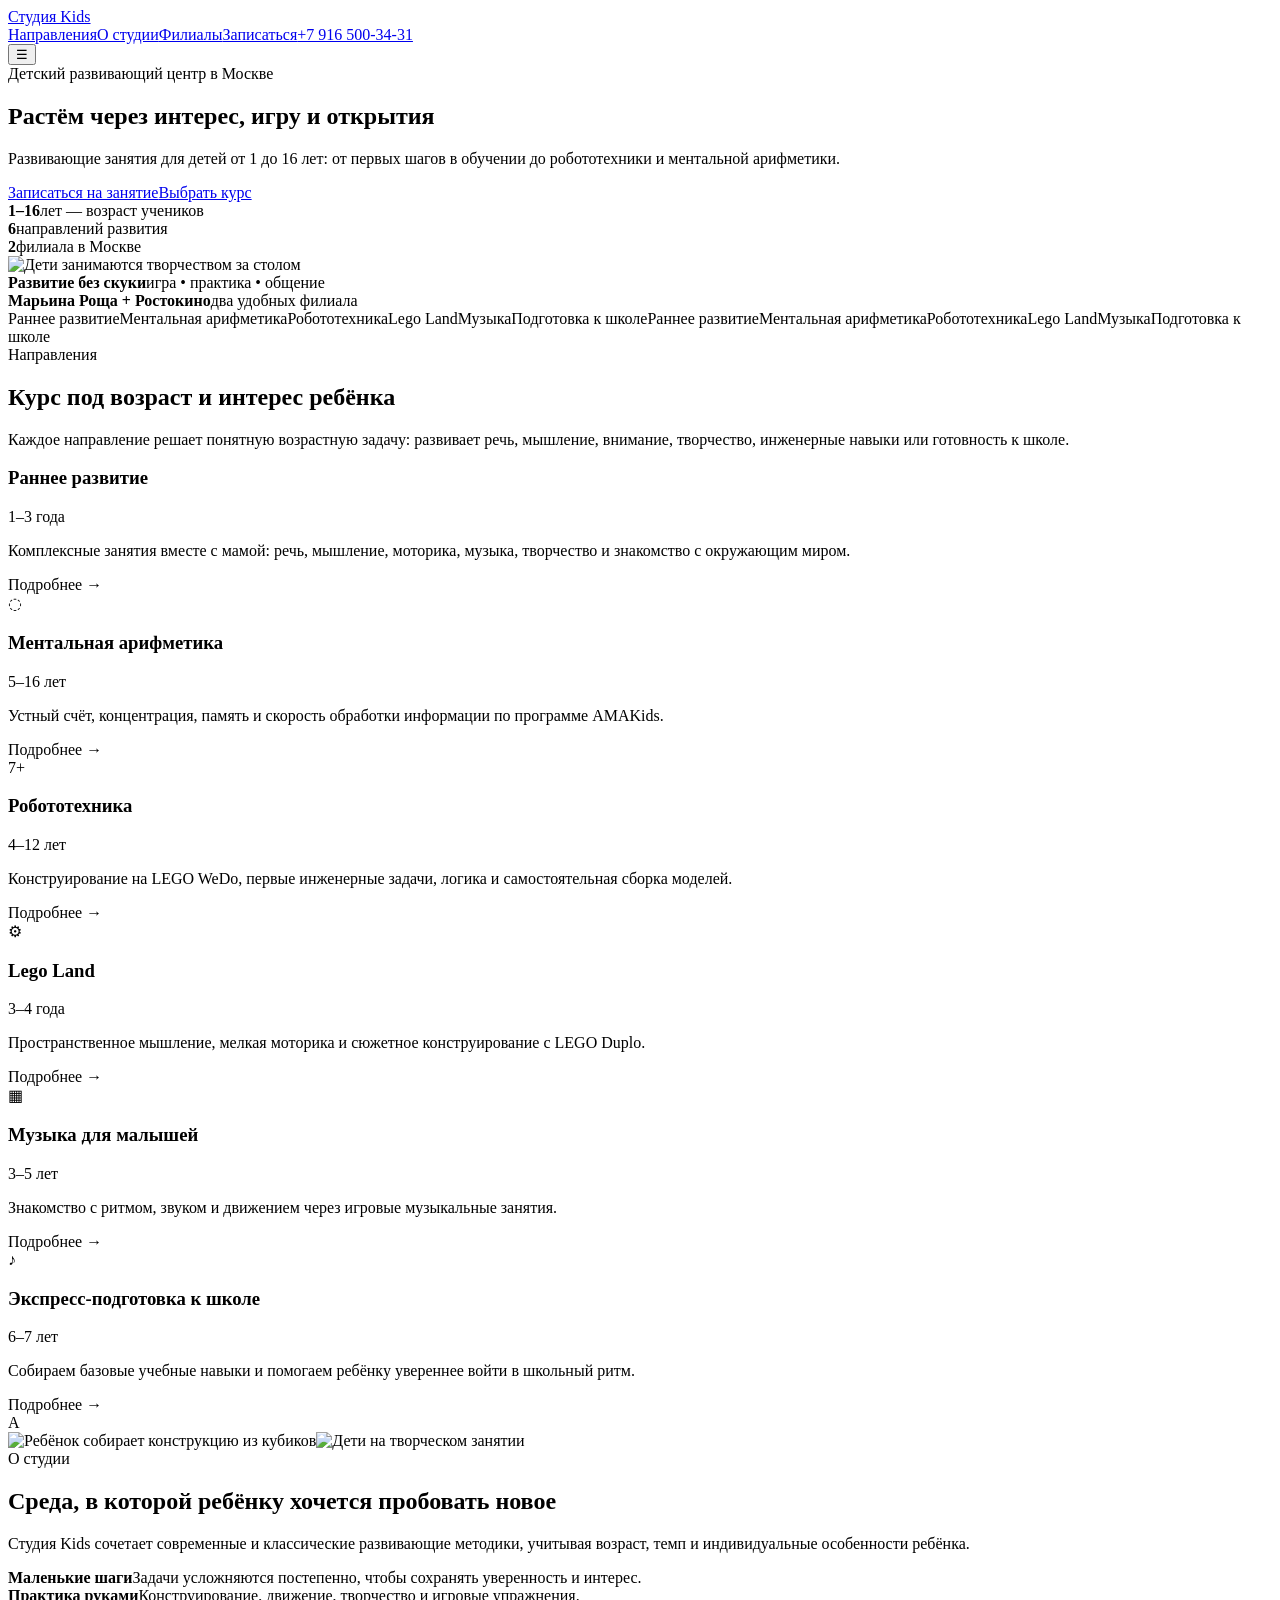
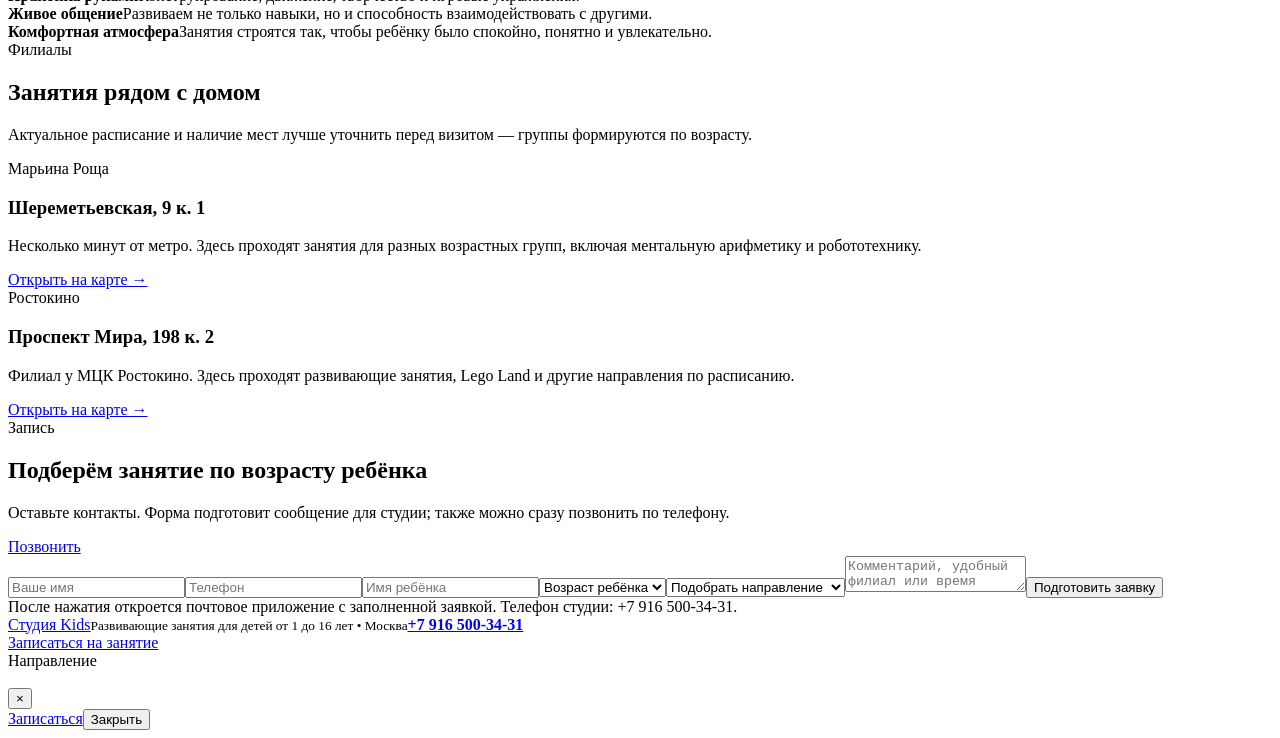
==== index.html @ 0ea47e62 "Add Studiya Kids landing page" ====
<!doctype html>
<html lang="ru">
<head>
<meta charset="utf-8">
<meta name="viewport" content="width=device-width,initial-scale=1">
<meta name="theme-color" content="#fffaf4">
<meta name="description" content="Студия Kids — развивающие занятия для детей от 1 до 16 лет в Москве: раннее развитие, ментальная арифметика, робототехника, Lego Land, музыка и подготовка к школе.">
<title>Студия Kids — развивающие занятия для детей 1–16 лет</title>
<link rel="preconnect" href="https://fonts.googleapis.com"><link rel="preconnect" href="https://fonts.gstatic.com" crossorigin>
<link href="https://fonts.googleapis.com/css2?family=Manrope:wght@400;500;600;700;800&family=Onest:wght@500;600;700&display=swap" rel="stylesheet">
<link rel="stylesheet" href="./styles.css">
</head>
<body>
<header class="header" id="header"><div class="container nav"><a class="brand" href="#top"><span class="brand-mark"></span><span>Студия Kids</span></a><nav class="nav-links" id="navLinks"><a href="#courses">Направления</a><a href="#about">О студии</a><a href="#locations">Филиалы</a><a href="#signup">Записаться</a><a class="btn btn-primary" href="tel:+79165003431">+7 916 500-34-31</a></nav><button class="mobile-toggle" id="mobileToggle" aria-label="Открыть меню">☰</button></div></header>
<main id="top">
<section class="hero"><div class="container hero-grid"><div class="hero-copy fade"><span class="eyebrow">Детский развивающий центр в Москве</span><h1>Растём через <span>интерес</span>, игру и открытия</h1><p class="lead">Развивающие занятия для детей от 1 до 16 лет: от первых шагов в обучении до робототехники и ментальной арифметики.</p><div class="hero-actions"><a class="btn btn-primary" href="#signup">Записаться на занятие</a><a class="btn btn-soft" href="#courses">Выбрать курс</a></div><div class="hero-meta"><div class="hero-stat"><strong>1–16</strong><span>лет — возраст учеников</span></div><div class="hero-stat"><strong>6</strong><span>направлений развития</span></div><div class="hero-stat"><strong>2</strong><span>филиала в Москве</span></div></div></div><div class="hero-visual fade"><span class="blob a"></span><span class="blob b"></span><div class="photo-main"><img src="https://images.unsplash.com/photo-1770096679844-57ca92c2b64b?auto=format&fit=crop&w=1500&q=84" alt="Дети занимаются творчеством за столом"></div><div class="floating-card one"><b>Развитие без скуки</b><span>игра • практика • общение</span></div><div class="floating-card two"><b>Марьина Роща + Ростокино</b><span>два удобных филиала</span></div></div></div></section>
<div class="ticker" aria-hidden="true"><div class="ticker-track"><span>Раннее развитие</span><span>Ментальная арифметика</span><span>Робототехника</span><span>Lego Land</span><span>Музыка</span><span>Подготовка к школе</span><span>Раннее развитие</span><span>Ментальная арифметика</span><span>Робототехника</span><span>Lego Land</span><span>Музыка</span><span>Подготовка к школе</span></div></div>
<section class="section" id="courses"><div class="container"><div class="section-head fade"><div><span class="eyebrow">Направления</span><h2>Курс под возраст и интерес ребёнка</h2></div><p class="lead">Каждое направление решает понятную возрастную задачу: развивает речь, мышление, внимание, творчество, инженерные навыки или готовность к школе.</p></div><div class="course-grid">
<article class="course fade" data-course="early"><div class="course-top"><h3>Раннее развитие</h3><span class="course-age">1–3 года</span></div><p>Комплексные занятия вместе с мамой: речь, мышление, моторика, музыка, творчество и знакомство с окружающим миром.</p><span class="course-link">Подробнее →</span><div class="course-visual">◌</div></article>
<article class="course fade" data-course="math"><div class="course-top"><h3>Ментальная арифметика</h3><span class="course-age">5–16 лет</span></div><p>Устный счёт, концентрация, память и скорость обработки информации по программе AMAKids.</p><span class="course-link">Подробнее →</span><div class="course-visual">7+</div></article>
<article class="course fade" data-course="robot"><div class="course-top"><h3>Робототехника</h3><span class="course-age">4–12 лет</span></div><p>Конструирование на LEGO WeDo, первые инженерные задачи, логика и самостоятельная сборка моделей.</p><span class="course-link">Подробнее →</span><div class="course-visual">⚙</div></article>
<article class="course fade" data-course="lego"><div class="course-top"><h3>Lego Land</h3><span class="course-age">3–4 года</span></div><p>Пространственное мышление, мелкая моторика и сюжетное конструирование с LEGO Duplo.</p><span class="course-link">Подробнее →</span><div class="course-visual">▦</div></article>
<article class="course fade" data-course="music"><div class="course-top"><h3>Музыка для малышей</h3><span class="course-age">3–5 лет</span></div><p>Знакомство с ритмом, звуком и движением через игровые музыкальные занятия.</p><span class="course-link">Подробнее →</span><div class="course-visual">♪</div></article>
<article class="course fade" data-course="school"><div class="course-top"><h3>Экспресс-подготовка к школе</h3><span class="course-age">6–7 лет</span></div><p>Собираем базовые учебные навыки и помогаем ребёнку увереннее войти в школьный ритм.</p><span class="course-link">Подробнее →</span><div class="course-visual">A</div></article>
</div></div></section>
<section class="section" id="about"><div class="container about"><div class="photo-stack fade"><img class="p1" src="https://images.unsplash.com/photo-1626300881606-c2a174a2eefe?auto=format&fit=crop&w=1200&q=82" alt="Ребёнок собирает конструкцию из кубиков" loading="lazy"><img class="p2" src="https://images.unsplash.com/photo-1771765812031-22653b4c70a6?auto=format&fit=crop&w=900&q=82" alt="Дети на творческом занятии" loading="lazy"></div><div class="about-copy fade"><span class="eyebrow">О студии</span><h2>Среда, в которой ребёнку хочется пробовать новое</h2><p class="lead">Студия Kids сочетает современные и классические развивающие методики, учитывая возраст, темп и индивидуальные особенности ребёнка.</p><div class="about-points"><div class="point"><b>Маленькие шаги</b><span>Задачи усложняются постепенно, чтобы сохранять уверенность и интерес.</span></div><div class="point"><b>Практика руками</b><span>Конструирование, движение, творчество и игровые упражнения.</span></div><div class="point"><b>Живое общение</b><span>Развиваем не только навыки, но и способность взаимодействовать с другими.</span></div><div class="point"><b>Комфортная атмосфера</b><span>Занятия строятся так, чтобы ребёнку было спокойно, понятно и увлекательно.</span></div></div></div></div></section>
<section class="section locations" id="locations"><div class="container"><div class="section-head fade"><div><span class="eyebrow">Филиалы</span><h2>Занятия рядом с домом</h2></div><p class="lead">Актуальное расписание и наличие мест лучше уточнить перед визитом — группы формируются по возрасту.</p></div><div class="locations-grid"><div class="location fade"><span class="location-tag">Марьина Роща</span><h3>Шереметьевская, 9 к. 1</h3><p>Несколько минут от метро. Здесь проходят занятия для разных возрастных групп, включая ментальную арифметику и робототехнику.</p><a href="https://yandex.ru/maps/?text=%D0%A8%D0%B5%D1%80%D0%B5%D0%BC%D0%B5%D1%82%D1%8C%D0%B5%D0%B2%D1%81%D0%BA%D0%B0%D1%8F%209%20%D0%BA%201%20%D0%9C%D0%BE%D1%81%D0%BA%D0%B2%D0%B0" target="_blank" rel="noopener">Открыть на карте →</a></div><div class="location fade"><span class="location-tag">Ростокино</span><h3>Проспект Мира, 198 к. 2</h3><p>Филиал у МЦК Ростокино. Здесь проходят развивающие занятия, Lego Land и другие направления по расписанию.</p><a href="https://yandex.ru/maps/?text=%D0%9F%D1%80%D0%BE%D1%81%D0%BF%D0%B5%D0%BA%D1%82%20%D0%9C%D0%B8%D1%80%D0%B0%20198%20%D0%BA%202%20%D0%9C%D0%BE%D1%81%D0%BA%D0%B2%D0%B0" target="_blank" rel="noopener">Открыть на карте →</a></div></div></div></section>
<section class="cta" id="signup"><div class="container"><div class="cta-box fade"><div class="cta-copy"><span class="eyebrow">Запись</span><h2>Подберём занятие по возрасту ребёнка</h2><p>Оставьте контакты. Форма подготовит сообщение для студии; также можно сразу позвонить по телефону.</p><div class="hero-actions mini"><a class="btn btn-primary" href="tel:+79165003431">Позвонить</a></div></div><form class="form" id="signupForm"><input name="parent" placeholder="Ваше имя" autocomplete="name" required><input name="phone" placeholder="Телефон" autocomplete="tel" required><input name="child" placeholder="Имя ребёнка"><select name="age" required><option value="">Возраст ребёнка</option><option>1–3 года</option><option>3–4 года</option><option>4–5 лет</option><option>5–7 лет</option><option>8–12 лет</option><option>13–16 лет</option></select><select name="course"><option>Подобрать направление</option><option>Раннее развитие</option><option>Ментальная арифметика</option><option>Робототехника</option><option>Lego Land</option><option>Музыка для малышей</option><option>Подготовка к школе</option></select><textarea name="comment" placeholder="Комментарий, удобный филиал или время"></textarea><button class="btn btn-primary" type="submit">Подготовить заявку</button><div class="form-note">После нажатия откроется почтовое приложение с заполненной заявкой. Телефон студии: +7 916 500-34-31.</div></form></div></div></section>
</main>
<footer class="footer"><div class="container footer-row"><a class="brand" href="#top"><span class="brand-mark"></span><span>Студия Kids</span></a><small>Развивающие занятия для детей от 1 до 16 лет • Москва</small><a href="tel:+79165003431"><b>+7 916 500-34-31</b></a></div></footer>
<a class="mobile-cta" href="#signup">Записаться на занятие</a>
<div class="modal" id="modal" aria-hidden="true"><div class="modal-card"><div class="modal-head"><div><span class="eyebrow">Направление</span><h3 id="modalTitle"></h3></div><button class="modal-close" id="modalClose" aria-label="Закрыть">×</button></div><div class="age" id="modalAge"></div><div class="desc" id="modalDesc"></div><div class="modal-actions"><a class="btn btn-primary" href="#signup" id="modalSignup">Записаться</a><button class="btn btn-soft" id="modalClose2">Закрыть</button></div></div></div>
<script src="./app.js"></script>
</body></html>
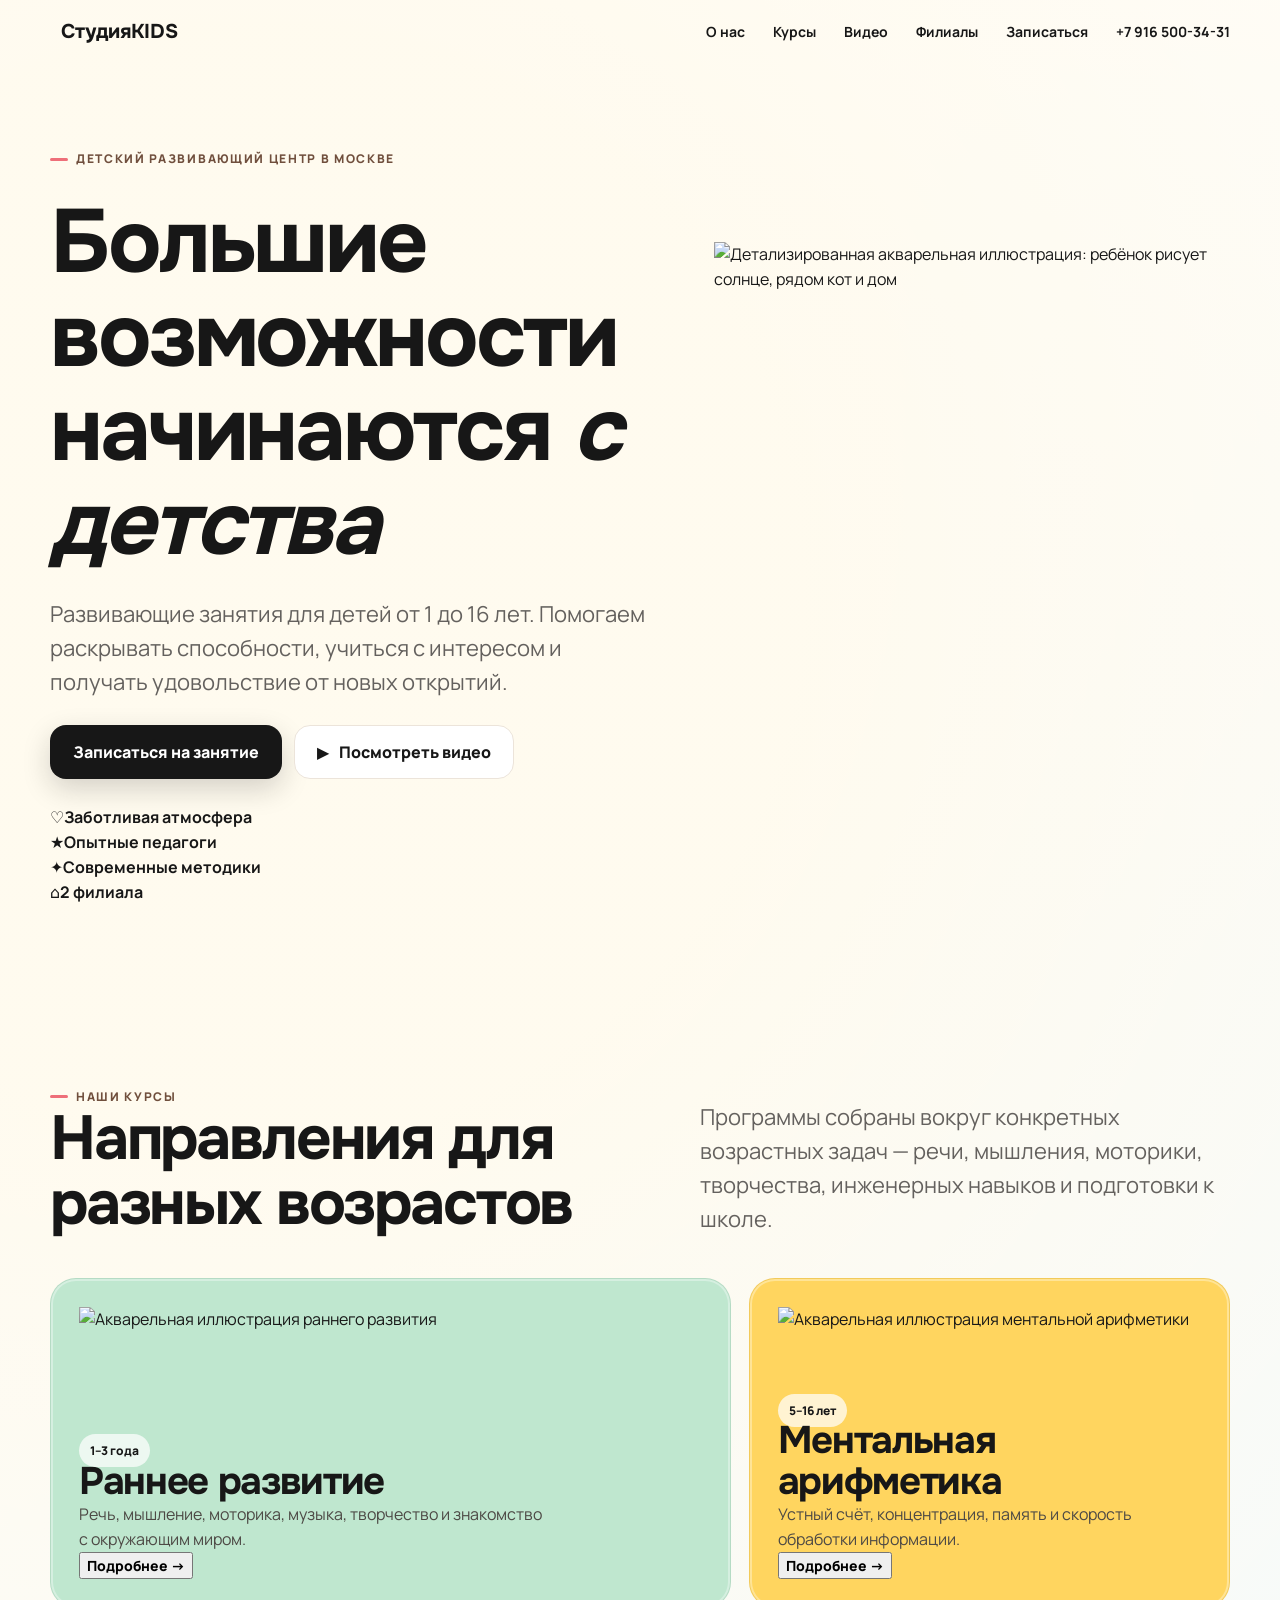
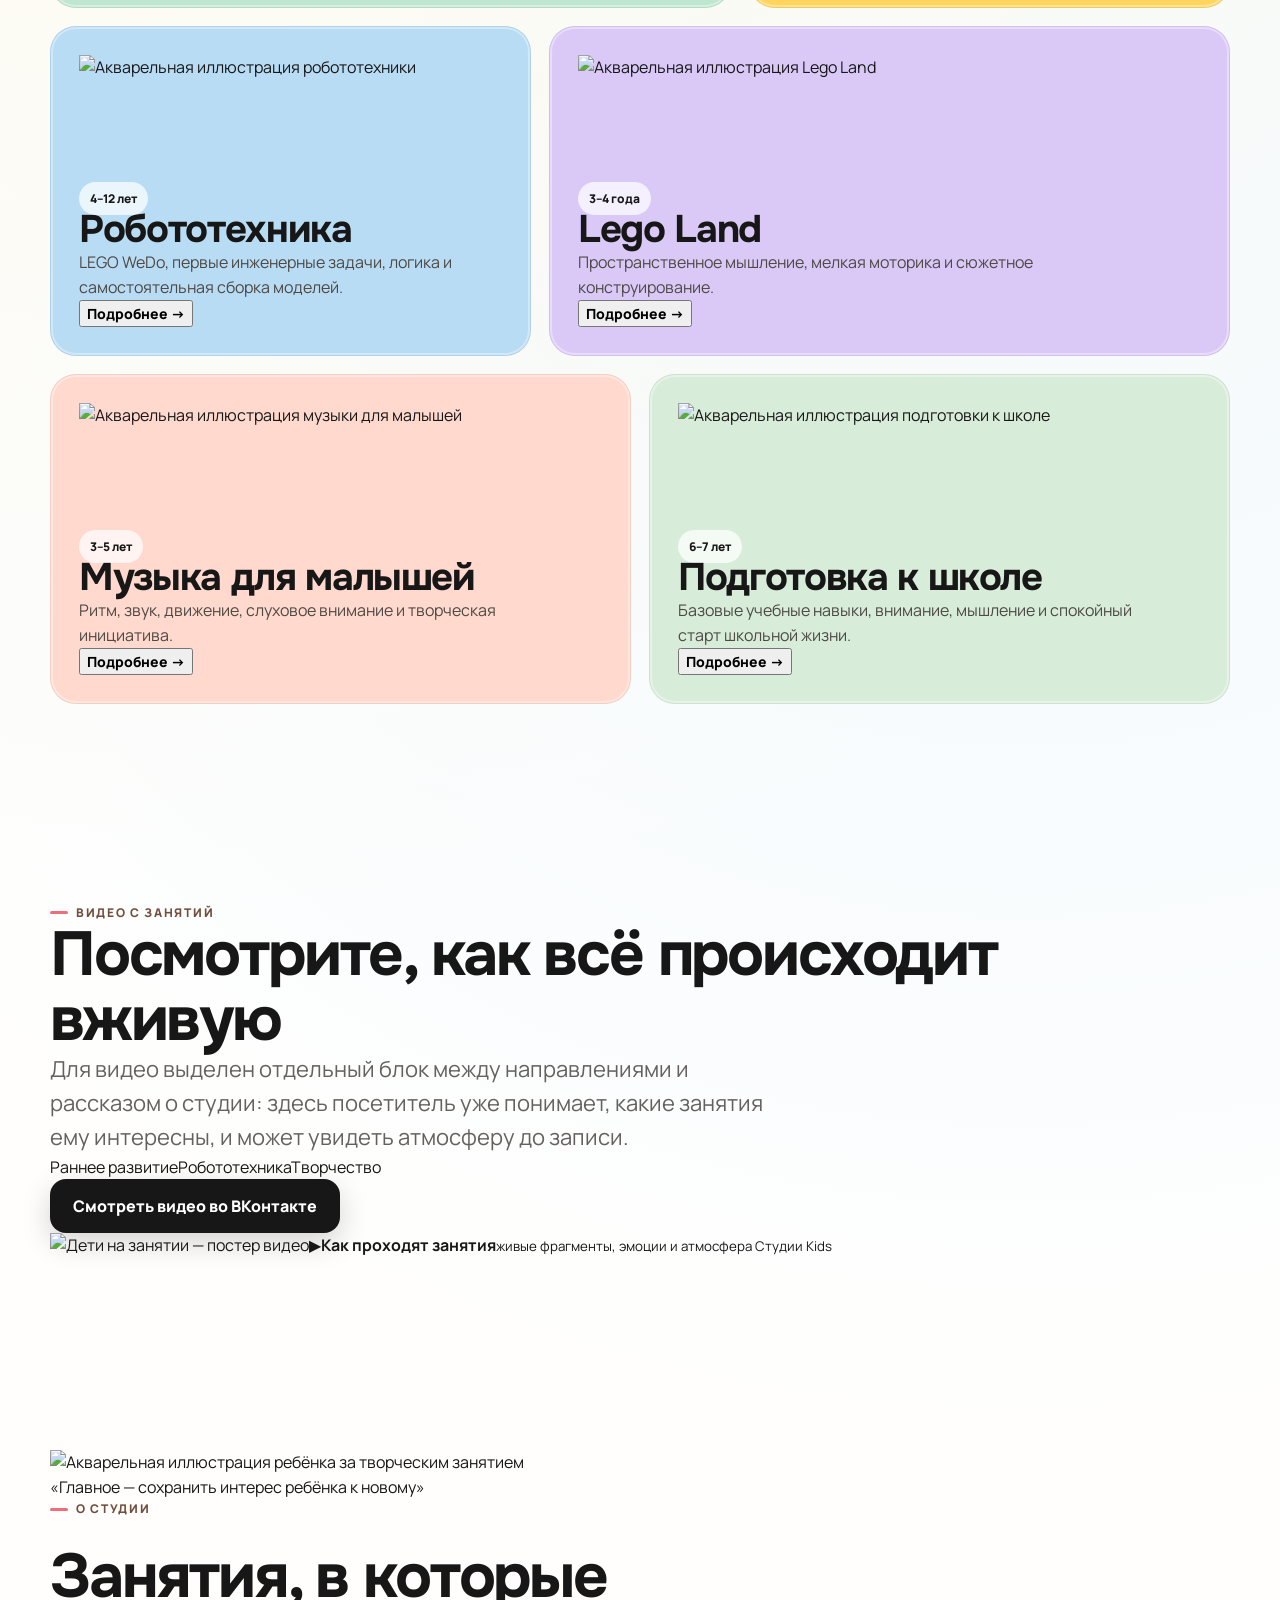
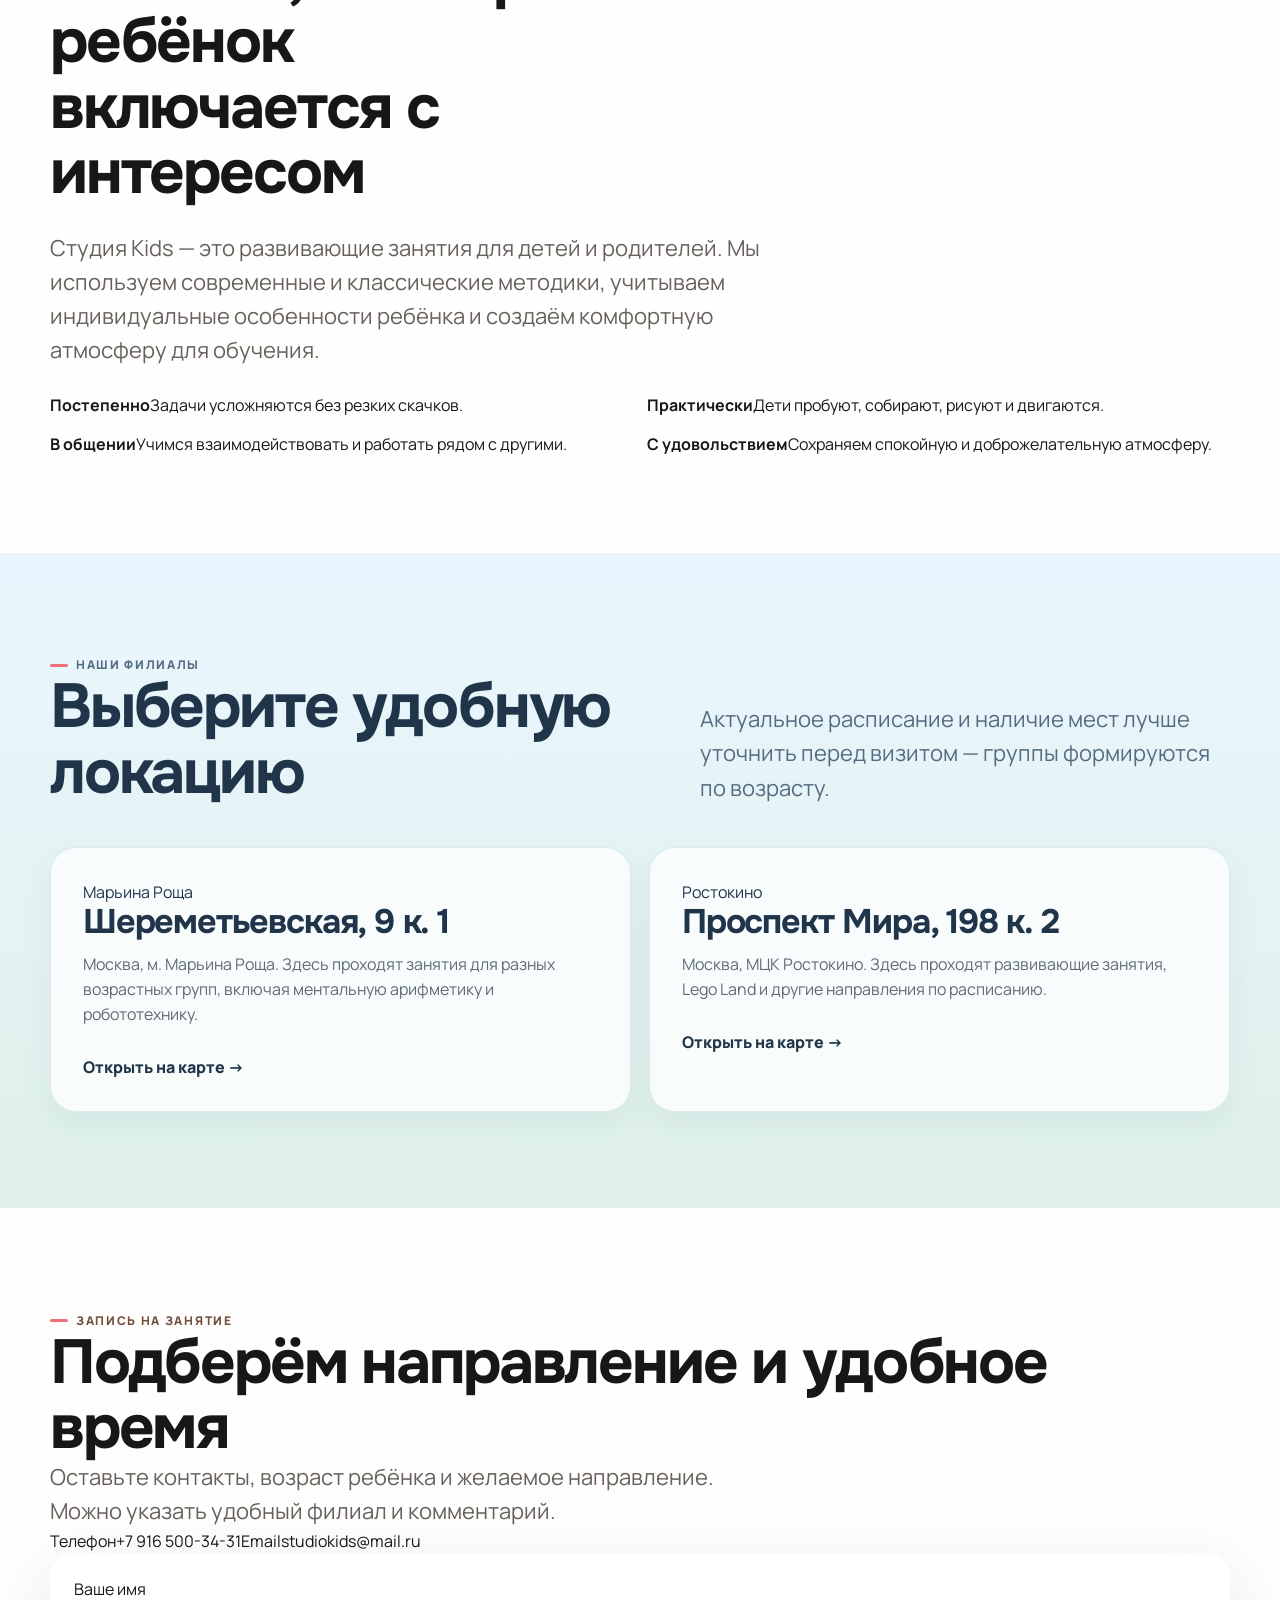
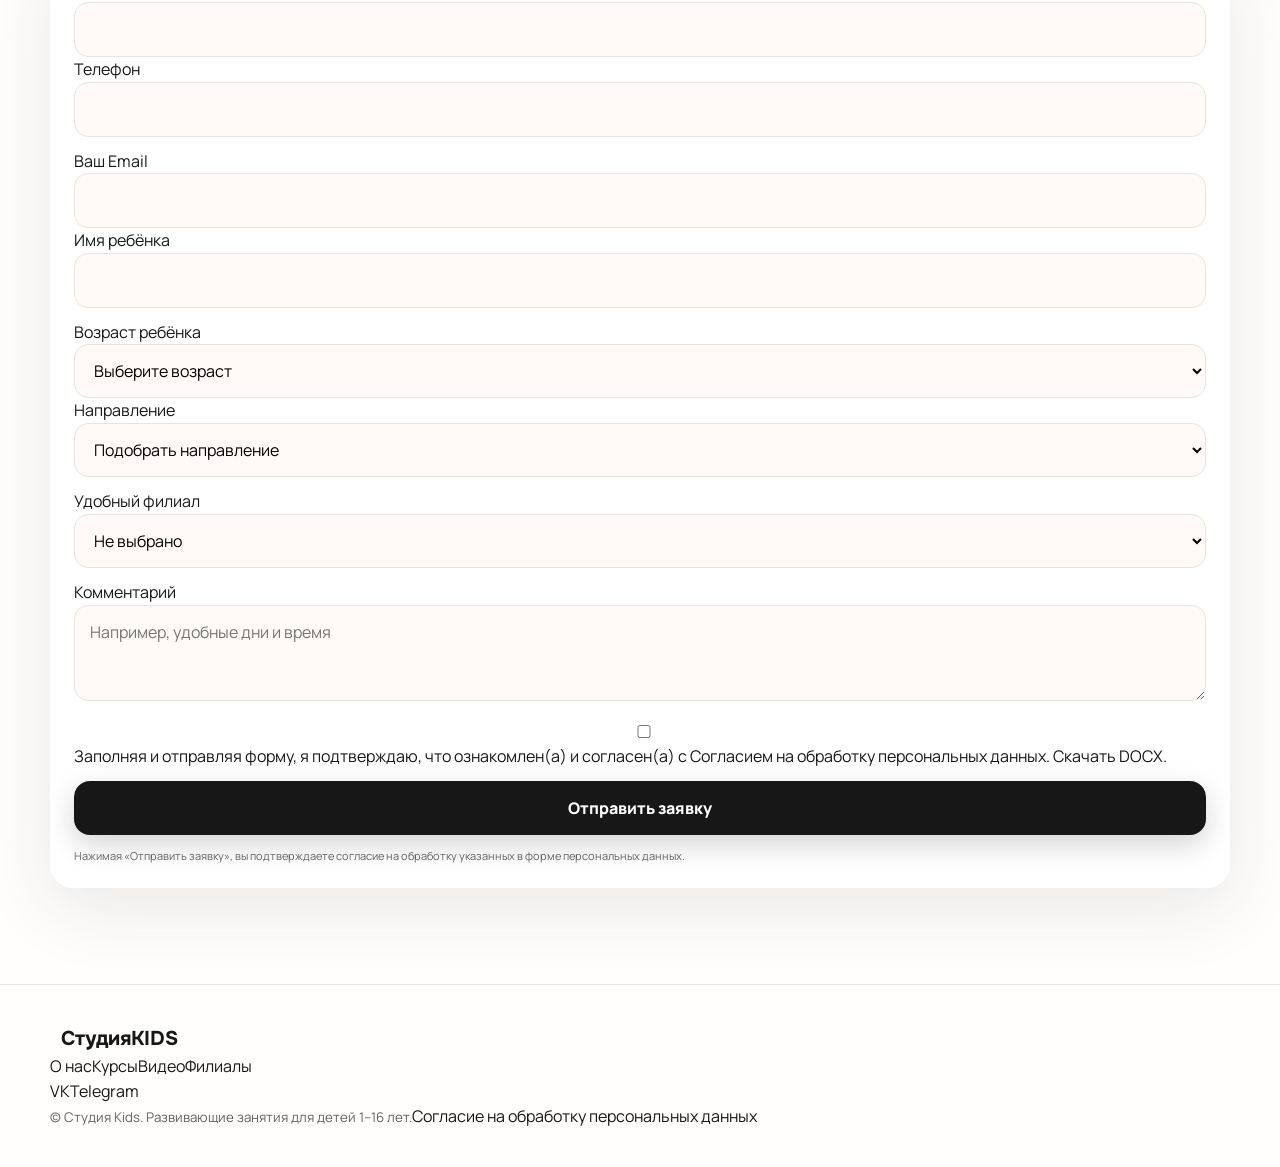
==== commit 0a5c231f: "Redesign landing page with original branding, video and consent" ====
--- a/index.html
+++ b/index.html
@@ -1,33 +1,54 @@
 <!doctype html>
 <html lang="ru">
 <head>
-<meta charset="utf-8">
-<meta name="viewport" content="width=device-width,initial-scale=1">
-<meta name="theme-color" content="#fffaf4">
-<meta name="description" content="Студия Kids — развивающие занятия для детей от 1 до 16 лет в Москве: раннее развитие, ментальная арифметика, робототехника, Lego Land, музыка и подготовка к школе.">
-<title>Студия Kids — развивающие занятия для детей 1–16 лет</title>
-<link rel="preconnect" href="https://fonts.googleapis.com"><link rel="preconnect" href="https://fonts.gstatic.com" crossorigin>
-<link href="https://fonts.googleapis.com/css2?family=Manrope:wght@400;500;600;700;800&family=Onest:wght@500;600;700&display=swap" rel="stylesheet">
-<link rel="stylesheet" href="./styles.css">
+  <meta charset="utf-8">
+  <meta name="viewport" content="width=device-width,initial-scale=1">
+  <meta name="theme-color" content="#f2389e">
+  <meta name="description" content="Студия Kids — развивающие занятия для детей от 1 до 16 лет в Москве: раннее развитие, ментальная арифметика, робототехника, Lego Land, музыка и подготовка к школе.">
+  <title>Студия Kids — развивающие занятия для детей 1–16 лет</title>
+  <link rel="preconnect" href="https://fonts.googleapis.com">
+  <link rel="preconnect" href="https://fonts.gstatic.com" crossorigin>
+  <link href="https://fonts.googleapis.com/css2?family=Manrope:wght@400;500;600;700;800&family=Onest:wght@500;600;700;800&display=swap" rel="stylesheet">
+  <link rel="stylesheet" href="./styles.css">
 </head>
 <body>
-<header class="header" id="header"><div class="container nav"><a class="brand" href="#top"><span class="brand-mark"></span><span>Студия Kids</span></a><nav class="nav-links" id="navLinks"><a href="#courses">Направления</a><a href="#about">О студии</a><a href="#locations">Филиалы</a><a href="#signup">Записаться</a><a class="btn btn-primary" href="tel:+79165003431">+7 916 500-34-31</a></nav><button class="mobile-toggle" id="mobileToggle" aria-label="Открыть меню">☰</button></div></header>
+<header class="header" id="header">
+  <div class="container nav">
+    <a class="brand brand-original" href="#top" aria-label="Студия Kids — на главную">
+      <span class="brand-sun" aria-hidden="true"><i></i></span>
+      <span class="brand-copy"><strong>Студия</strong><span class="brand-kids"><b>K</b><b>I</b><b>D</b><b>S</b></span></span>
+    </a>
+    <nav class="nav-links" id="navLinks">
+      <a href="#about">О нас</a><a href="#courses">Курсы</a><a href="#video">Видео</a><a href="#locations">Филиалы</a><a href="#signup">Записаться</a>
+      <a class="nav-phone" href="tel:+79165003431">+7 916 500-34-31</a>
+    </nav>
+    <button class="mobile-toggle" id="mobileToggle" aria-label="Открыть меню"><span></span><span></span><span></span></button>
+  </div>
+</header>
 <main id="top">
-<section class="hero"><div class="container hero-grid"><div class="hero-copy fade"><span class="eyebrow">Детский развивающий центр в Москве</span><h1>Растём через <span>интерес</span>, игру и открытия</h1><p class="lead">Развивающие занятия для детей от 1 до 16 лет: от первых шагов в обучении до робототехники и ментальной арифметики.</p><div class="hero-actions"><a class="btn btn-primary" href="#signup">Записаться на занятие</a><a class="btn btn-soft" href="#courses">Выбрать курс</a></div><div class="hero-meta"><div class="hero-stat"><strong>1–16</strong><span>лет — возраст учеников</span></div><div class="hero-stat"><strong>6</strong><span>направлений развития</span></div><div class="hero-stat"><strong>2</strong><span>филиала в Москве</span></div></div></div><div class="hero-visual fade"><span class="blob a"></span><span class="blob b"></span><div class="photo-main"><img src="https://images.unsplash.com/photo-1770096679844-57ca92c2b64b?auto=format&fit=crop&w=1500&q=84" alt="Дети занимаются творчеством за столом"></div><div class="floating-card one"><b>Развитие без скуки</b><span>игра • практика • общение</span></div><div class="floating-card two"><b>Марьина Роща + Ростокино</b><span>два удобных филиала</span></div></div></div></section>
-<div class="ticker" aria-hidden="true"><div class="ticker-track"><span>Раннее развитие</span><span>Ментальная арифметика</span><span>Робототехника</span><span>Lego Land</span><span>Музыка</span><span>Подготовка к школе</span><span>Раннее развитие</span><span>Ментальная арифметика</span><span>Робототехника</span><span>Lego Land</span><span>Музыка</span><span>Подготовка к школе</span></div></div>
-<section class="section" id="courses"><div class="container"><div class="section-head fade"><div><span class="eyebrow">Направления</span><h2>Курс под возраст и интерес ребёнка</h2></div><p class="lead">Каждое направление решает понятную возрастную задачу: развивает речь, мышление, внимание, творчество, инженерные навыки или готовность к школе.</p></div><div class="course-grid">
-<article class="course fade" data-course="early"><div class="course-top"><h3>Раннее развитие</h3><span class="course-age">1–3 года</span></div><p>Комплексные занятия вместе с мамой: речь, мышление, моторика, музыка, творчество и знакомство с окружающим миром.</p><span class="course-link">Подробнее →</span><div class="course-visual">◌</div></article>
-<article class="course fade" data-course="math"><div class="course-top"><h3>Ментальная арифметика</h3><span class="course-age">5–16 лет</span></div><p>Устный счёт, концентрация, память и скорость обработки информации по программе AMAKids.</p><span class="course-link">Подробнее →</span><div class="course-visual">7+</div></article>
-<article class="course fade" data-course="robot"><div class="course-top"><h3>Робототехника</h3><span class="course-age">4–12 лет</span></div><p>Конструирование на LEGO WeDo, первые инженерные задачи, логика и самостоятельная сборка моделей.</p><span class="course-link">Подробнее →</span><div class="course-visual">⚙</div></article>
-<article class="course fade" data-course="lego"><div class="course-top"><h3>Lego Land</h3><span class="course-age">3–4 года</span></div><p>Пространственное мышление, мелкая моторика и сюжетное конструирование с LEGO Duplo.</p><span class="course-link">Подробнее →</span><div class="course-visual">▦</div></article>
-<article class="course fade" data-course="music"><div class="course-top"><h3>Музыка для малышей</h3><span class="course-age">3–5 лет</span></div><p>Знакомство с ритмом, звуком и движением через игровые музыкальные занятия.</p><span class="course-link">Подробнее →</span><div class="course-visual">♪</div></article>
-<article class="course fade" data-course="school"><div class="course-top"><h3>Экспресс-подготовка к школе</h3><span class="course-age">6–7 лет</span></div><p>Собираем базовые учебные навыки и помогаем ребёнку увереннее войти в школьный ритм.</p><span class="course-link">Подробнее →</span><div class="course-visual">A</div></article>
-</div></div></section>
-<section class="section" id="about"><div class="container about"><div class="photo-stack fade"><img class="p1" src="https://images.unsplash.com/photo-1626300881606-c2a174a2eefe?auto=format&fit=crop&w=1200&q=82" alt="Ребёнок собирает конструкцию из кубиков" loading="lazy"><img class="p2" src="https://images.unsplash.com/photo-1771765812031-22653b4c70a6?auto=format&fit=crop&w=900&q=82" alt="Дети на творческом занятии" loading="lazy"></div><div class="about-copy fade"><span class="eyebrow">О студии</span><h2>Среда, в которой ребёнку хочется пробовать новое</h2><p class="lead">Студия Kids сочетает современные и классические развивающие методики, учитывая возраст, темп и индивидуальные особенности ребёнка.</p><div class="about-points"><div class="point"><b>Маленькие шаги</b><span>Задачи усложняются постепенно, чтобы сохранять уверенность и интерес.</span></div><div class="point"><b>Практика руками</b><span>Конструирование, движение, творчество и игровые упражнения.</span></div><div class="point"><b>Живое общение</b><span>Развиваем не только навыки, но и способность взаимодействовать с другими.</span></div><div class="point"><b>Комфортная атмосфера</b><span>Занятия строятся так, чтобы ребёнку было спокойно, понятно и увлекательно.</span></div></div></div></div></section>
-<section class="section locations" id="locations"><div class="container"><div class="section-head fade"><div><span class="eyebrow">Филиалы</span><h2>Занятия рядом с домом</h2></div><p class="lead">Актуальное расписание и наличие мест лучше уточнить перед визитом — группы формируются по возрасту.</p></div><div class="locations-grid"><div class="location fade"><span class="location-tag">Марьина Роща</span><h3>Шереметьевская, 9 к. 1</h3><p>Несколько минут от метро. Здесь проходят занятия для разных возрастных групп, включая ментальную арифметику и робототехнику.</p><a href="https://yandex.ru/maps/?text=%D0%A8%D0%B5%D1%80%D0%B5%D0%BC%D0%B5%D1%82%D1%8C%D0%B5%D0%B2%D1%81%D0%BA%D0%B0%D1%8F%209%20%D0%BA%201%20%D0%9C%D0%BE%D1%81%D0%BA%D0%B2%D0%B0" target="_blank" rel="noopener">Открыть на карте →</a></div><div class="location fade"><span class="location-tag">Ростокино</span><h3>Проспект Мира, 198 к. 2</h3><p>Филиал у МЦК Ростокино. Здесь проходят развивающие занятия, Lego Land и другие направления по расписанию.</p><a href="https://yandex.ru/maps/?text=%D0%9F%D1%80%D0%BE%D1%81%D0%BF%D0%B5%D0%BA%D1%82%20%D0%9C%D0%B8%D1%80%D0%B0%20198%20%D0%BA%202%20%D0%9C%D0%BE%D1%81%D0%BA%D0%B2%D0%B0" target="_blank" rel="noopener">Открыть на карте →</a></div></div></div></section>
-<section class="cta" id="signup"><div class="container"><div class="cta-box fade"><div class="cta-copy"><span class="eyebrow">Запись</span><h2>Подберём занятие по возрасту ребёнка</h2><p>Оставьте контакты. Форма подготовит сообщение для студии; также можно сразу позвонить по телефону.</p><div class="hero-actions mini"><a class="btn btn-primary" href="tel:+79165003431">Позвонить</a></div></div><form class="form" id="signupForm"><input name="parent" placeholder="Ваше имя" autocomplete="name" required><input name="phone" placeholder="Телефон" autocomplete="tel" required><input name="child" placeholder="Имя ребёнка"><select name="age" required><option value="">Возраст ребёнка</option><option>1–3 года</option><option>3–4 года</option><option>4–5 лет</option><option>5–7 лет</option><option>8–12 лет</option><option>13–16 лет</option></select><select name="course"><option>Подобрать направление</option><option>Раннее развитие</option><option>Ментальная арифметика</option><option>Робототехника</option><option>Lego Land</option><option>Музыка для малышей</option><option>Подготовка к школе</option></select><textarea name="comment" placeholder="Комментарий, удобный филиал или время"></textarea><button class="btn btn-primary" type="submit">Подготовить заявку</button><div class="form-note">После нажатия откроется почтовое приложение с заполненной заявкой. Телефон студии: +7 916 500-34-31.</div></form></div></div></section>
+  <section class="hero"><div class="container hero-grid">
+    <div class="hero-copy fade"><span class="eyebrow">Детский развивающий центр в Москве</span><h1>Большие возможности начинаются <em>с детства</em></h1><p class="lead">Развивающие занятия для детей от 1 до 16 лет. Помогаем раскрывать способности, учиться с интересом и получать удовольствие от новых открытий.</p><div class="hero-actions"><a class="btn btn-primary" href="#signup">Записаться на занятие</a><a class="btn btn-soft" href="#video"><span class="play-mini">▶</span> Посмотреть видео</a></div><div class="hero-benefits"><div><span>♡</span><b>Заботливая атмосфера</b></div><div><span>★</span><b>Опытные педагоги</b></div><div><span>✦</span><b>Современные методики</b></div><div><span>⌂</span><b>2 филиала</b></div></div></div>
+    <div class="hero-visual fade"><div class="watercolor-frame"><img src="assets/hero-watercolor.webp" alt="Детализированная акварельная иллюстрация: ребёнок рисует солнце, рядом кот и дом" fetchpriority="high"></div><span class="paint-dot paint-dot-a"></span><span class="paint-dot paint-dot-b"></span></div>
+  </div></section>
+
+  <section class="courses section" id="courses"><div class="container"><div class="section-head fade"><div><span class="eyebrow">Наши курсы</span><h2>Направления для разных возрастов</h2></div><p class="lead">Программы собраны вокруг конкретных возрастных задач — речи, мышления, моторики, творчества, инженерных навыков и подготовки к школе.</p></div><div class="course-grid">
+    <article class="course fade" data-course="early"><img src="assets/course-early.webp" alt="Акварельная иллюстрация раннего развития" loading="lazy"><div class="course-body"><span class="course-age">1–3 года</span><h3>Раннее развитие</h3><p>Речь, мышление, моторика, музыка, творчество и знакомство с окружающим миром.</p><button class="course-link">Подробнее <span>→</span></button></div></article>
+    <article class="course fade" data-course="math"><img src="assets/course-math.webp" alt="Акварельная иллюстрация ментальной арифметики" loading="lazy"><div class="course-body"><span class="course-age">5–16 лет</span><h3>Ментальная арифметика</h3><p>Устный счёт, концентрация, память и скорость обработки информации.</p><button class="course-link">Подробнее <span>→</span></button></div></article>
+    <article class="course fade" data-course="robot"><img src="assets/course-robot.webp" alt="Акварельная иллюстрация робототехники" loading="lazy"><div class="course-body"><span class="course-age">4–12 лет</span><h3>Робототехника</h3><p>LEGO WeDo, первые инженерные задачи, логика и самостоятельная сборка моделей.</p><button class="course-link">Подробнее <span>→</span></button></div></article>
+    <article class="course fade" data-course="lego"><img src="assets/course-lego.webp" alt="Акварельная иллюстрация Lego Land" loading="lazy"><div class="course-body"><span class="course-age">3–4 года</span><h3>Lego Land</h3><p>Пространственное мышление, мелкая моторика и сюжетное конструирование.</p><button class="course-link">Подробнее <span>→</span></button></div></article>
+    <article class="course fade" data-course="music"><img src="assets/course-music.webp" alt="Акварельная иллюстрация музыки для малышей" loading="lazy"><div class="course-body"><span class="course-age">3–5 лет</span><h3>Музыка для малышей</h3><p>Ритм, звук, движение, слуховое внимание и творческая инициатива.</p><button class="course-link">Подробнее <span>→</span></button></div></article>
+    <article class="course fade" data-course="school"><img src="assets/course-school.webp" alt="Акварельная иллюстрация подготовки к школе" loading="lazy"><div class="course-body"><span class="course-age">6–7 лет</span><h3>Подготовка к школе</h3><p>Базовые учебные навыки, внимание, мышление и спокойный старт школьной жизни.</p><button class="course-link">Подробнее <span>→</span></button></div></article>
+  </div></div></section>
+
+  <section class="video-section section" id="video"><div class="container video-grid"><div class="video-copy fade"><span class="eyebrow">Видео с занятий</span><h2>Посмотрите, как всё происходит вживую</h2><p class="lead">Для видео выделен отдельный блок между направлениями и рассказом о студии: здесь посетитель уже понимает, какие занятия ему интересны, и может увидеть атмосферу до записи.</p><div class="video-tags"><span>Раннее развитие</span><span>Робототехника</span><span>Творчество</span></div><a class="btn btn-primary" href="https://vk.com/studiyakids" target="_blank" rel="noopener">Смотреть видео во ВКонтакте</a></div><a class="video-stage fade" href="https://vk.com/studiyakids" target="_blank" rel="noopener" aria-label="Смотреть видео Студии Kids во ВКонтакте"><img src="assets/video-poster.webp" alt="Дети на занятии — постер видео" loading="lazy"><span class="video-play">▶</span><span class="video-caption"><b>Как проходят занятия</b><small>живые фрагменты, эмоции и атмосфера Студии Kids</small></span></a></div></section>
+
+  <section class="about-section section" id="about"><div class="container about-grid"><div class="about-art fade"><div class="about-paint"><img src="assets/about-watercolor.webp" alt="Акварельная иллюстрация ребёнка за творческим занятием" loading="lazy"></div><div class="quote-card">«Главное — сохранить интерес ребёнка к новому»</div></div><div class="about-copy fade"><span class="eyebrow">О студии</span><h2>Занятия, в которые ребёнок включается с интересом</h2><p class="lead">Студия Kids — это развивающие занятия для детей и родителей. Мы используем современные и классические методики, учитываем индивидуальные особенности ребёнка и создаём комфортную атмосферу для обучения.</p><div class="about-points"><div><b>Постепенно</b><span>Задачи усложняются без резких скачков.</span></div><div><b>Практически</b><span>Дети пробуют, собирают, рисуют и двигаются.</span></div><div><b>В общении</b><span>Учимся взаимодействовать и работать рядом с другими.</span></div><div><b>С удовольствием</b><span>Сохраняем спокойную и доброжелательную атмосферу.</span></div></div></div></div></section>
+
+  <section class="locations section" id="locations"><div class="container"><div class="section-head fade"><div><span class="eyebrow">Наши филиалы</span><h2>Выберите удобную локацию</h2></div><p class="lead">Актуальное расписание и наличие мест лучше уточнить перед визитом — группы формируются по возрасту.</p></div><div class="locations-grid"><article class="location fade"><span class="pin pin-pink"></span><div><span class="location-label">Марьина Роща</span><h3>Шереметьевская, 9 к. 1</h3><p>Москва, м. Марьина Роща. Здесь проходят занятия для разных возрастных групп, включая ментальную арифметику и робототехнику.</p><a href="https://yandex.ru/maps/?text=%D0%A8%D0%B5%D1%80%D0%B5%D0%BC%D0%B5%D1%82%D1%8C%D0%B5%D0%B2%D1%81%D0%BA%D0%B0%D1%8F%209%20%D0%BA%201%20%D0%9C%D0%BE%D1%81%D0%BA%D0%B2%D0%B0" target="_blank" rel="noopener">Открыть на карте →</a></div></article><article class="location fade"><span class="pin pin-blue"></span><div><span class="location-label">Ростокино</span><h3>Проспект Мира, 198 к. 2</h3><p>Москва, МЦК Ростокино. Здесь проходят развивающие занятия, Lego Land и другие направления по расписанию.</p><a href="https://yandex.ru/maps/?text=%D0%9F%D1%80%D0%BE%D1%81%D0%BF%D0%B5%D0%BA%D1%82%20%D0%9C%D0%B8%D1%80%D0%B0%20198%20%D0%BA%202%20%D0%9C%D0%BE%D1%81%D0%BA%D0%B2%D0%B0" target="_blank" rel="noopener">Открыть на карте →</a></div></article></div></div></section>
+
+  <section class="signup section" id="signup"><div class="container signup-shell"><div class="signup-copy fade"><span class="eyebrow">Запись на занятие</span><h2>Подберём направление и удобное время</h2><p class="lead">Оставьте контакты, возраст ребёнка и желаемое направление. Можно указать удобный филиал и комментарий.</p><div class="contact-box"><span>Телефон</span><a href="tel:+79165003431">+7 916 500-34-31</a><span>Email</span><a href="mailto:studiokids@mail.ru">studiokids@mail.ru</a></div></div><form class="form fade" id="signupForm"><div class="form-row"><label>Ваше имя<input name="parent" autocomplete="name" required></label><label>Телефон<input name="phone" type="tel" autocomplete="tel" required></label></div><div class="form-row"><label>Ваш Email<input name="email" type="email" autocomplete="email"></label><label>Имя ребёнка<input name="child"></label></div><div class="form-row"><label>Возраст ребёнка<select name="age" required><option value="">Выберите возраст</option><option>1–3 года</option><option>3–4 года</option><option>4–5 лет</option><option>5–7 лет</option><option>8–12 лет</option><option>13–16 лет</option></select></label><label>Направление<select name="course"><option>Подобрать направление</option><option>Раннее развитие</option><option>Ментальная арифметика</option><option>Робототехника</option><option>Lego Land</option><option>Музыка для малышей</option><option>Подготовка к школе</option></select></label></div><label>Удобный филиал<select name="branch"><option>Не выбрано</option><option>Марьина Роща</option><option>Ростокино</option></select></label><label>Комментарий<textarea name="comment" placeholder="Например, удобные дни и время"></textarea></label><label class="consent"><input type="checkbox" name="consent" required><span>Заполняя и отправляя форму, я подтверждаю, что ознакомлен(а) и согласен(а) с <a href="consent.html" target="_blank">Согласием на обработку персональных данных</a>. <a href="docs/Soglasie-na-obrabotku-personalnyh-dannyh.docx" download>Скачать DOCX</a>.</span></label><button class="btn btn-primary submit-btn" type="submit">Отправить заявку</button><p class="form-note">Нажимая «Отправить заявку», вы подтверждаете согласие на обработку указанных в форме персональных данных.</p></form></div></section>
 </main>
-<footer class="footer"><div class="container footer-row"><a class="brand" href="#top"><span class="brand-mark"></span><span>Студия Kids</span></a><small>Развивающие занятия для детей от 1 до 16 лет • Москва</small><a href="tel:+79165003431"><b>+7 916 500-34-31</b></a></div></footer>
+<footer class="footer"><div class="container footer-main"><a class="brand brand-original" href="#top"><span class="brand-sun" aria-hidden="true"><i></i></span><span class="brand-copy"><strong>Студия</strong><span class="brand-kids"><b>K</b><b>I</b><b>D</b><b>S</b></span></span></a><div class="footer-links"><a href="#about">О нас</a><a href="#courses">Курсы</a><a href="#video">Видео</a><a href="#locations">Филиалы</a></div><div class="footer-social"><a href="https://vk.com/studiyakids" target="_blank" rel="noopener">VK</a><a href="https://t.me/studiyakids" target="_blank" rel="noopener">Telegram</a></div></div><div class="container footer-bottom"><small>© Студия Kids. Развивающие занятия для детей 1–16 лет.</small><a href="consent.html">Согласие на обработку персональных данных</a></div></footer>
 <a class="mobile-cta" href="#signup">Записаться на занятие</a>
 <div class="modal" id="modal" aria-hidden="true"><div class="modal-card"><div class="modal-head"><div><span class="eyebrow">Направление</span><h3 id="modalTitle"></h3></div><button class="modal-close" id="modalClose" aria-label="Закрыть">×</button></div><div class="age" id="modalAge"></div><div class="desc" id="modalDesc"></div><div class="modal-actions"><a class="btn btn-primary" href="#signup" id="modalSignup">Записаться</a><button class="btn btn-soft" id="modalClose2">Закрыть</button></div></div></div>
 <script src="./app.js"></script>
--- a/styles.css
+++ b/styles.css
@@ -0,0 +1 @@
+:root{--bg:#fffaf4;--paper:#fff;--ink:#171717;--muted:#64615e;--line:#ece4da;--orange:#ff7a4d;--yellow:#ffd55f;--mint:#bde8d0;--blue:#b8d9ff;--lav:#d8c8ff;--radius:26px;--shadow:0 20px 70px rgba(58,39,24,.10)}*{box-sizing:border-box}html{scroll-behavior:smooth}body{margin:0;background:var(--bg);color:var(--ink);font-family:Manrope,system-ui,-apple-system,BlinkMacSystemFont,"Segoe UI",sans-serif;line-height:1.55}body.lock{overflow:hidden}a{color:inherit;text-decoration:none}button,input,textarea,select{font:inherit}.container{width:min(1180px,calc(100% - 36px));margin:auto}.section{padding:96px 0}.eyebrow{display:inline-flex;align-items:center;gap:8px;font-weight:800;font-size:12px;letter-spacing:.14em;text-transform:uppercase;color:#704f3d}.eyebrow:before{content:"";width:18px;height:3px;border-radius:9px;background:var(--orange)}h1,h2,h3{font-family:Onest,Manrope,sans-serif;line-height:1.05;letter-spacing:-.035em;margin:0}h1{font-size:clamp(46px,7vw,92px);max-width:820px}h2{font-size:clamp(36px,5vw,62px)}h3{font-size:24px}p{margin:0}.lead{font-size:clamp(18px,2vw,22px);color:var(--muted);max-width:720px}.btn{display:inline-flex;align-items:center;justify-content:center;gap:10px;min-height:54px;padding:0 22px;border-radius:16px;border:1px solid transparent;font-weight:800;cursor:pointer;transition:.2s transform,.2s box-shadow,.2s background}.btn:hover{transform:translateY(-2px)}.btn-primary{background:var(--ink);color:#fff;box-shadow:0 10px 28px rgba(23,23,23,.18)}.btn-soft{background:#fff;border-color:var(--line)}.header{position:fixed;inset:0 0 auto;z-index:40;padding:16px 0;transition:.25s}.header.scrolled{background:rgba(255,250,244,.88);backdrop-filter:blur(16px);border-bottom:1px solid rgba(236,228,218,.8)}.nav{display:flex;align-items:center;justify-content:space-between;gap:24px}.brand{display:flex;align-items:center;gap:11px;font-family:Onest,sans-serif;font-size:20px;font-weight:800}.brand-mark{width:42px;height:42px;border-radius:14px;background:conic-gradient(from 45deg,var(--orange),var(--yellow),var(--mint),var(--blue),var(--lav),var(--orange));position:relative}.brand-mark:after{content:"K";position:absolute;inset:4px;display:grid;place-items:center;background:#fff;border-radius:11px;font-weight:800}.nav-links{display:flex;align-items:center;gap:28px;font-size:14px;font-weight:700}.nav-links a:hover{color:var(--orange)}.mobile-toggle{display:none;background:none;border:0;font-size:26px}.hero{padding:150px 0 80px;min-height:760px;display:flex;align-items:center;overflow:hidden}.hero-grid{display:grid;grid-template-columns:1.08fr .92fr;gap:58px;align-items:center}.hero-copy{display:flex;flex-direction:column;align-items:flex-start;gap:26px}.hero h1 span{position:relative;z-index:1}.hero h1 span:after{content:"";position:absolute;left:-4px;right:-4px;bottom:7px;height:18px;border-radius:20px;background:var(--yellow);z-index:-1;transform:rotate(-1deg)}.hero-actions{display:flex;gap:12px;flex-wrap:wrap}.hero-actions.mini{margin-top:26px}.hero-meta{display:flex;gap:34px;flex-wrap:wrap;padding-top:8px}.hero-stat strong{display:block;font-family:Onest,sans-serif;font-size:28px}.hero-stat span{font-size:13px;color:var(--muted)}.hero-visual{position:relative;min-height:600px}.photo-main{position:absolute;inset:25px 0 40px 70px;border-radius:34px;overflow:hidden;box-shadow:var(--shadow);transform:rotate(2deg);background:#ddd}.photo-main img{width:100%;height:100%;object-fit:cover;display:block}.blob{position:absolute;border-radius:50%}.blob.a{width:210px;height:210px;background:var(--yellow);top:-30px;right:-80px}.blob.b{width:150px;height:150px;background:var(--mint);left:-10px;bottom:30px}.floating-card{position:absolute;background:#fff;border:1px solid var(--line);border-radius:22px;box-shadow:var(--shadow);padding:18px 20px}.floating-card.one{left:0;top:72px;transform:rotate(-5deg)}.floating-card.two{right:-10px;bottom:10px;transform:rotate(4deg)}.floating-card b{font-family:Onest,sans-serif;display:block;font-size:20px}.floating-card span{font-size:12px;color:var(--muted)}.ticker{border-top:1px solid var(--line);border-bottom:1px solid var(--line);background:#fff;overflow:hidden}.ticker-track{display:flex;width:max-content;gap:54px;padding:17px 0;animation:marquee 26s linear infinite;font-weight:800;font-size:13px;letter-spacing:.06em;text-transform:uppercase}.ticker-track span:before{content:"✦";margin-right:54px;color:var(--orange)}@keyframes marquee{to{transform:translateX(-50%)}}.section-head{display:flex;justify-content:space-between;align-items:end;gap:32px;margin-bottom:42px}.section-head .lead{max-width:530px}.course-grid{display:grid;grid-template-columns:repeat(12,1fr);gap:18px}.course{position:relative;overflow:hidden;min-height:330px;border-radius:var(--radius);padding:28px;display:flex;flex-direction:column;justify-content:space-between;border:1px solid rgba(0,0,0,.05);cursor:pointer;transition:.25s transform,.25s box-shadow}.course:hover{transform:translateY(-5px);box-shadow:var(--shadow)}.course:nth-child(1){grid-column:span 7;background:var(--mint)}.course:nth-child(2){grid-column:span 5;background:var(--yellow)}.course:nth-child(3){grid-column:span 5;background:var(--blue)}.course:nth-child(4){grid-column:span 7;background:var(--lav)}.course:nth-child(5){grid-column:span 6;background:#ffd9cd}.course:nth-child(6){grid-column:span 6;background:#d8edd9}.course-top{display:flex;justify-content:space-between;gap:18px}.course-age{background:rgba(255,255,255,.72);padding:8px 11px;border-radius:999px;font-size:12px;font-weight:800;height:max-content}.course h3{font-size:clamp(28px,3vw,42px);max-width:410px}.course p{max-width:470px;color:#4d4945}.course-link{font-weight:800;font-size:14px}.course-visual{position:absolute;right:-32px;bottom:-38px;width:190px;height:190px;border-radius:50%;background:rgba(255,255,255,.42);display:grid;place-items:center;font-size:72px;transform:rotate(-12deg)}.about{display:grid;grid-template-columns:1fr 1fr;gap:68px;align-items:center}.photo-stack{position:relative;min-height:570px}.photo-stack img{position:absolute;object-fit:cover;border-radius:30px;box-shadow:var(--shadow)}.photo-stack .p1{width:74%;height:74%;left:0;top:0}.photo-stack .p2{width:58%;height:52%;right:0;bottom:0;border:8px solid var(--bg)}.about-copy{display:flex;flex-direction:column;gap:26px}.about-copy h2{max-width:560px}.about-points{display:grid;grid-template-columns:1fr 1fr;gap:14px}.point{background:#fff;border:1px solid var(--line);padding:18px;border-radius:18px}.point b{display:block;margin-bottom:4px}.point span{color:var(--muted);font-size:13px}.locations{background:#171717;color:#fff}.locations .eyebrow{color:#d7c9be}.locations .lead{color:#b9b5b1}.locations-grid{display:grid;grid-template-columns:1fr 1fr;gap:18px;margin-top:42px}.location{padding:32px;border-radius:26px;background:#242424;border:1px solid #353535}.location-tag{display:inline-flex;padding:7px 10px;border-radius:999px;background:#fff;color:#171717;font-weight:800;font-size:12px;margin-bottom:40px}.location h3{font-size:34px;margin-bottom:12px}.location p{color:#beb9b4;margin-bottom:28px}.location a{font-weight:800}.cta{padding:110px 0}.cta-box{position:relative;overflow:hidden;background:var(--orange);border-radius:36px;padding:58px;display:grid;grid-template-columns:1fr .9fr;gap:54px;align-items:center}.cta-box:before{content:"";position:absolute;width:320px;height:320px;border-radius:50%;background:var(--yellow);right:-90px;top:-130px;opacity:.9}.cta-copy{position:relative;z-index:1}.cta-copy h2{max-width:620px;margin:12px 0 16px}.cta-copy p{max-width:560px;color:#4c2b20}.form{position:relative;z-index:1;background:#fff;padding:24px;border-radius:24px;display:grid;gap:12px;box-shadow:var(--shadow)}.form input,.form select,.form textarea{width:100%;border:1px solid var(--line);background:#fffaf7;border-radius:14px;padding:14px 15px;outline:0}.form input:focus,.form select:focus,.form textarea:focus{border-color:#ff9b79;box-shadow:0 0 0 3px rgba(255,122,77,.12)}.form textarea{resize:vertical;min-height:96px}.form-note{font-size:11px;color:var(--muted)}.footer{padding:38px 0;border-top:1px solid var(--line)}.footer-row{display:flex;justify-content:space-between;gap:28px;align-items:center}.footer small{color:var(--muted)}.modal{position:fixed;inset:0;z-index:100;display:none;place-items:center;padding:20px;background:rgba(20,17,15,.58);backdrop-filter:blur(8px)}.modal.open{display:grid}.modal-card{width:min(690px,100%);max-height:90vh;overflow:auto;background:#fff;border-radius:28px;padding:34px;box-shadow:0 40px 100px rgba(0,0,0,.3)}.modal-head{display:flex;justify-content:space-between;gap:20px;align-items:start}.modal-close{border:0;background:#f4eee8;width:42px;height:42px;border-radius:50%;cursor:pointer;font-size:20px}.modal .age{font-size:13px;color:var(--muted);font-weight:700;margin:8px 0 20px}.modal .desc{color:#4f4b47;white-space:pre-line}.modal-actions{display:flex;gap:10px;margin-top:26px}.fade{opacity:0;transform:translateY(18px);transition:.7s ease}.fade.show{opacity:1;transform:none}@media(max-width:900px){.nav-links{display:none}.mobile-toggle{display:block}.nav-links.open{position:absolute;display:flex;flex-direction:column;align-items:stretch;top:72px;left:18px;right:18px;background:#fff;padding:18px;border:1px solid var(--line);border-radius:20px;box-shadow:var(--shadow)}.hero{padding-top:120px}.hero-grid,.about,.cta-box{grid-template-columns:1fr}.hero-visual{min-height:520px}.photo-main{left:32px}.section{padding:74px 0}.section-head{align-items:start;flex-direction:column}.course:nth-child(n){grid-column:span 6}.about{gap:42px}.photo-stack{min-height:480px}.locations-grid{grid-template-columns:1fr}.cta-box{padding:38px}.footer-row{align-items:flex-start;flex-direction:column}}@media(max-width:620px){.container{width:min(100% - 24px,1180px)}.section{padding:62px 0}.hero{padding:110px 0 58px}.hero-grid{gap:26px}.hero-visual{min-height:430px}.photo-main{inset:25px 8px 35px 28px}.floating-card.one{top:38px}.floating-card.two{right:0}.hero-meta{gap:20px}.course:nth-child(n){grid-column:span 12;min-height:280px}.course-visual{width:150px;height:150px;font-size:58px}.about-points{grid-template-columns:1fr}.photo-stack{min-height:410px}.cta{padding:70px 0}.cta-box{padding:28px 20px;border-radius:28px}.footer{padding-bottom:90px}.mobile-cta{position:fixed;display:flex;left:12px;right:12px;bottom:12px;z-index:50;background:#171717;color:#fff;border-radius:16px;min-height:54px;align-items:center;justify-content:center;font-weight:800;box-shadow:0 14px 40px rgba(0,0,0,.26)}}@media(min-width:621px){.mobile-cta{display:none}}
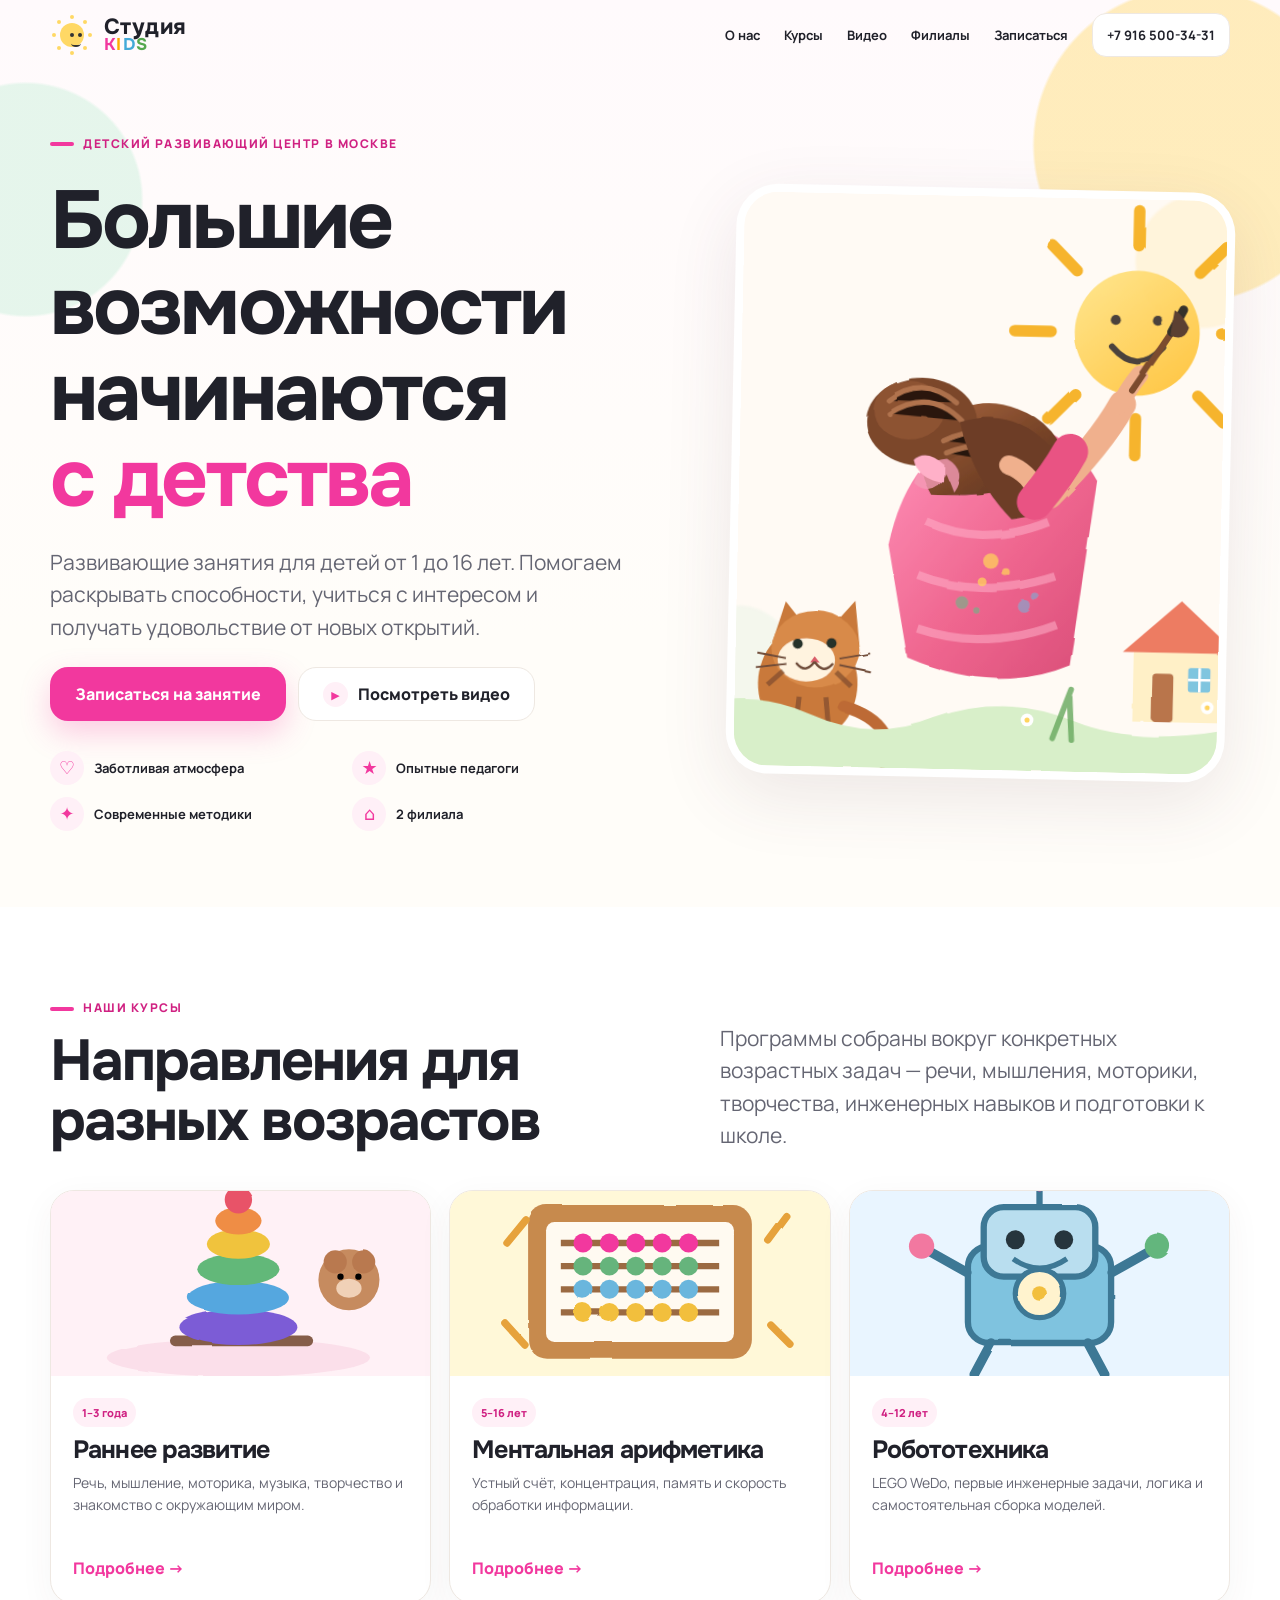
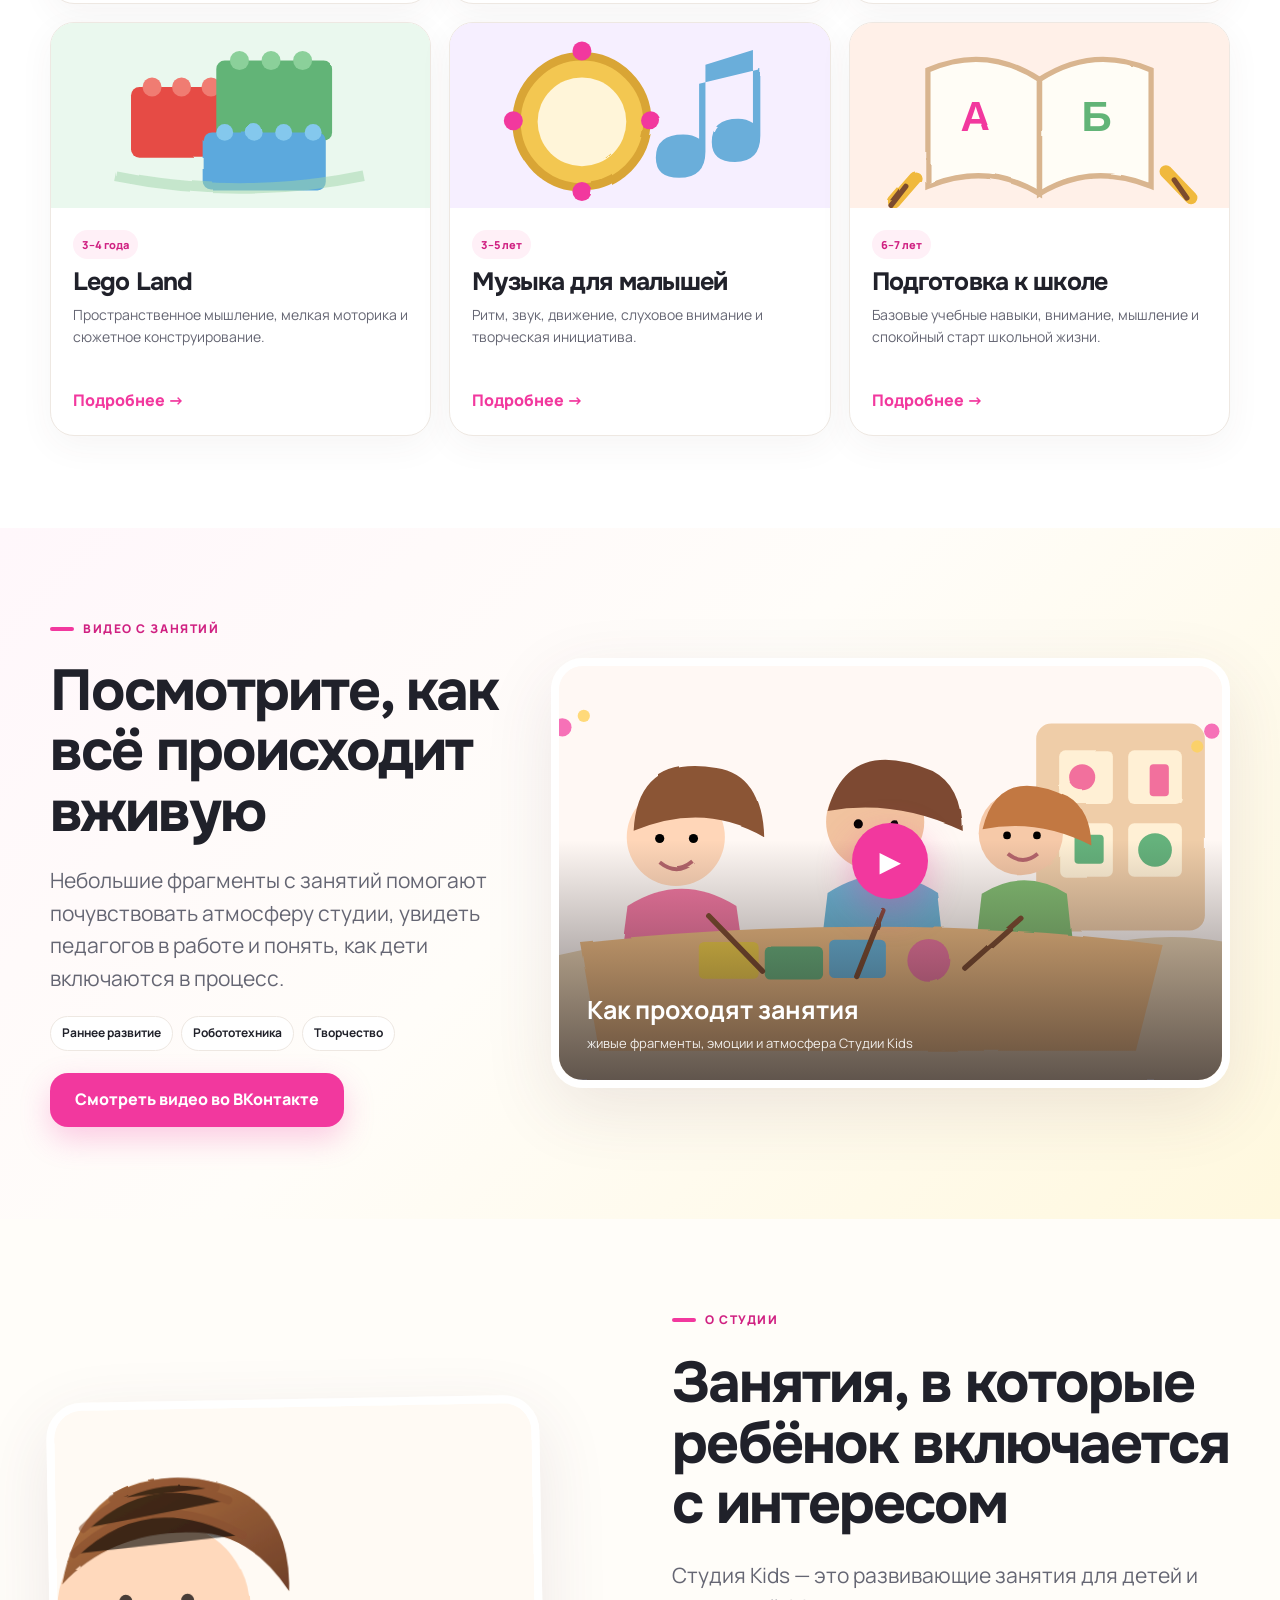
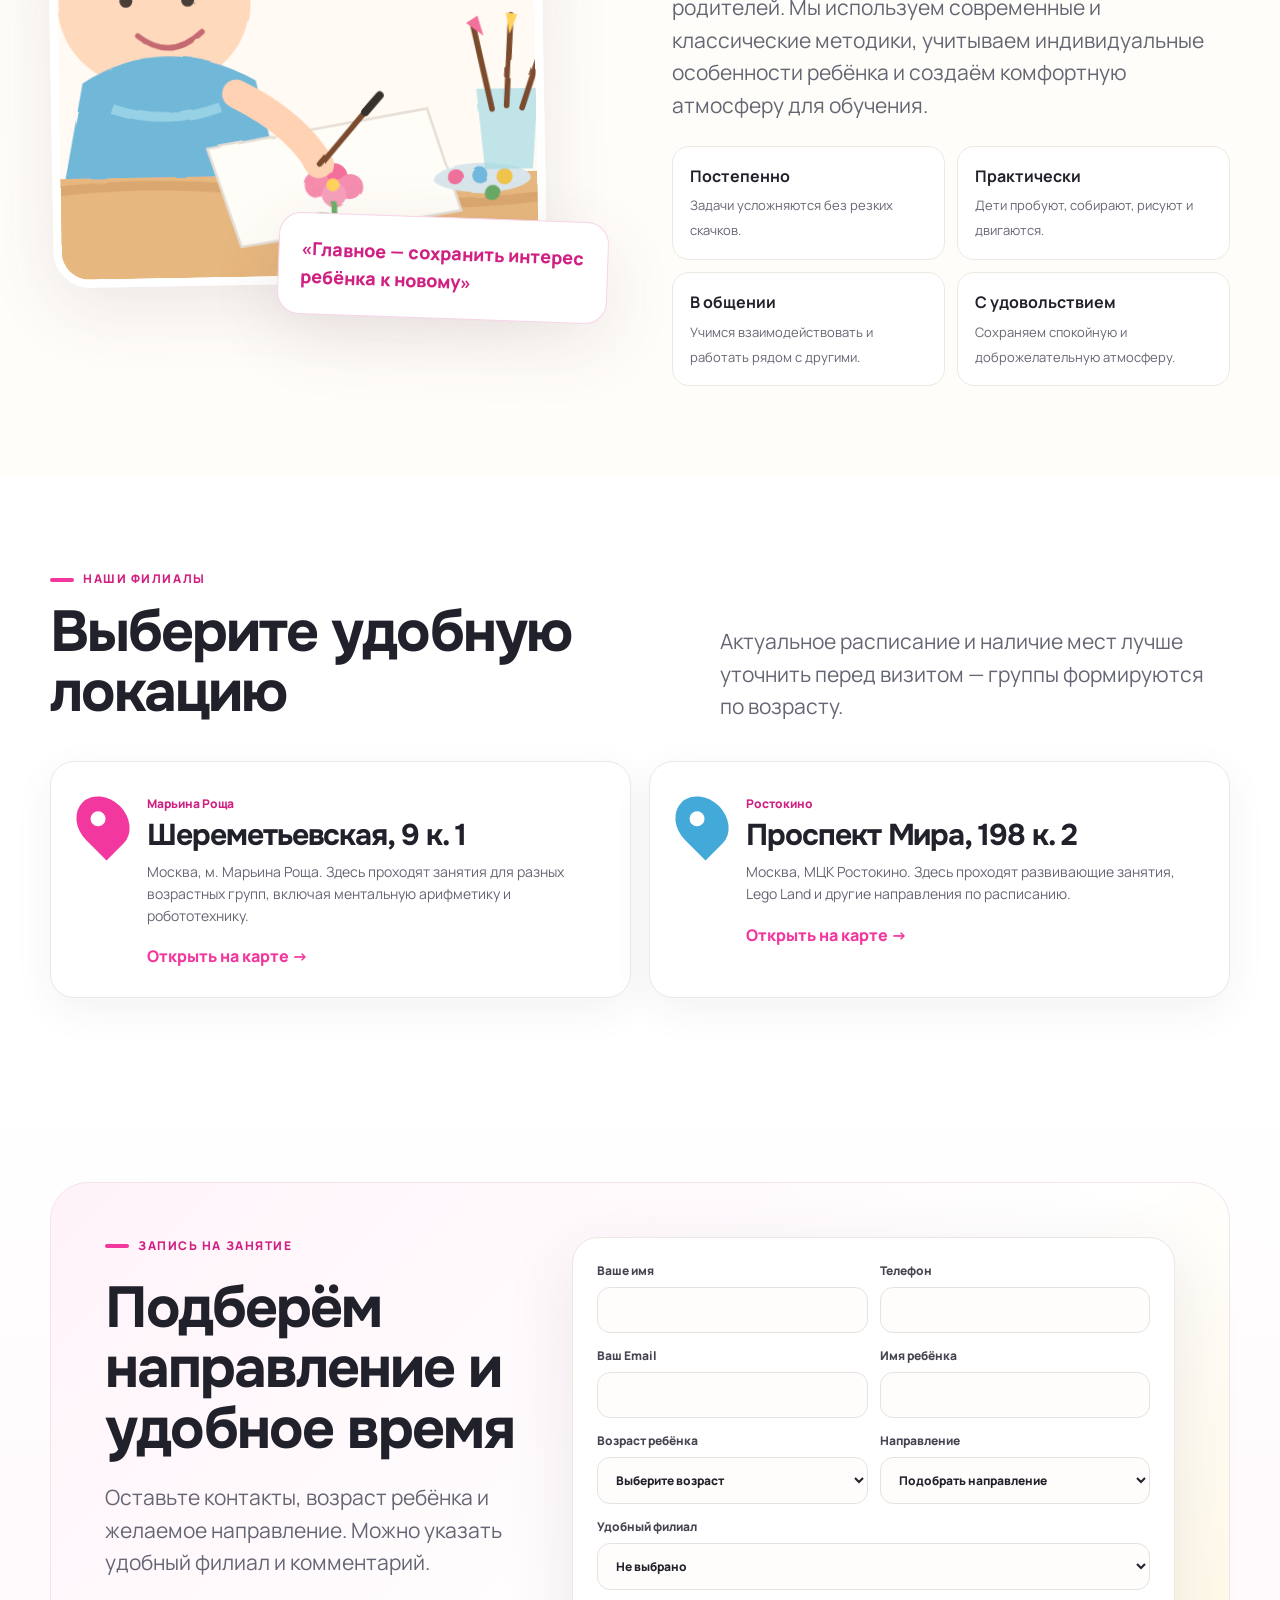
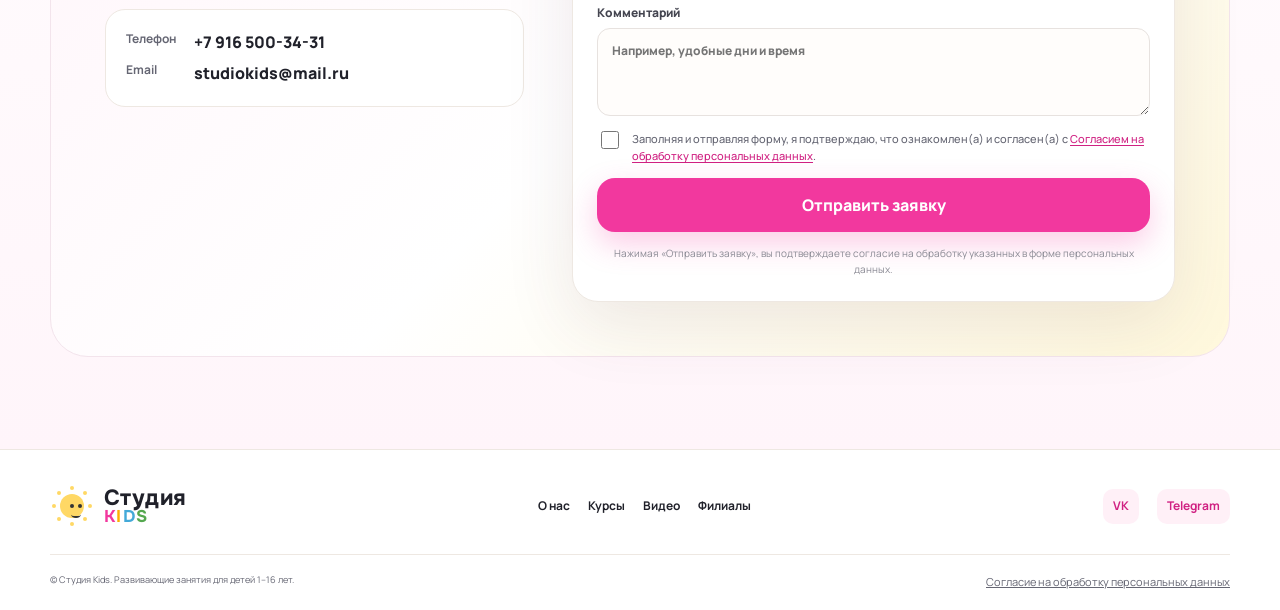
==== commit 160f66db: "Use detailed watercolor SVG artwork across the landing page" ====
--- a/index.html
+++ b/index.html
@@ -1,55 +1 @@
-<!doctype html>
-<html lang="ru">
-<head>
-  <meta charset="utf-8">
-  <meta name="viewport" content="width=device-width,initial-scale=1">
-  <meta name="theme-color" content="#f2389e">
-  <meta name="description" content="Студия Kids — развивающие занятия для детей от 1 до 16 лет в Москве: раннее развитие, ментальная арифметика, робототехника, Lego Land, музыка и подготовка к школе.">
-  <title>Студия Kids — развивающие занятия для детей 1–16 лет</title>
-  <link rel="preconnect" href="https://fonts.googleapis.com">
-  <link rel="preconnect" href="https://fonts.gstatic.com" crossorigin>
-  <link href="https://fonts.googleapis.com/css2?family=Manrope:wght@400;500;600;700;800&family=Onest:wght@500;600;700;800&display=swap" rel="stylesheet">
-  <link rel="stylesheet" href="./styles.css">
-</head>
-<body>
-<header class="header" id="header">
-  <div class="container nav">
-    <a class="brand brand-original" href="#top" aria-label="Студия Kids — на главную">
-      <span class="brand-sun" aria-hidden="true"><i></i></span>
-      <span class="brand-copy"><strong>Студия</strong><span class="brand-kids"><b>K</b><b>I</b><b>D</b><b>S</b></span></span>
-    </a>
-    <nav class="nav-links" id="navLinks">
-      <a href="#about">О нас</a><a href="#courses">Курсы</a><a href="#video">Видео</a><a href="#locations">Филиалы</a><a href="#signup">Записаться</a>
-      <a class="nav-phone" href="tel:+79165003431">+7 916 500-34-31</a>
-    </nav>
-    <button class="mobile-toggle" id="mobileToggle" aria-label="Открыть меню"><span></span><span></span><span></span></button>
-  </div>
-</header>
-<main id="top">
-  <section class="hero"><div class="container hero-grid">
-    <div class="hero-copy fade"><span class="eyebrow">Детский развивающий центр в Москве</span><h1>Большие возможности начинаются <em>с детства</em></h1><p class="lead">Развивающие занятия для детей от 1 до 16 лет. Помогаем раскрывать способности, учиться с интересом и получать удовольствие от новых открытий.</p><div class="hero-actions"><a class="btn btn-primary" href="#signup">Записаться на занятие</a><a class="btn btn-soft" href="#video"><span class="play-mini">▶</span> Посмотреть видео</a></div><div class="hero-benefits"><div><span>♡</span><b>Заботливая атмосфера</b></div><div><span>★</span><b>Опытные педагоги</b></div><div><span>✦</span><b>Современные методики</b></div><div><span>⌂</span><b>2 филиала</b></div></div></div>
-    <div class="hero-visual fade"><div class="watercolor-frame"><img src="assets/hero-watercolor.webp" alt="Детализированная акварельная иллюстрация: ребёнок рисует солнце, рядом кот и дом" fetchpriority="high"></div><span class="paint-dot paint-dot-a"></span><span class="paint-dot paint-dot-b"></span></div>
-  </div></section>
-
-  <section class="courses section" id="courses"><div class="container"><div class="section-head fade"><div><span class="eyebrow">Наши курсы</span><h2>Направления для разных возрастов</h2></div><p class="lead">Программы собраны вокруг конкретных возрастных задач — речи, мышления, моторики, творчества, инженерных навыков и подготовки к школе.</p></div><div class="course-grid">
-    <article class="course fade" data-course="early"><img src="assets/course-early.webp" alt="Акварельная иллюстрация раннего развития" loading="lazy"><div class="course-body"><span class="course-age">1–3 года</span><h3>Раннее развитие</h3><p>Речь, мышление, моторика, музыка, творчество и знакомство с окружающим миром.</p><button class="course-link">Подробнее <span>→</span></button></div></article>
-    <article class="course fade" data-course="math"><img src="assets/course-math.webp" alt="Акварельная иллюстрация ментальной арифметики" loading="lazy"><div class="course-body"><span class="course-age">5–16 лет</span><h3>Ментальная арифметика</h3><p>Устный счёт, концентрация, память и скорость обработки информации.</p><button class="course-link">Подробнее <span>→</span></button></div></article>
-    <article class="course fade" data-course="robot"><img src="assets/course-robot.webp" alt="Акварельная иллюстрация робототехники" loading="lazy"><div class="course-body"><span class="course-age">4–12 лет</span><h3>Робототехника</h3><p>LEGO WeDo, первые инженерные задачи, логика и самостоятельная сборка моделей.</p><button class="course-link">Подробнее <span>→</span></button></div></article>
-    <article class="course fade" data-course="lego"><img src="assets/course-lego.webp" alt="Акварельная иллюстрация Lego Land" loading="lazy"><div class="course-body"><span class="course-age">3–4 года</span><h3>Lego Land</h3><p>Пространственное мышление, мелкая моторика и сюжетное конструирование.</p><button class="course-link">Подробнее <span>→</span></button></div></article>
-    <article class="course fade" data-course="music"><img src="assets/course-music.webp" alt="Акварельная иллюстрация музыки для малышей" loading="lazy"><div class="course-body"><span class="course-age">3–5 лет</span><h3>Музыка для малышей</h3><p>Ритм, звук, движение, слуховое внимание и творческая инициатива.</p><button class="course-link">Подробнее <span>→</span></button></div></article>
-    <article class="course fade" data-course="school"><img src="assets/course-school.webp" alt="Акварельная иллюстрация подготовки к школе" loading="lazy"><div class="course-body"><span class="course-age">6–7 лет</span><h3>Подготовка к школе</h3><p>Базовые учебные навыки, внимание, мышление и спокойный старт школьной жизни.</p><button class="course-link">Подробнее <span>→</span></button></div></article>
-  </div></div></section>
-
-  <section class="video-section section" id="video"><div class="container video-grid"><div class="video-copy fade"><span class="eyebrow">Видео с занятий</span><h2>Посмотрите, как всё происходит вживую</h2><p class="lead">Для видео выделен отдельный блок между направлениями и рассказом о студии: здесь посетитель уже понимает, какие занятия ему интересны, и может увидеть атмосферу до записи.</p><div class="video-tags"><span>Раннее развитие</span><span>Робототехника</span><span>Творчество</span></div><a class="btn btn-primary" href="https://vk.com/studiyakids" target="_blank" rel="noopener">Смотреть видео во ВКонтакте</a></div><a class="video-stage fade" href="https://vk.com/studiyakids" target="_blank" rel="noopener" aria-label="Смотреть видео Студии Kids во ВКонтакте"><img src="assets/video-poster.webp" alt="Дети на занятии — постер видео" loading="lazy"><span class="video-play">▶</span><span class="video-caption"><b>Как проходят занятия</b><small>живые фрагменты, эмоции и атмосфера Студии Kids</small></span></a></div></section>
-
-  <section class="about-section section" id="about"><div class="container about-grid"><div class="about-art fade"><div class="about-paint"><img src="assets/about-watercolor.webp" alt="Акварельная иллюстрация ребёнка за творческим занятием" loading="lazy"></div><div class="quote-card">«Главное — сохранить интерес ребёнка к новому»</div></div><div class="about-copy fade"><span class="eyebrow">О студии</span><h2>Занятия, в которые ребёнок включается с интересом</h2><p class="lead">Студия Kids — это развивающие занятия для детей и родителей. Мы используем современные и классические методики, учитываем индивидуальные особенности ребёнка и создаём комфортную атмосферу для обучения.</p><div class="about-points"><div><b>Постепенно</b><span>Задачи усложняются без резких скачков.</span></div><div><b>Практически</b><span>Дети пробуют, собирают, рисуют и двигаются.</span></div><div><b>В общении</b><span>Учимся взаимодействовать и работать рядом с другими.</span></div><div><b>С удовольствием</b><span>Сохраняем спокойную и доброжелательную атмосферу.</span></div></div></div></div></section>
-
-  <section class="locations section" id="locations"><div class="container"><div class="section-head fade"><div><span class="eyebrow">Наши филиалы</span><h2>Выберите удобную локацию</h2></div><p class="lead">Актуальное расписание и наличие мест лучше уточнить перед визитом — группы формируются по возрасту.</p></div><div class="locations-grid"><article class="location fade"><span class="pin pin-pink"></span><div><span class="location-label">Марьина Роща</span><h3>Шереметьевская, 9 к. 1</h3><p>Москва, м. Марьина Роща. Здесь проходят занятия для разных возрастных групп, включая ментальную арифметику и робототехнику.</p><a href="https://yandex.ru/maps/?text=%D0%A8%D0%B5%D1%80%D0%B5%D0%BC%D0%B5%D1%82%D1%8C%D0%B5%D0%B2%D1%81%D0%BA%D0%B0%D1%8F%209%20%D0%BA%201%20%D0%9C%D0%BE%D1%81%D0%BA%D0%B2%D0%B0" target="_blank" rel="noopener">Открыть на карте →</a></div></article><article class="location fade"><span class="pin pin-blue"></span><div><span class="location-label">Ростокино</span><h3>Проспект Мира, 198 к. 2</h3><p>Москва, МЦК Ростокино. Здесь проходят развивающие занятия, Lego Land и другие направления по расписанию.</p><a href="https://yandex.ru/maps/?text=%D0%9F%D1%80%D0%BE%D1%81%D0%BF%D0%B5%D0%BA%D1%82%20%D0%9C%D0%B8%D1%80%D0%B0%20198%20%D0%BA%202%20%D0%9C%D0%BE%D1%81%D0%BA%D0%B2%D0%B0" target="_blank" rel="noopener">Открыть на карте →</a></div></article></div></div></section>
-
-  <section class="signup section" id="signup"><div class="container signup-shell"><div class="signup-copy fade"><span class="eyebrow">Запись на занятие</span><h2>Подберём направление и удобное время</h2><p class="lead">Оставьте контакты, возраст ребёнка и желаемое направление. Можно указать удобный филиал и комментарий.</p><div class="contact-box"><span>Телефон</span><a href="tel:+79165003431">+7 916 500-34-31</a><span>Email</span><a href="mailto:studiokids@mail.ru">studiokids@mail.ru</a></div></div><form class="form fade" id="signupForm"><div class="form-row"><label>Ваше имя<input name="parent" autocomplete="name" required></label><label>Телефон<input name="phone" type="tel" autocomplete="tel" required></label></div><div class="form-row"><label>Ваш Email<input name="email" type="email" autocomplete="email"></label><label>Имя ребёнка<input name="child"></label></div><div class="form-row"><label>Возраст ребёнка<select name="age" required><option value="">Выберите возраст</option><option>1–3 года</option><option>3–4 года</option><option>4–5 лет</option><option>5–7 лет</option><option>8–12 лет</option><option>13–16 лет</option></select></label><label>Направление<select name="course"><option>Подобрать направление</option><option>Раннее развитие</option><option>Ментальная арифметика</option><option>Робототехника</option><option>Lego Land</option><option>Музыка для малышей</option><option>Подготовка к школе</option></select></label></div><label>Удобный филиал<select name="branch"><option>Не выбрано</option><option>Марьина Роща</option><option>Ростокино</option></select></label><label>Комментарий<textarea name="comment" placeholder="Например, удобные дни и время"></textarea></label><label class="consent"><input type="checkbox" name="consent" required><span>Заполняя и отправляя форму, я подтверждаю, что ознакомлен(а) и согласен(а) с <a href="consent.html" target="_blank">Согласием на обработку персональных данных</a>. <a href="docs/Soglasie-na-obrabotku-personalnyh-dannyh.docx" download>Скачать DOCX</a>.</span></label><button class="btn btn-primary submit-btn" type="submit">Отправить заявку</button><p class="form-note">Нажимая «Отправить заявку», вы подтверждаете согласие на обработку указанных в форме персональных данных.</p></form></div></section>
-</main>
-<footer class="footer"><div class="container footer-main"><a class="brand brand-original" href="#top"><span class="brand-sun" aria-hidden="true"><i></i></span><span class="brand-copy"><strong>Студия</strong><span class="brand-kids"><b>K</b><b>I</b><b>D</b><b>S</b></span></span></a><div class="footer-links"><a href="#about">О нас</a><a href="#courses">Курсы</a><a href="#video">Видео</a><a href="#locations">Филиалы</a></div><div class="footer-social"><a href="https://vk.com/studiyakids" target="_blank" rel="noopener">VK</a><a href="https://t.me/studiyakids" target="_blank" rel="noopener">Telegram</a></div></div><div class="container footer-bottom"><small>© Студия Kids. Развивающие занятия для детей 1–16 лет.</small><a href="consent.html">Согласие на обработку персональных данных</a></div></footer>
-<a class="mobile-cta" href="#signup">Записаться на занятие</a>
-<div class="modal" id="modal" aria-hidden="true"><div class="modal-card"><div class="modal-head"><div><span class="eyebrow">Направление</span><h3 id="modalTitle"></h3></div><button class="modal-close" id="modalClose" aria-label="Закрыть">×</button></div><div class="age" id="modalAge"></div><div class="desc" id="modalDesc"></div><div class="modal-actions"><a class="btn btn-primary" href="#signup" id="modalSignup">Записаться</a><button class="btn btn-soft" id="modalClose2">Закрыть</button></div></div></div>
-<script src="./app.js"></script>
-</body></html>+<!doctype html><html lang="ru"><head><meta charset="utf-8"><meta name="viewport" content="width=device-width,initial-scale=1"><meta name="theme-color" content="#f2389e"><meta name="description" content="Студия Kids — развивающие занятия для детей от 1 до 16 лет в Москве: раннее развитие, ментальная арифметика, робототехника, Lego Land, музыка и подготовка к школе."><title>Студия Kids — развивающие занятия для детей 1–16 лет</title><link rel="preconnect" href="https://fonts.googleapis.com"><link rel="preconnect" href="https://fonts.gstatic.com" crossorigin><link href="https://fonts.googleapis.com/css2?family=Manrope:wght@400;500;600;700;800&family=Onest:wght@500;600;700;800&display=swap" rel="stylesheet"><link rel="stylesheet" href="./styles.css"></head><body><header class="header" id="header"><div class="container nav"><a class="brand brand-original" href="#top" aria-label="Студия Kids — на главную"><span class="brand-sun" aria-hidden="true"><i></i></span><span class="brand-copy"><strong>Студия</strong><span class="brand-kids"><b>K</b><b>I</b><b>D</b><b>S</b></span></span></a><nav class="nav-links" id="navLinks"><a href="#about">О нас</a><a href="#courses">Курсы</a><a href="#video">Видео</a><a href="#locations">Филиалы</a><a href="#signup">Записаться</a><a class="nav-phone" href="tel:+79165003431">+7 916 500-34-31</a></nav><button class="mobile-toggle" id="mobileToggle" aria-label="Открыть меню"><span></span><span></span><span></span></button></div></header><main id="top"><section class="hero"><div class="container hero-grid"><div class="hero-copy fade"><span class="eyebrow">Детский развивающий центр в Москве</span><h1>Большие возможности начинаются <em>с детства</em></h1><p class="lead">Развивающие занятия для детей от 1 до 16 лет. Помогаем раскрывать способности, учиться с интересом и получать удовольствие от новых открытий.</p><div class="hero-actions"><a class="btn btn-primary" href="#signup">Записаться на занятие</a><a class="btn btn-soft" href="#video"><span class="play-mini">▶</span> Посмотреть видео</a></div><div class="hero-benefits"><div><span>♡</span><b>Заботливая атмосфера</b></div><div><span>★</span><b>Опытные педагоги</b></div><div><span>✦</span><b>Современные методики</b></div><div><span>⌂</span><b>2 филиала</b></div></div></div><div class="hero-visual fade"><div class="watercolor-frame"><img src="assets/hero-watercolor.svg" alt="Детализированная акварельная иллюстрация: ребёнок рисует солнце, рядом кот и дом" fetchpriority="high"></div><span class="paint-dot paint-dot-a"></span><span class="paint-dot paint-dot-b"></span></div></div></section><section class="courses section" id="courses"><div class="container"><div class="section-head fade"><div><span class="eyebrow">Наши курсы</span><h2>Направления для разных возрастов</h2></div><p class="lead">Программы собраны вокруг конкретных возрастных задач — речи, мышления, моторики, творчества, инженерных навыков и подготовки к школе.</p></div><div class="course-grid"><article class="course fade" data-course="early"><img src="assets/course-early.svg" alt="Акварельная иллюстрация раннего развития" loading="lazy"><div class="course-body"><span class="course-age">1–3 года</span><h3>Раннее развитие</h3><p>Речь, мышление, моторика, музыка, творчество и знакомство с окружающим миром.</p><button class="course-link">Подробнее <span>→</span></button></div></article><article class="course fade" data-course="math"><img src="assets/course-math.svg" alt="Акварельная иллюстрация ментальной арифметики" loading="lazy"><div class="course-body"><span class="course-age">5–16 лет</span><h3>Ментальная арифметика</h3><p>Устный счёт, концентрация, память и скорость обработки информации.</p><button class="course-link">Подробнее <span>→</span></button></div></article><article class="course fade" data-course="robot"><img src="assets/course-robot.svg" alt="Акварельная иллюстрация робототехники" loading="lazy"><div class="course-body"><span class="course-age">4–12 лет</span><h3>Робототехника</h3><p>LEGO WeDo, первые инженерные задачи, логика и самостоятельная сборка моделей.</p><button class="course-link">Подробнее <span>→</span></button></div></article><article class="course fade" data-course="lego"><img src="assets/course-lego.svg" alt="Акварельная иллюстрация Lego Land" loading="lazy"><div class="course-body"><span class="course-age">3–4 года</span><h3>Lego Land</h3><p>Пространственное мышление, мелкая моторика и сюжетное конструирование.</p><button class="course-link">Подробнее <span>→</span></button></div></article><article class="course fade" data-course="music"><img src="assets/course-music.svg" alt="Акварельная иллюстрация музыки для малышей" loading="lazy"><div class="course-body"><span class="course-age">3–5 лет</span><h3>Музыка для малышей</h3><p>Ритм, звук, движение, слуховое внимание и творческая инициатива.</p><button class="course-link">Подробнее <span>→</span></button></div></article><article class="course fade" data-course="school"><img src="assets/course-school.svg" alt="Акварельная иллюстрация подготовки к школе" loading="lazy"><div class="course-body"><span class="course-age">6–7 лет</span><h3>Подготовка к школе</h3><p>Базовые учебные навыки, внимание, мышление и спокойный старт школьной жизни.</p><button class="course-link">Подробнее <span>→</span></button></div></article></div></div></section><section class="video-section section" id="video"><div class="container video-grid"><div class="video-copy fade"><span class="eyebrow">Видео с занятий</span><h2>Посмотрите, как всё происходит вживую</h2><p class="lead">Небольшие фрагменты с занятий помогают почувствовать атмосферу студии, увидеть педагогов в работе и понять, как дети включаются в процесс.</p><div class="video-tags"><span>Раннее развитие</span><span>Робототехника</span><span>Творчество</span></div><a class="btn btn-primary" href="https://vk.com/studiyakids" target="_blank" rel="noopener">Смотреть видео во ВКонтакте</a></div><a class="video-stage fade" href="https://vk.com/studiyakids" target="_blank" rel="noopener" aria-label="Смотреть видео Студии Kids во ВКонтакте"><img src="assets/video-poster.svg" alt="Дети на занятии — постер видео" loading="lazy"><span class="video-play">▶</span><span class="video-caption"><b>Как проходят занятия</b><small>живые фрагменты, эмоции и атмосфера Студии Kids</small></span></a></div></section><section class="about-section section" id="about"><div class="container about-grid"><div class="about-art fade"><div class="about-paint"><img src="assets/about-watercolor.svg" alt="Акварельная иллюстрация ребёнка за творческим занятием" loading="lazy"></div><div class="quote-card">«Главное — сохранить интерес ребёнка к новому»</div></div><div class="about-copy fade"><span class="eyebrow">О студии</span><h2>Занятия, в которые ребёнок включается с интересом</h2><p class="lead">Студия Kids — это развивающие занятия для детей и родителей. Мы используем современные и классические методики, учитываем индивидуальные особенности ребёнка и создаём комфортную атмосферу для обучения.</p><div class="about-points"><div><b>Постепенно</b><span>Задачи усложняются без резких скачков.</span></div><div><b>Практически</b><span>Дети пробуют, собирают, рисуют и двигаются.</span></div><div><b>В общении</b><span>Учимся взаимодействовать и работать рядом с другими.</span></div><div><b>С удовольствием</b><span>Сохраняем спокойную и доброжелательную атмосферу.</span></div></div></div></div></section><section class="locations section" id="locations"><div class="container"><div class="section-head fade"><div><span class="eyebrow">Наши филиалы</span><h2>Выберите удобную локацию</h2></div><p class="lead">Актуальное расписание и наличие мест лучше уточнить перед визитом — группы формируются по возрасту.</p></div><div class="locations-grid"><article class="location fade"><span class="pin pin-pink"></span><div><span class="location-label">Марьина Роща</span><h3>Шереметьевская, 9 к. 1</h3><p>Москва, м. Марьина Роща. Здесь проходят занятия для разных возрастных групп, включая ментальную арифметику и робототехнику.</p><a href="https://yandex.ru/maps/?text=%D0%A8%D0%B5%D1%80%D0%B5%D0%BC%D0%B5%D1%82%D1%8C%D0%B5%D0%B2%D1%81%D0%BA%D0%B0%D1%8F%209%20%D0%BA%201%20%D0%9C%D0%BE%D1%81%D0%BA%D0%B2%D0%B0" target="_blank" rel="noopener">Открыть на карте →</a></div></article><article class="location fade"><span class="pin pin-blue"></span><div><span class="location-label">Ростокино</span><h3>Проспект Мира, 198 к. 2</h3><p>Москва, МЦК Ростокино. Здесь проходят развивающие занятия, Lego Land и другие направления по расписанию.</p><a href="https://yandex.ru/maps/?text=%D0%9F%D1%80%D0%BE%D1%81%D0%BF%D0%B5%D0%BA%D1%82%20%D0%9C%D0%B8%D1%80%D0%B0%20198%20%D0%BA%202%20%D0%9C%D0%BE%D1%81%D0%BA%D0%B2%D0%B0" target="_blank" rel="noopener">Открыть на карте →</a></div></article></div></div></section><section class="signup section" id="signup"><div class="container signup-shell"><div class="signup-copy fade"><span class="eyebrow">Запись на занятие</span><h2>Подберём направление и удобное время</h2><p class="lead">Оставьте контакты, возраст ребёнка и желаемое направление. Можно указать удобный филиал и комментарий.</p><div class="contact-box"><span>Телефон</span><a href="tel:+79165003431">+7 916 500-34-31</a><span>Email</span><a href="mailto:studiokids@mail.ru">studiokids@mail.ru</a></div></div><form class="form fade" id="signupForm"><div class="form-row"><label>Ваше имя<input name="parent" autocomplete="name" required></label><label>Телефон<input name="phone" type="tel" autocomplete="tel" required></label></div><div class="form-row"><label>Ваш Email<input name="email" type="email" autocomplete="email"></label><label>Имя ребёнка<input name="child"></label></div><div class="form-row"><label>Возраст ребёнка<select name="age" required><option value="">Выберите возраст</option><option>1–3 года</option><option>3–4 года</option><option>4–5 лет</option><option>5–7 лет</option><option>8–12 лет</option><option>13–16 лет</option></select></label><label>Направление<select name="course"><option>Подобрать направление</option><option>Раннее развитие</option><option>Ментальная арифметика</option><option>Робототехника</option><option>Lego Land</option><option>Музыка для малышей</option><option>Подготовка к школе</option></select></label></div><label>Удобный филиал<select name="branch"><option>Не выбрано</option><option>Марьина Роща</option><option>Ростокино</option></select></label><label>Комментарий<textarea name="comment" placeholder="Например, удобные дни и время"></textarea></label><label class="consent"><input type="checkbox" name="consent" required><span>Заполняя и отправляя форму, я подтверждаю, что ознакомлен(а) и согласен(а) с <a href="consent.html" target="_blank">Согласием на обработку персональных данных</a>.</span></label><button class="btn btn-primary submit-btn" type="submit">Отправить заявку</button><p class="form-note">Нажимая «Отправить заявку», вы подтверждаете согласие на обработку указанных в форме персональных данных.</p></form></div></section></main><footer class="footer"><div class="container footer-main"><a class="brand brand-original" href="#top"><span class="brand-sun" aria-hidden="true"><i></i></span><span class="brand-copy"><strong>Студия</strong><span class="brand-kids"><b>K</b><b>I</b><b>D</b><b>S</b></span></span></a><div class="footer-links"><a href="#about">О нас</a><a href="#courses">Курсы</a><a href="#video">Видео</a><a href="#locations">Филиалы</a></div><div class="footer-social"><a href="https://vk.com/studiyakids" target="_blank" rel="noopener">VK</a><a href="https://t.me/studiyakids" target="_blank" rel="noopener">Telegram</a></div></div><div class="container footer-bottom"><small>© Студия Kids. Развивающие занятия для детей 1–16 лет.</small><a href="consent.html">Согласие на обработку персональных данных</a></div></footer><a class="mobile-cta" href="#signup">Записаться на занятие</a><div class="modal" id="modal" aria-hidden="true"><div class="modal-card"><div class="modal-head"><div><span class="eyebrow">Направление</span><h3 id="modalTitle"></h3></div><button class="modal-close" id="modalClose" aria-label="Закрыть">×</button></div><div class="age" id="modalAge"></div><div class="desc" id="modalDesc"></div><div class="modal-actions"><a class="btn btn-primary" href="#signup" id="modalSignup">Записаться</a><button class="btn btn-soft" id="modalClose2">Закрыть</button></div></div></div><script src="./app.js"></script></body></html>
--- a/styles.css
+++ b/styles.css
@@ -1 +1 @@
-:root{--bg:#fffaf4;--paper:#fff;--ink:#171717;--muted:#64615e;--line:#ece4da;--orange:#ff7a4d;--yellow:#ffd55f;--mint:#bde8d0;--blue:#b8d9ff;--lav:#d8c8ff;--radius:26px;--shadow:0 20px 70px rgba(58,39,24,.10)}*{box-sizing:border-box}html{scroll-behavior:smooth}body{margin:0;background:var(--bg);color:var(--ink);font-family:Manrope,system-ui,-apple-system,BlinkMacSystemFont,"Segoe UI",sans-serif;line-height:1.55}body.lock{overflow:hidden}a{color:inherit;text-decoration:none}button,input,textarea,select{font:inherit}.container{width:min(1180px,calc(100% - 36px));margin:auto}.section{padding:96px 0}.eyebrow{display:inline-flex;align-items:center;gap:8px;font-weight:800;font-size:12px;letter-spacing:.14em;text-transform:uppercase;color:#704f3d}.eyebrow:before{content:"";width:18px;height:3px;border-radius:9px;background:var(--orange)}h1,h2,h3{font-family:Onest,Manrope,sans-serif;line-height:1.05;letter-spacing:-.035em;margin:0}h1{font-size:clamp(46px,7vw,92px);max-width:820px}h2{font-size:clamp(36px,5vw,62px)}h3{font-size:24px}p{margin:0}.lead{font-size:clamp(18px,2vw,22px);color:var(--muted);max-width:720px}.btn{display:inline-flex;align-items:center;justify-content:center;gap:10px;min-height:54px;padding:0 22px;border-radius:16px;border:1px solid transparent;font-weight:800;cursor:pointer;transition:.2s transform,.2s box-shadow,.2s background}.btn:hover{transform:translateY(-2px)}.btn-primary{background:var(--ink);color:#fff;box-shadow:0 10px 28px rgba(23,23,23,.18)}.btn-soft{background:#fff;border-color:var(--line)}.header{position:fixed;inset:0 0 auto;z-index:40;padding:16px 0;transition:.25s}.header.scrolled{background:rgba(255,250,244,.88);backdrop-filter:blur(16px);border-bottom:1px solid rgba(236,228,218,.8)}.nav{display:flex;align-items:center;justify-content:space-between;gap:24px}.brand{display:flex;align-items:center;gap:11px;font-family:Onest,sans-serif;font-size:20px;font-weight:800}.brand-mark{width:42px;height:42px;border-radius:14px;background:conic-gradient(from 45deg,var(--orange),var(--yellow),var(--mint),var(--blue),var(--lav),var(--orange));position:relative}.brand-mark:after{content:"K";position:absolute;inset:4px;display:grid;place-items:center;background:#fff;border-radius:11px;font-weight:800}.nav-links{display:flex;align-items:center;gap:28px;font-size:14px;font-weight:700}.nav-links a:hover{color:var(--orange)}.mobile-toggle{display:none;background:none;border:0;font-size:26px}.hero{padding:150px 0 80px;min-height:760px;display:flex;align-items:center;overflow:hidden}.hero-grid{display:grid;grid-template-columns:1.08fr .92fr;gap:58px;align-items:center}.hero-copy{display:flex;flex-direction:column;align-items:flex-start;gap:26px}.hero h1 span{position:relative;z-index:1}.hero h1 span:after{content:"";position:absolute;left:-4px;right:-4px;bottom:7px;height:18px;border-radius:20px;background:var(--yellow);z-index:-1;transform:rotate(-1deg)}.hero-actions{display:flex;gap:12px;flex-wrap:wrap}.hero-actions.mini{margin-top:26px}.hero-meta{display:flex;gap:34px;flex-wrap:wrap;padding-top:8px}.hero-stat strong{display:block;font-family:Onest,sans-serif;font-size:28px}.hero-stat span{font-size:13px;color:var(--muted)}.hero-visual{position:relative;min-height:600px}.photo-main{position:absolute;inset:25px 0 40px 70px;border-radius:34px;overflow:hidden;box-shadow:var(--shadow);transform:rotate(2deg);background:#ddd}.photo-main img{width:100%;height:100%;object-fit:cover;display:block}.blob{position:absolute;border-radius:50%}.blob.a{width:210px;height:210px;background:var(--yellow);top:-30px;right:-80px}.blob.b{width:150px;height:150px;background:var(--mint);left:-10px;bottom:30px}.floating-card{position:absolute;background:#fff;border:1px solid var(--line);border-radius:22px;box-shadow:var(--shadow);padding:18px 20px}.floating-card.one{left:0;top:72px;transform:rotate(-5deg)}.floating-card.two{right:-10px;bottom:10px;transform:rotate(4deg)}.floating-card b{font-family:Onest,sans-serif;display:block;font-size:20px}.floating-card span{font-size:12px;color:var(--muted)}.ticker{border-top:1px solid var(--line);border-bottom:1px solid var(--line);background:#fff;overflow:hidden}.ticker-track{display:flex;width:max-content;gap:54px;padding:17px 0;animation:marquee 26s linear infinite;font-weight:800;font-size:13px;letter-spacing:.06em;text-transform:uppercase}.ticker-track span:before{content:"✦";margin-right:54px;color:var(--orange)}@keyframes marquee{to{transform:translateX(-50%)}}.section-head{display:flex;justify-content:space-between;align-items:end;gap:32px;margin-bottom:42px}.section-head .lead{max-width:530px}.course-grid{display:grid;grid-template-columns:repeat(12,1fr);gap:18px}.course{position:relative;overflow:hidden;min-height:330px;border-radius:var(--radius);padding:28px;display:flex;flex-direction:column;justify-content:space-between;border:1px solid rgba(0,0,0,.05);cursor:pointer;transition:.25s transform,.25s box-shadow}.course:hover{transform:translateY(-5px);box-shadow:var(--shadow)}.course:nth-child(1){grid-column:span 7;background:var(--mint)}.course:nth-child(2){grid-column:span 5;background:var(--yellow)}.course:nth-child(3){grid-column:span 5;background:var(--blue)}.course:nth-child(4){grid-column:span 7;background:var(--lav)}.course:nth-child(5){grid-column:span 6;background:#ffd9cd}.course:nth-child(6){grid-column:span 6;background:#d8edd9}.course-top{display:flex;justify-content:space-between;gap:18px}.course-age{background:rgba(255,255,255,.72);padding:8px 11px;border-radius:999px;font-size:12px;font-weight:800;height:max-content}.course h3{font-size:clamp(28px,3vw,42px);max-width:410px}.course p{max-width:470px;color:#4d4945}.course-link{font-weight:800;font-size:14px}.course-visual{position:absolute;right:-32px;bottom:-38px;width:190px;height:190px;border-radius:50%;background:rgba(255,255,255,.42);display:grid;place-items:center;font-size:72px;transform:rotate(-12deg)}.about{display:grid;grid-template-columns:1fr 1fr;gap:68px;align-items:center}.photo-stack{position:relative;min-height:570px}.photo-stack img{position:absolute;object-fit:cover;border-radius:30px;box-shadow:var(--shadow)}.photo-stack .p1{width:74%;height:74%;left:0;top:0}.photo-stack .p2{width:58%;height:52%;right:0;bottom:0;border:8px solid var(--bg)}.about-copy{display:flex;flex-direction:column;gap:26px}.about-copy h2{max-width:560px}.about-points{display:grid;grid-template-columns:1fr 1fr;gap:14px}.point{background:#fff;border:1px solid var(--line);padding:18px;border-radius:18px}.point b{display:block;margin-bottom:4px}.point span{color:var(--muted);font-size:13px}.locations{background:#171717;color:#fff}.locations .eyebrow{color:#d7c9be}.locations .lead{color:#b9b5b1}.locations-grid{display:grid;grid-template-columns:1fr 1fr;gap:18px;margin-top:42px}.location{padding:32px;border-radius:26px;background:#242424;border:1px solid #353535}.location-tag{display:inline-flex;padding:7px 10px;border-radius:999px;background:#fff;color:#171717;font-weight:800;font-size:12px;margin-bottom:40px}.location h3{font-size:34px;margin-bottom:12px}.location p{color:#beb9b4;margin-bottom:28px}.location a{font-weight:800}.cta{padding:110px 0}.cta-box{position:relative;overflow:hidden;background:var(--orange);border-radius:36px;padding:58px;display:grid;grid-template-columns:1fr .9fr;gap:54px;align-items:center}.cta-box:before{content:"";position:absolute;width:320px;height:320px;border-radius:50%;background:var(--yellow);right:-90px;top:-130px;opacity:.9}.cta-copy{position:relative;z-index:1}.cta-copy h2{max-width:620px;margin:12px 0 16px}.cta-copy p{max-width:560px;color:#4c2b20}.form{position:relative;z-index:1;background:#fff;padding:24px;border-radius:24px;display:grid;gap:12px;box-shadow:var(--shadow)}.form input,.form select,.form textarea{width:100%;border:1px solid var(--line);background:#fffaf7;border-radius:14px;padding:14px 15px;outline:0}.form input:focus,.form select:focus,.form textarea:focus{border-color:#ff9b79;box-shadow:0 0 0 3px rgba(255,122,77,.12)}.form textarea{resize:vertical;min-height:96px}.form-note{font-size:11px;color:var(--muted)}.footer{padding:38px 0;border-top:1px solid var(--line)}.footer-row{display:flex;justify-content:space-between;gap:28px;align-items:center}.footer small{color:var(--muted)}.modal{position:fixed;inset:0;z-index:100;display:none;place-items:center;padding:20px;background:rgba(20,17,15,.58);backdrop-filter:blur(8px)}.modal.open{display:grid}.modal-card{width:min(690px,100%);max-height:90vh;overflow:auto;background:#fff;border-radius:28px;padding:34px;box-shadow:0 40px 100px rgba(0,0,0,.3)}.modal-head{display:flex;justify-content:space-between;gap:20px;align-items:start}.modal-close{border:0;background:#f4eee8;width:42px;height:42px;border-radius:50%;cursor:pointer;font-size:20px}.modal .age{font-size:13px;color:var(--muted);font-weight:700;margin:8px 0 20px}.modal .desc{color:#4f4b47;white-space:pre-line}.modal-actions{display:flex;gap:10px;margin-top:26px}.fade{opacity:0;transform:translateY(18px);transition:.7s ease}.fade.show{opacity:1;transform:none}@media(max-width:900px){.nav-links{display:none}.mobile-toggle{display:block}.nav-links.open{position:absolute;display:flex;flex-direction:column;align-items:stretch;top:72px;left:18px;right:18px;background:#fff;padding:18px;border:1px solid var(--line);border-radius:20px;box-shadow:var(--shadow)}.hero{padding-top:120px}.hero-grid,.about,.cta-box{grid-template-columns:1fr}.hero-visual{min-height:520px}.photo-main{left:32px}.section{padding:74px 0}.section-head{align-items:start;flex-direction:column}.course:nth-child(n){grid-column:span 6}.about{gap:42px}.photo-stack{min-height:480px}.locations-grid{grid-template-columns:1fr}.cta-box{padding:38px}.footer-row{align-items:flex-start;flex-direction:column}}@media(max-width:620px){.container{width:min(100% - 24px,1180px)}.section{padding:62px 0}.hero{padding:110px 0 58px}.hero-grid{gap:26px}.hero-visual{min-height:430px}.photo-main{inset:25px 8px 35px 28px}.floating-card.one{top:38px}.floating-card.two{right:0}.hero-meta{gap:20px}.course:nth-child(n){grid-column:span 12;min-height:280px}.course-visual{width:150px;height:150px;font-size:58px}.about-points{grid-template-columns:1fr}.photo-stack{min-height:410px}.cta{padding:70px 0}.cta-box{padding:28px 20px;border-radius:28px}.footer{padding-bottom:90px}.mobile-cta{position:fixed;display:flex;left:12px;right:12px;bottom:12px;z-index:50;background:#171717;color:#fff;border-radius:16px;min-height:54px;align-items:center;justify-content:center;font-weight:800;box-shadow:0 14px 40px rgba(0,0,0,.26)}}@media(min-width:621px){.mobile-cta{display:none}}+:root{--brand-pink:#f2389e;--brand-pink-dark:#d02182;--brand-pink-soft:#fff0f7;--brand-yellow:#ffd865;--brand-mint:#dff4e8;--brand-blue:#e3f2ff;--bg:#fffdf9;--paper:#ffffff;--ink:#20212a;--muted:#656673;--line:#eee8e2;--shadow:0 22px 70px rgba(87,53,70,.11);--radius:28px}*{box-sizing:border-box}html{scroll-behavior:smooth}body{margin:0;background:var(--bg);color:var(--ink);font-family:Manrope,system-ui,-apple-system,"Segoe UI",sans-serif;line-height:1.55}body.lock{overflow:hidden}a{color:inherit;text-decoration:none}button,input,textarea,select{font:inherit}button{color:inherit}.container{width:min(1180px,calc(100% - 36px));margin:auto}.section{padding:92px 0}h1,h2,h3{font-family:Onest,Manrope,sans-serif;line-height:1.05;letter-spacing:-.035em;margin:0}h1{font-size:clamp(48px,6.4vw,88px);max-width:790px}h2{font-size:clamp(36px,4.5vw,62px)}h3{font-size:25px}p{margin:0}.lead{font-size:clamp(17px,1.7vw,21px);color:var(--muted);max-width:720px}.eyebrow{display:inline-flex;align-items:center;gap:9px;font-size:12px;font-weight:800;letter-spacing:.13em;text-transform:uppercase;color:var(--brand-pink-dark)}.eyebrow:before{content:"";width:24px;height:4px;background:var(--brand-pink);border-radius:999px}.btn{display:inline-flex;align-items:center;justify-content:center;gap:10px;min-height:54px;padding:0 24px;border:1px solid transparent;border-radius:18px;font-weight:800;cursor:pointer;transition:.22s transform,.22s box-shadow,.22s background}.btn:hover{transform:translateY(-2px)}.btn-primary{background:var(--brand-pink);color:#fff;box-shadow:0 12px 30px rgba(242,56,158,.25)}.btn-primary:hover{background:var(--brand-pink-dark)}.btn-soft{background:#fff;border-color:var(--line)}.play-mini{font-size:11px;width:25px;height:25px;border-radius:50%;display:grid;place-items:center;background:var(--brand-pink-soft);color:var(--brand-pink)}.header{position:fixed;inset:0 0 auto;z-index:50;padding:13px 0;transition:.25s}.header.scrolled{background:rgba(255,253,249,.92);backdrop-filter:blur(16px);border-bottom:1px solid rgba(238,232,226,.86)}.nav{display:flex;align-items:center;justify-content:space-between;gap:28px}.brand{display:flex;align-items:center;gap:10px;flex-shrink:0}.brand-sun{position:relative;width:44px;height:44px;display:grid;place-items:center}.brand-sun:before{content:"";width:24px;height:24px;border-radius:50%;background:var(--brand-yellow);box-shadow:0 -18px 0 -10px var(--brand-yellow),0 18px 0 -10px var(--brand-yellow),18px 0 0 -10px var(--brand-yellow),-18px 0 0 -10px var(--brand-yellow),13px 13px 0 -10px var(--brand-yellow),-13px 13px 0 -10px var(--brand-yellow),13px -13px 0 -10px var(--brand-yellow),-13px -13px 0 -10px var(--brand-yellow)}.brand-sun i{position:absolute;width:4px;height:4px;border-radius:50%;background:#333;box-shadow:8px 0 0 #333}.brand-sun i:after{content:"";position:absolute;width:10px;height:5px;border-bottom:2px solid #333;border-radius:0 0 50% 50%;top:7px;left:1px}.brand-copy{display:flex;flex-direction:column;line-height:.92}.brand-copy strong{font-family:Onest,sans-serif;font-size:22px;letter-spacing:.02em}.brand-kids{font-family:Onest,sans-serif;font-size:17px;font-weight:800;letter-spacing:.08em}.brand-kids b:nth-child(1){color:var(--brand-pink)}.brand-kids b:nth-child(2){color:#ffae00}.brand-kids b:nth-child(3){color:#43a9d8}.brand-kids b:nth-child(4){color:#55a84f}.nav-links{display:flex;align-items:center;gap:24px;font-size:13px;font-weight:700}.nav-links>a:not(.nav-phone):hover{color:var(--brand-pink)}.nav-phone{padding:11px 14px;background:#fff;border:1px solid var(--line);border-radius:14px}.mobile-toggle{display:none;border:0;background:none;padding:8px}.mobile-toggle span{display:block;width:24px;height:2px;background:var(--ink);margin:5px 0;border-radius:999px}.hero{padding:135px 0 76px;overflow:hidden;background:radial-gradient(circle at 2% 22%,rgba(223,244,232,.8) 0 8%,transparent 8.2%),radial-gradient(circle at 93% 16%,rgba(255,216,101,.42) 0 11%,transparent 11.2%),linear-gradient(180deg,#fffafc 0%,#fffdf9 70%)}.hero-grid{display:grid;grid-template-columns:1.03fr .97fr;gap:48px;align-items:center}.hero-copy{display:flex;flex-direction:column;align-items:flex-start;gap:24px}.hero h1 em{font-style:normal;color:var(--brand-pink);position:relative;white-space:nowrap}.hero h1 em:after{content:"";position:absolute;left:-2px;right:-3px;bottom:4px;height:12px;background:rgba(255,216,101,.65);z-index:-1;border-radius:999px;transform:rotate(-1deg)}.hero-actions{display:flex;gap:12px;flex-wrap:wrap}.hero-benefits{display:grid;grid-template-columns:repeat(2,minmax(0,1fr));gap:12px 22px;width:100%;max-width:610px;padding-top:6px}.hero-benefits div{display:flex;align-items:center;gap:10px;font-size:13px}.hero-benefits span{width:34px;height:34px;display:grid;place-items:center;border-radius:50%;background:var(--brand-pink-soft);color:var(--brand-pink);font-size:18px}.hero-visual{position:relative;min-height:610px}.watercolor-frame{position:absolute;inset:10px 0 10px 50px;border-radius:42px;overflow:hidden;background:#fff;box-shadow:var(--shadow);border:8px solid rgba(255,255,255,.9);transform:rotate(1.2deg)}.watercolor-frame img{width:100%;height:100%;object-fit:cover;display:block}.paint-dot{position:absolute;border-radius:50%;filter:blur(.1px);z-index:-1}.paint-dot-a{width:160px;height:160px;background:rgba(242,56,158,.16);left:2px;bottom:8px}.paint-dot-b{width:210px;height:210px;background:rgba(255,216,101,.36);right:-60px;top:-40px}.section-head{display:flex;justify-content:space-between;align-items:end;gap:30px;margin-bottom:38px}.section-head>div{display:flex;flex-direction:column;gap:13px}.section-head .lead{max-width:510px}.courses{background:#fff}.course-grid{display:grid;grid-template-columns:repeat(3,1fr);gap:18px}.course{background:#fff;border:1px solid var(--line);border-radius:24px;overflow:hidden;cursor:pointer;box-shadow:0 10px 35px rgba(73,54,62,.05);transition:.25s transform,.25s box-shadow}.course:hover{transform:translateY(-5px);box-shadow:var(--shadow)}.course img{width:100%;height:185px;object-fit:cover;display:block;background:var(--brand-pink-soft)}.course:nth-child(2) img{background:#fff7d9}.course:nth-child(3) img{background:#eaf5ff}.course:nth-child(4) img{background:#eaf8ee}.course:nth-child(5) img{background:#f5edff}.course:nth-child(6) img{background:#fff1e8}.course-body{padding:22px}.course-age{display:inline-flex;padding:6px 9px;border-radius:999px;background:var(--brand-pink-soft);color:var(--brand-pink-dark);font-size:11px;font-weight:800;margin-bottom:10px}.course h3{margin-bottom:9px}.course p{color:var(--muted);font-size:14px;min-height:66px}.course-link{margin-top:18px;border:0;background:none;padding:0;font-weight:800;color:var(--brand-pink);cursor:pointer}.video-section{background:linear-gradient(135deg,#fff7fb 0%,#fffdf9 46%,#fff8de 100%)}.video-grid{display:grid;grid-template-columns:.8fr 1.2fr;gap:48px;align-items:center}.video-copy{display:flex;flex-direction:column;align-items:flex-start;gap:22px}.video-tags{display:flex;gap:8px;flex-wrap:wrap}.video-tags span{padding:7px 11px;border-radius:999px;background:#fff;border:1px solid var(--line);font-size:12px;font-weight:700}.video-stage{position:relative;display:block;border-radius:32px;overflow:hidden;min-height:430px;box-shadow:var(--shadow);border:8px solid #fff}.video-stage img{position:absolute;inset:0;width:100%;height:100%;object-fit:cover}.video-stage:after{content:"";position:absolute;inset:0;background:linear-gradient(180deg,transparent 42%,rgba(26,20,24,.66) 100%)}.video-play{position:absolute;left:50%;top:47%;transform:translate(-50%,-50%);width:76px;height:76px;display:grid;place-items:center;border-radius:50%;background:var(--brand-pink);color:#fff;font-size:28px;z-index:2;box-shadow:0 12px 35px rgba(242,56,158,.35)}.video-caption{position:absolute;left:28px;right:28px;bottom:26px;z-index:2;color:#fff}.video-caption b{display:block;font-size:25px}.video-caption small{font-size:13px;opacity:.9}.about-section{background:var(--bg)}.about-grid{display:grid;grid-template-columns:1fr 1fr;gap:64px;align-items:center}.about-art{position:relative;min-height:540px}.about-paint{position:absolute;inset:20px 65px 35px 0;border-radius:36px;overflow:hidden;box-shadow:var(--shadow);border:8px solid #fff;transform:rotate(-1deg)}.about-paint img{width:100%;height:100%;object-fit:cover;display:block}.quote-card{position:absolute;right:0;bottom:0;width:min(330px,80%);padding:22px;border-radius:22px;background:#fff;border:1px solid #f7d4e8;box-shadow:var(--shadow);font-weight:800;font-size:18px;color:var(--brand-pink-dark);transform:rotate(2deg)}.about-copy{display:flex;flex-direction:column;gap:24px}.about-points{display:grid;grid-template-columns:1fr 1fr;gap:12px}.about-points div{padding:17px;border-radius:17px;background:#fff;border:1px solid var(--line)}.about-points b{display:block;margin-bottom:4px}.about-points span{font-size:13px;color:var(--muted)}.locations{background:#fff}.locations-grid{display:grid;grid-template-columns:1fr 1fr;gap:18px}.location{display:grid;grid-template-columns:auto 1fr;gap:20px;padding:28px;border-radius:24px;background:#fff;border:1px solid var(--line);box-shadow:0 12px 40px rgba(56,43,49,.06)}.pin{width:48px;height:58px;border-radius:50% 50% 50% 0;transform:rotate(-45deg);margin-top:4px;position:relative}.pin:after{content:"";position:absolute;width:15px;height:15px;border-radius:50%;background:#fff;left:16px;top:15px}.pin-pink{background:var(--brand-pink)}.pin-blue{background:#43a9d8}.location-label{font-size:12px;font-weight:800;color:var(--brand-pink-dark)}.location h3{font-size:30px;margin:5px 0 10px}.location p{font-size:14px;color:var(--muted);margin-bottom:18px}.location a{font-weight:800;color:var(--brand-pink)}.signup{background:linear-gradient(180deg,#fff 0%,#fff5fa 100%)}.signup-shell{display:grid;grid-template-columns:.82fr 1.18fr;gap:48px;align-items:start;padding:54px;border-radius:38px;background:linear-gradient(135deg,#fff3f9,#fff 55%,#fff8dc);border:1px solid #f3e4ec}.signup-copy{display:flex;flex-direction:column;gap:22px}.contact-box{display:grid;grid-template-columns:auto 1fr;gap:7px 18px;padding:20px;border-radius:20px;background:#fff;border:1px solid var(--line);margin-top:8px}.contact-box span{font-size:12px;color:var(--muted);font-weight:700}.contact-box a{font-weight:800}.form{background:#fff;border:1px solid var(--line);border-radius:26px;padding:24px;display:grid;gap:14px;box-shadow:var(--shadow)}.form-row{display:grid;grid-template-columns:1fr 1fr;gap:12px}.form label:not(.consent){display:grid;gap:6px;font-size:12px;font-weight:800;color:#444550}.form input,.form select,.form textarea{width:100%;border:1px solid #e7e2df;border-radius:13px;background:#fffdfb;padding:13px 14px;outline:0;color:var(--ink)}.form input:focus,.form select:focus,.form textarea:focus{border-color:var(--brand-pink);box-shadow:0 0 0 3px rgba(242,56,158,.10)}.form textarea{min-height:88px;resize:vertical}.consent{display:grid;grid-template-columns:auto 1fr;gap:10px;align-items:start;font-size:11px;color:var(--muted);font-weight:500}.consent input{width:18px;height:18px;accent-color:var(--brand-pink);margin-top:1px}.consent a{color:var(--brand-pink-dark);text-decoration:underline;text-underline-offset:2px}.submit-btn{width:100%}.form-note{font-size:10px;color:#898993;text-align:center}.footer{padding:34px 0 20px;background:#fff;border-top:1px solid var(--line)}.footer-main{display:flex;align-items:center;justify-content:space-between;gap:28px}.footer-links,.footer-social{display:flex;gap:18px;align-items:center;font-size:12px;font-weight:700}.footer-social a{padding:8px 10px;border-radius:10px;background:var(--brand-pink-soft);color:var(--brand-pink-dark)}.footer-bottom{display:flex;justify-content:space-between;gap:20px;margin-top:26px;padding-top:18px;border-top:1px solid var(--line);font-size:11px;color:var(--muted)}.footer-bottom a{text-decoration:underline}.modal{position:fixed;inset:0;z-index:100;display:none;place-items:center;padding:20px;background:rgba(28,22,25,.58);backdrop-filter:blur(8px)}.modal.open{display:grid}.modal-card{width:min(690px,100%);max-height:90vh;overflow:auto;background:#fff;border-radius:28px;padding:34px;box-shadow:0 40px 100px rgba(0,0,0,.27)}.modal-head{display:flex;justify-content:space-between;gap:20px;align-items:start}.modal-close{border:0;background:var(--brand-pink-soft);width:42px;height:42px;border-radius:50%;cursor:pointer;font-size:20px}.modal .age{font-size:13px;color:var(--muted);font-weight:700;margin:8px 0 20px}.modal .desc{color:#4f4b47;white-space:pre-line}.modal-actions{display:flex;gap:10px;margin-top:26px}.fade{opacity:0;transform:translateY(18px);transition:.65s ease}.fade.show{opacity:1;transform:none}.mobile-cta{display:none}@media(max-width:980px){.nav-links{display:none}.mobile-toggle{display:block}.nav-links.open{position:absolute;display:flex;flex-direction:column;align-items:stretch;top:72px;left:18px;right:18px;background:#fff;padding:18px;border:1px solid var(--line);border-radius:20px;box-shadow:var(--shadow)}.hero-grid,.video-grid,.about-grid,.signup-shell{grid-template-columns:1fr}.hero-visual{min-height:580px}.watercolor-frame{left:0;right:40px}.course-grid{grid-template-columns:repeat(2,1fr)}.video-grid{gap:30px}.about-grid{gap:34px}.signup-shell{padding:38px}.footer-main{flex-wrap:wrap}}@media(max-width:650px){.container{width:min(100% - 24px,1180px)}.section{padding:64px 0}.hero{padding:105px 0 58px}.hero-copy{gap:20px}.hero-benefits{grid-template-columns:1fr 1fr}.hero-visual{min-height:440px}.watercolor-frame{inset:5px 0 5px 0;border-radius:28px}.paint-dot{display:none}.section-head{align-items:flex-start;flex-direction:column}.course-grid{grid-template-columns:1fr}.course img{height:190px}.video-stage{min-height:300px;border-radius:24px}.video-play{width:62px;height:62px}.about-art{min-height:430px}.about-paint{inset:0 26px 42px 0}.quote-card{width:82%;font-size:15px}.about-points{grid-template-columns:1fr}.locations-grid{grid-template-columns:1fr}.signup-shell{padding:24px 16px;border-radius:28px}.form-row{grid-template-columns:1fr}.footer-main{align-items:flex-start;flex-direction:column}.footer-bottom{flex-direction:column}.footer{padding-bottom:92px}.mobile-cta{position:fixed;display:flex;left:12px;right:12px;bottom:12px;z-index:70;min-height:54px;align-items:center;justify-content:center;border-radius:17px;background:var(--brand-pink);color:#fff;font-weight:800;box-shadow:0 14px 40px rgba(242,56,158,.30)}}@media(prefers-reduced-motion:reduce){html{scroll-behavior:auto}.fade{transition:none;opacity:1;transform:none}.btn,.course{transition:none}}
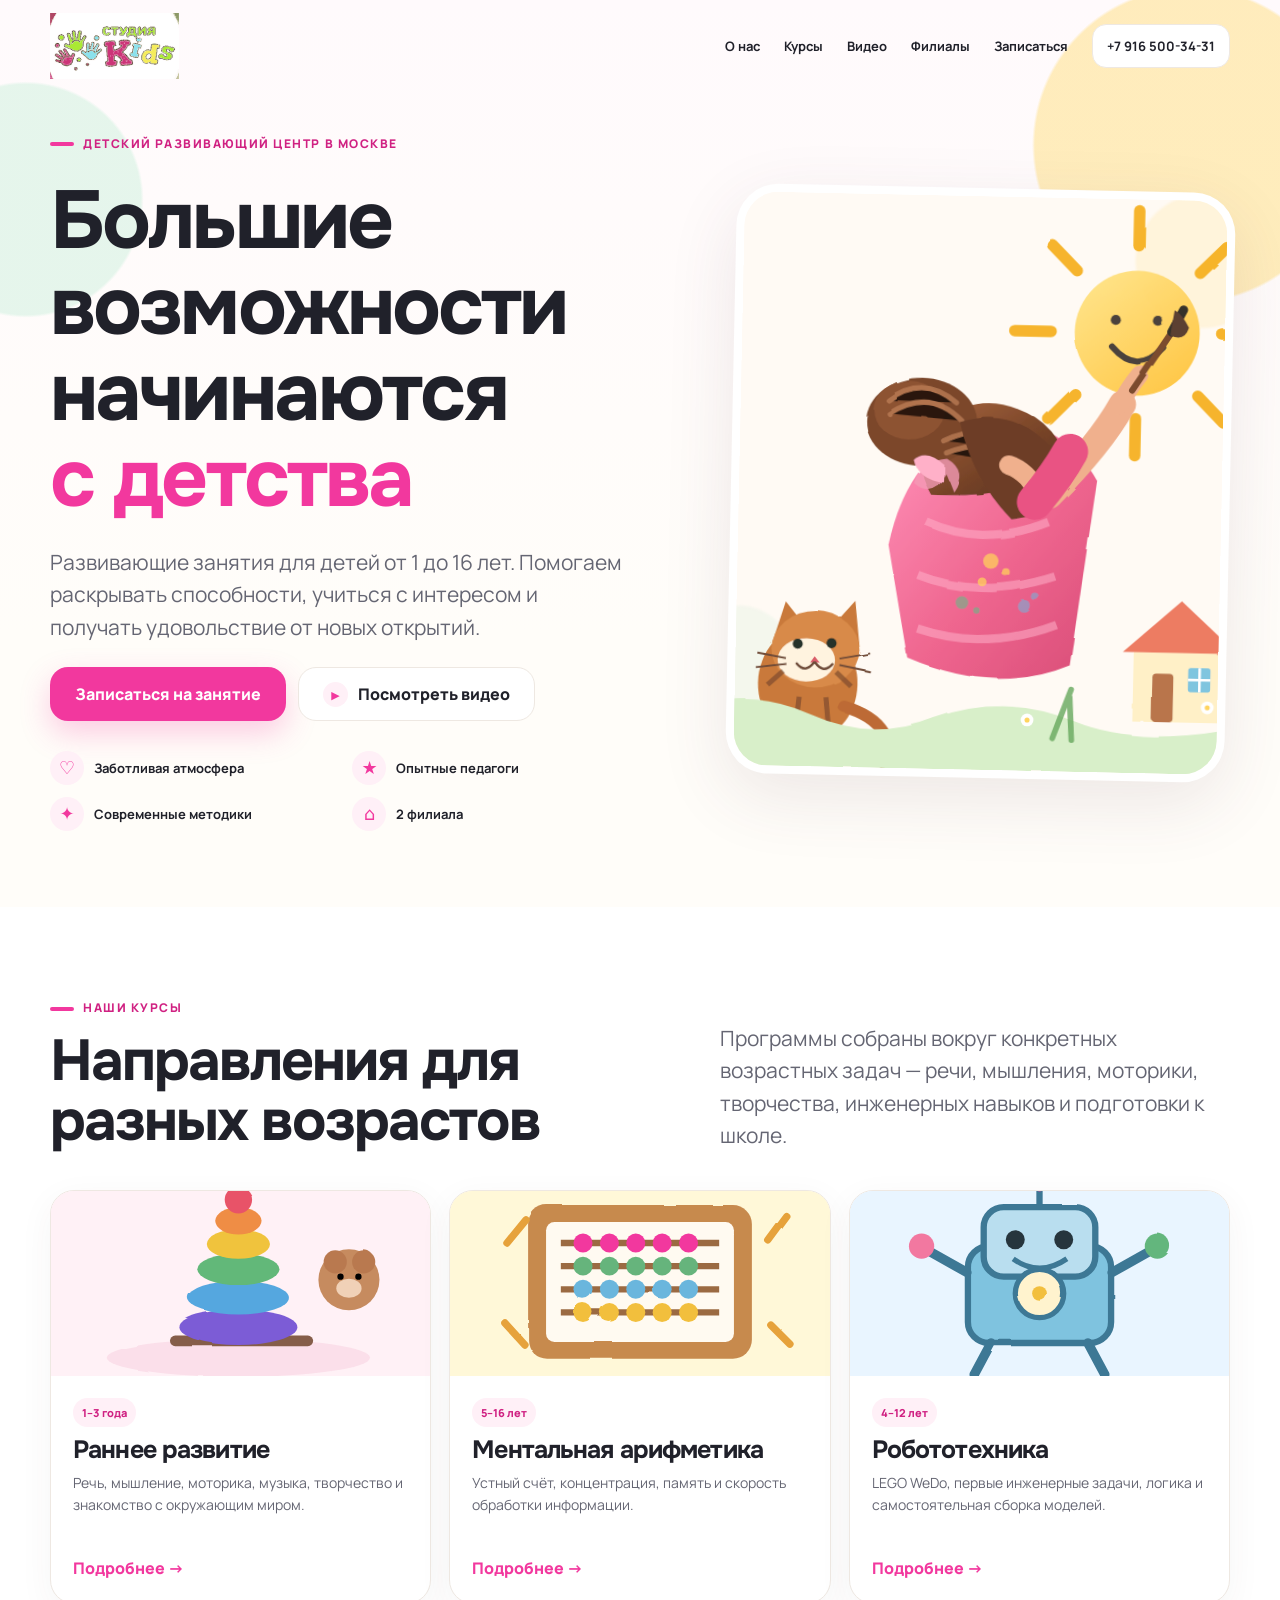
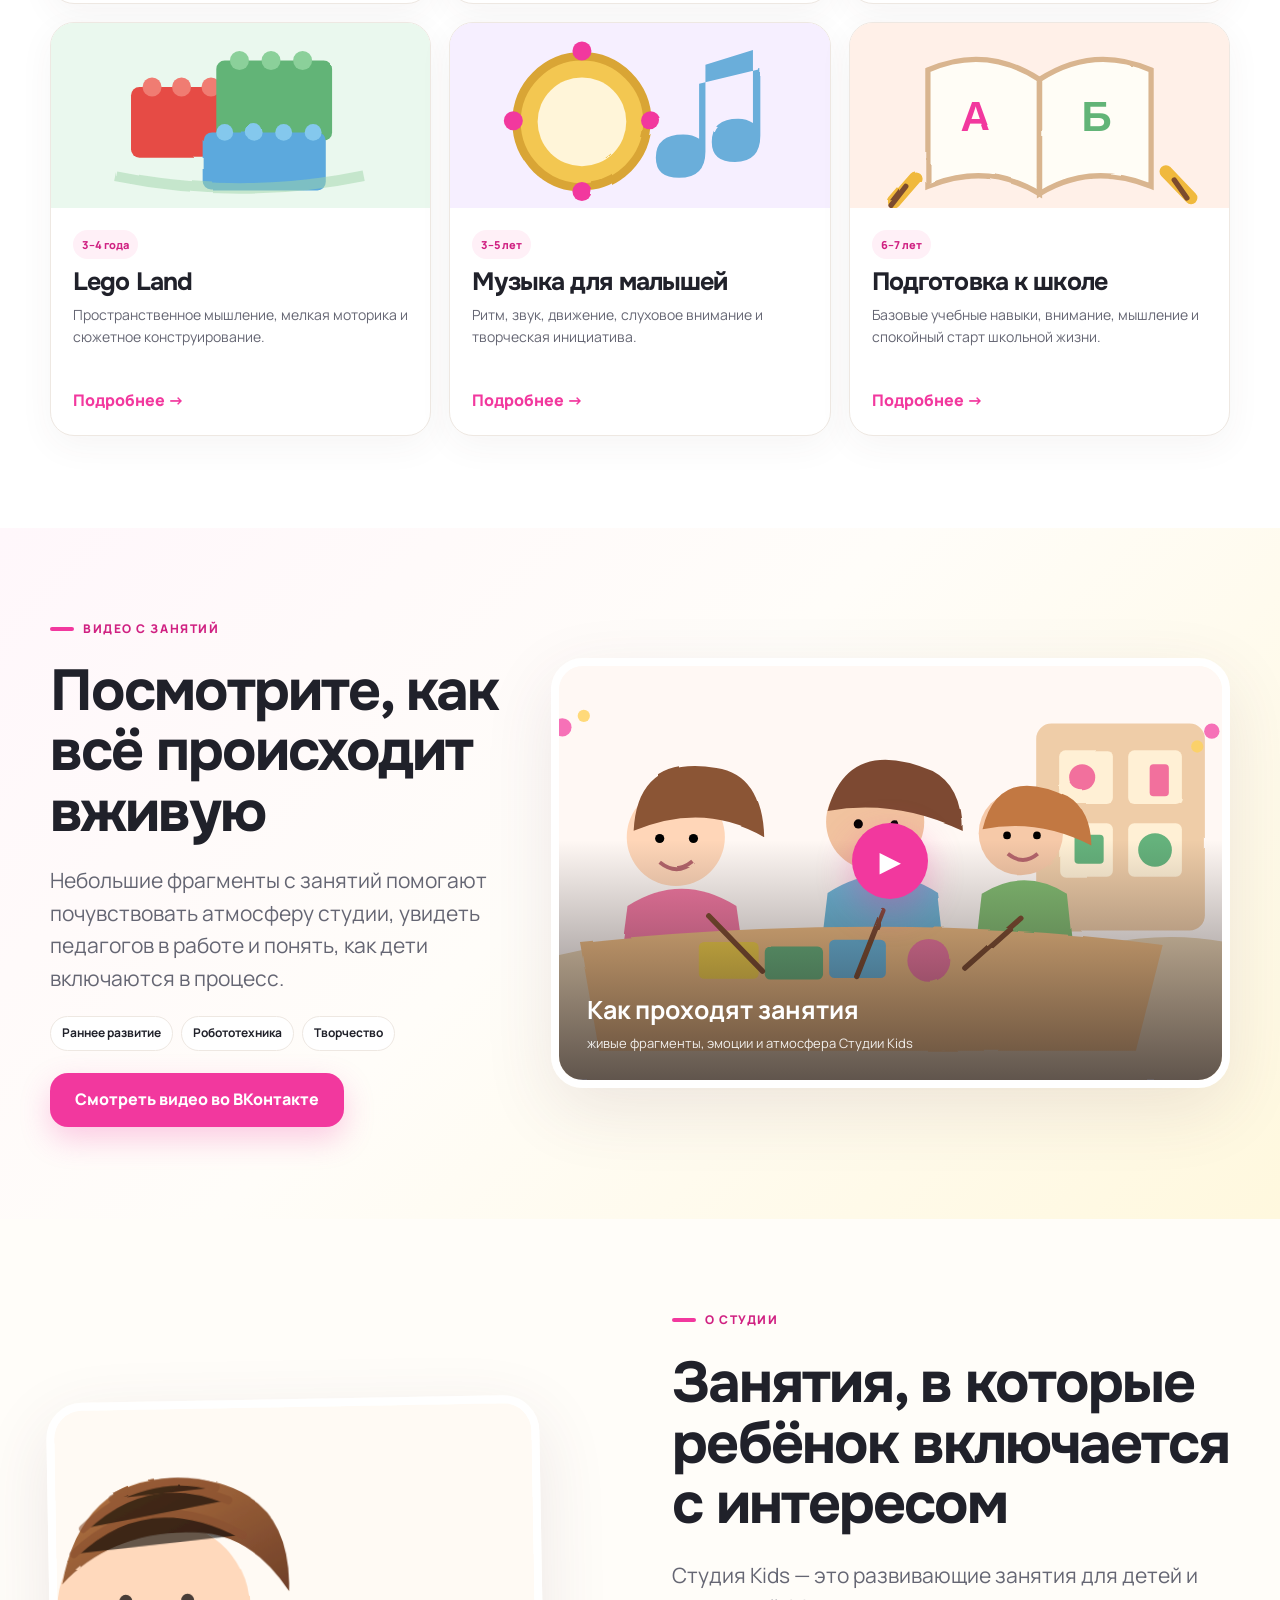
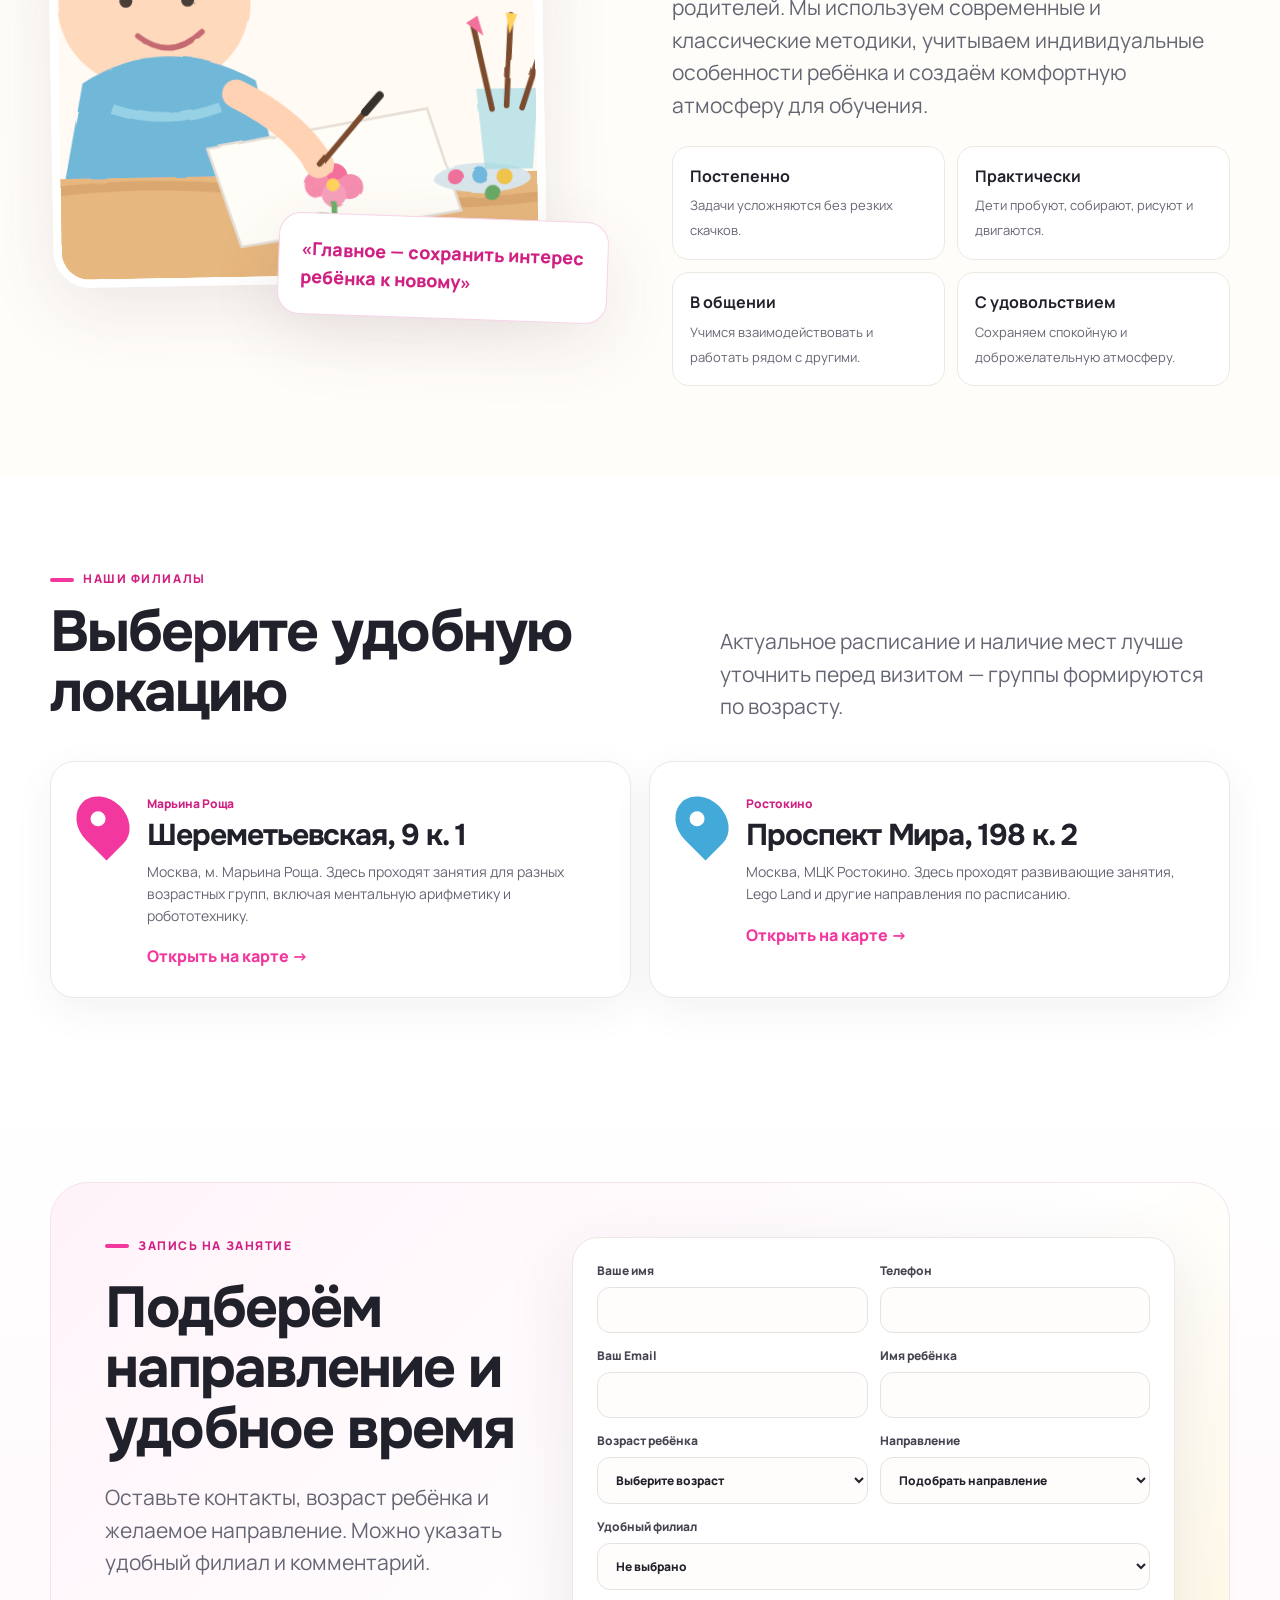
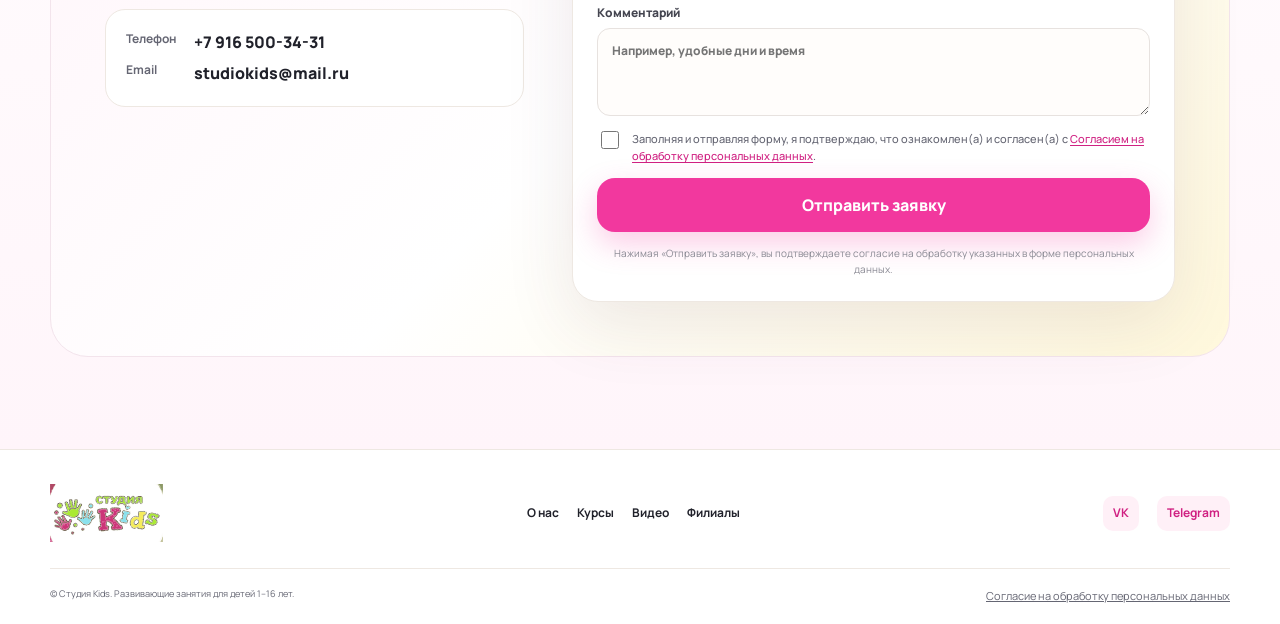
==== commit b0404a5f: "Use traced original Studiya Kids logo SVG" ====
--- a/index.html
+++ b/index.html
@@ -1 +1 @@
-<!doctype html><html lang="ru"><head><meta charset="utf-8"><meta name="viewport" content="width=device-width,initial-scale=1"><meta name="theme-color" content="#f2389e"><meta name="description" content="Студия Kids — развивающие занятия для детей от 1 до 16 лет в Москве: раннее развитие, ментальная арифметика, робототехника, Lego Land, музыка и подготовка к школе."><title>Студия Kids — развивающие занятия для детей 1–16 лет</title><link rel="preconnect" href="https://fonts.googleapis.com"><link rel="preconnect" href="https://fonts.gstatic.com" crossorigin><link href="https://fonts.googleapis.com/css2?family=Manrope:wght@400;500;600;700;800&family=Onest:wght@500;600;700;800&display=swap" rel="stylesheet"><link rel="stylesheet" href="./styles.css"></head><body><header class="header" id="header"><div class="container nav"><a class="brand brand-original" href="#top" aria-label="Студия Kids — на главную"><span class="brand-sun" aria-hidden="true"><i></i></span><span class="brand-copy"><strong>Студия</strong><span class="brand-kids"><b>K</b><b>I</b><b>D</b><b>S</b></span></span></a><nav class="nav-links" id="navLinks"><a href="#about">О нас</a><a href="#courses">Курсы</a><a href="#video">Видео</a><a href="#locations">Филиалы</a><a href="#signup">Записаться</a><a class="nav-phone" href="tel:+79165003431">+7 916 500-34-31</a></nav><button class="mobile-toggle" id="mobileToggle" aria-label="Открыть меню"><span></span><span></span><span></span></button></div></header><main id="top"><section class="hero"><div class="container hero-grid"><div class="hero-copy fade"><span class="eyebrow">Детский развивающий центр в Москве</span><h1>Большие возможности начинаются <em>с детства</em></h1><p class="lead">Развивающие занятия для детей от 1 до 16 лет. Помогаем раскрывать способности, учиться с интересом и получать удовольствие от новых открытий.</p><div class="hero-actions"><a class="btn btn-primary" href="#signup">Записаться на занятие</a><a class="btn btn-soft" href="#video"><span class="play-mini">▶</span> Посмотреть видео</a></div><div class="hero-benefits"><div><span>♡</span><b>Заботливая атмосфера</b></div><div><span>★</span><b>Опытные педагоги</b></div><div><span>✦</span><b>Современные методики</b></div><div><span>⌂</span><b>2 филиала</b></div></div></div><div class="hero-visual fade"><div class="watercolor-frame"><img src="assets/hero-watercolor.svg" alt="Детализированная акварельная иллюстрация: ребёнок рисует солнце, рядом кот и дом" fetchpriority="high"></div><span class="paint-dot paint-dot-a"></span><span class="paint-dot paint-dot-b"></span></div></div></section><section class="courses section" id="courses"><div class="container"><div class="section-head fade"><div><span class="eyebrow">Наши курсы</span><h2>Направления для разных возрастов</h2></div><p class="lead">Программы собраны вокруг конкретных возрастных задач — речи, мышления, моторики, творчества, инженерных навыков и подготовки к школе.</p></div><div class="course-grid"><article class="course fade" data-course="early"><img src="assets/course-early.svg" alt="Акварельная иллюстрация раннего развития" loading="lazy"><div class="course-body"><span class="course-age">1–3 года</span><h3>Раннее развитие</h3><p>Речь, мышление, моторика, музыка, творчество и знакомство с окружающим миром.</p><button class="course-link">Подробнее <span>→</span></button></div></article><article class="course fade" data-course="math"><img src="assets/course-math.svg" alt="Акварельная иллюстрация ментальной арифметики" loading="lazy"><div class="course-body"><span class="course-age">5–16 лет</span><h3>Ментальная арифметика</h3><p>Устный счёт, концентрация, память и скорость обработки информации.</p><button class="course-link">Подробнее <span>→</span></button></div></article><article class="course fade" data-course="robot"><img src="assets/course-robot.svg" alt="Акварельная иллюстрация робототехники" loading="lazy"><div class="course-body"><span class="course-age">4–12 лет</span><h3>Робототехника</h3><p>LEGO WeDo, первые инженерные задачи, логика и самостоятельная сборка моделей.</p><button class="course-link">Подробнее <span>→</span></button></div></article><article class="course fade" data-course="lego"><img src="assets/course-lego.svg" alt="Акварельная иллюстрация Lego Land" loading="lazy"><div class="course-body"><span class="course-age">3–4 года</span><h3>Lego Land</h3><p>Пространственное мышление, мелкая моторика и сюжетное конструирование.</p><button class="course-link">Подробнее <span>→</span></button></div></article><article class="course fade" data-course="music"><img src="assets/course-music.svg" alt="Акварельная иллюстрация музыки для малышей" loading="lazy"><div class="course-body"><span class="course-age">3–5 лет</span><h3>Музыка для малышей</h3><p>Ритм, звук, движение, слуховое внимание и творческая инициатива.</p><button class="course-link">Подробнее <span>→</span></button></div></article><article class="course fade" data-course="school"><img src="assets/course-school.svg" alt="Акварельная иллюстрация подготовки к школе" loading="lazy"><div class="course-body"><span class="course-age">6–7 лет</span><h3>Подготовка к школе</h3><p>Базовые учебные навыки, внимание, мышление и спокойный старт школьной жизни.</p><button class="course-link">Подробнее <span>→</span></button></div></article></div></div></section><section class="video-section section" id="video"><div class="container video-grid"><div class="video-copy fade"><span class="eyebrow">Видео с занятий</span><h2>Посмотрите, как всё происходит вживую</h2><p class="lead">Небольшие фрагменты с занятий помогают почувствовать атмосферу студии, увидеть педагогов в работе и понять, как дети включаются в процесс.</p><div class="video-tags"><span>Раннее развитие</span><span>Робототехника</span><span>Творчество</span></div><a class="btn btn-primary" href="https://vk.com/studiyakids" target="_blank" rel="noopener">Смотреть видео во ВКонтакте</a></div><a class="video-stage fade" href="https://vk.com/studiyakids" target="_blank" rel="noopener" aria-label="Смотреть видео Студии Kids во ВКонтакте"><img src="assets/video-poster.svg" alt="Дети на занятии — постер видео" loading="lazy"><span class="video-play">▶</span><span class="video-caption"><b>Как проходят занятия</b><small>живые фрагменты, эмоции и атмосфера Студии Kids</small></span></a></div></section><section class="about-section section" id="about"><div class="container about-grid"><div class="about-art fade"><div class="about-paint"><img src="assets/about-watercolor.svg" alt="Акварельная иллюстрация ребёнка за творческим занятием" loading="lazy"></div><div class="quote-card">«Главное — сохранить интерес ребёнка к новому»</div></div><div class="about-copy fade"><span class="eyebrow">О студии</span><h2>Занятия, в которые ребёнок включается с интересом</h2><p class="lead">Студия Kids — это развивающие занятия для детей и родителей. Мы используем современные и классические методики, учитываем индивидуальные особенности ребёнка и создаём комфортную атмосферу для обучения.</p><div class="about-points"><div><b>Постепенно</b><span>Задачи усложняются без резких скачков.</span></div><div><b>Практически</b><span>Дети пробуют, собирают, рисуют и двигаются.</span></div><div><b>В общении</b><span>Учимся взаимодействовать и работать рядом с другими.</span></div><div><b>С удовольствием</b><span>Сохраняем спокойную и доброжелательную атмосферу.</span></div></div></div></div></section><section class="locations section" id="locations"><div class="container"><div class="section-head fade"><div><span class="eyebrow">Наши филиалы</span><h2>Выберите удобную локацию</h2></div><p class="lead">Актуальное расписание и наличие мест лучше уточнить перед визитом — группы формируются по возрасту.</p></div><div class="locations-grid"><article class="location fade"><span class="pin pin-pink"></span><div><span class="location-label">Марьина Роща</span><h3>Шереметьевская, 9 к. 1</h3><p>Москва, м. Марьина Роща. Здесь проходят занятия для разных возрастных групп, включая ментальную арифметику и робототехнику.</p><a href="https://yandex.ru/maps/?text=%D0%A8%D0%B5%D1%80%D0%B5%D0%BC%D0%B5%D1%82%D1%8C%D0%B5%D0%B2%D1%81%D0%BA%D0%B0%D1%8F%209%20%D0%BA%201%20%D0%9C%D0%BE%D1%81%D0%BA%D0%B2%D0%B0" target="_blank" rel="noopener">Открыть на карте →</a></div></article><article class="location fade"><span class="pin pin-blue"></span><div><span class="location-label">Ростокино</span><h3>Проспект Мира, 198 к. 2</h3><p>Москва, МЦК Ростокино. Здесь проходят развивающие занятия, Lego Land и другие направления по расписанию.</p><a href="https://yandex.ru/maps/?text=%D0%9F%D1%80%D0%BE%D1%81%D0%BF%D0%B5%D0%BA%D1%82%20%D0%9C%D0%B8%D1%80%D0%B0%20198%20%D0%BA%202%20%D0%9C%D0%BE%D1%81%D0%BA%D0%B2%D0%B0" target="_blank" rel="noopener">Открыть на карте →</a></div></article></div></div></section><section class="signup section" id="signup"><div class="container signup-shell"><div class="signup-copy fade"><span class="eyebrow">Запись на занятие</span><h2>Подберём направление и удобное время</h2><p class="lead">Оставьте контакты, возраст ребёнка и желаемое направление. Можно указать удобный филиал и комментарий.</p><div class="contact-box"><span>Телефон</span><a href="tel:+79165003431">+7 916 500-34-31</a><span>Email</span><a href="mailto:studiokids@mail.ru">studiokids@mail.ru</a></div></div><form class="form fade" id="signupForm"><div class="form-row"><label>Ваше имя<input name="parent" autocomplete="name" required></label><label>Телефон<input name="phone" type="tel" autocomplete="tel" required></label></div><div class="form-row"><label>Ваш Email<input name="email" type="email" autocomplete="email"></label><label>Имя ребёнка<input name="child"></label></div><div class="form-row"><label>Возраст ребёнка<select name="age" required><option value="">Выберите возраст</option><option>1–3 года</option><option>3–4 года</option><option>4–5 лет</option><option>5–7 лет</option><option>8–12 лет</option><option>13–16 лет</option></select></label><label>Направление<select name="course"><option>Подобрать направление</option><option>Раннее развитие</option><option>Ментальная арифметика</option><option>Робототехника</option><option>Lego Land</option><option>Музыка для малышей</option><option>Подготовка к школе</option></select></label></div><label>Удобный филиал<select name="branch"><option>Не выбрано</option><option>Марьина Роща</option><option>Ростокино</option></select></label><label>Комментарий<textarea name="comment" placeholder="Например, удобные дни и время"></textarea></label><label class="consent"><input type="checkbox" name="consent" required><span>Заполняя и отправляя форму, я подтверждаю, что ознакомлен(а) и согласен(а) с <a href="consent.html" target="_blank">Согласием на обработку персональных данных</a>.</span></label><button class="btn btn-primary submit-btn" type="submit">Отправить заявку</button><p class="form-note">Нажимая «Отправить заявку», вы подтверждаете согласие на обработку указанных в форме персональных данных.</p></form></div></section></main><footer class="footer"><div class="container footer-main"><a class="brand brand-original" href="#top"><span class="brand-sun" aria-hidden="true"><i></i></span><span class="brand-copy"><strong>Студия</strong><span class="brand-kids"><b>K</b><b>I</b><b>D</b><b>S</b></span></span></a><div class="footer-links"><a href="#about">О нас</a><a href="#courses">Курсы</a><a href="#video">Видео</a><a href="#locations">Филиалы</a></div><div class="footer-social"><a href="https://vk.com/studiyakids" target="_blank" rel="noopener">VK</a><a href="https://t.me/studiyakids" target="_blank" rel="noopener">Telegram</a></div></div><div class="container footer-bottom"><small>© Студия Kids. Развивающие занятия для детей 1–16 лет.</small><a href="consent.html">Согласие на обработку персональных данных</a></div></footer><a class="mobile-cta" href="#signup">Записаться на занятие</a><div class="modal" id="modal" aria-hidden="true"><div class="modal-card"><div class="modal-head"><div><span class="eyebrow">Направление</span><h3 id="modalTitle"></h3></div><button class="modal-close" id="modalClose" aria-label="Закрыть">×</button></div><div class="age" id="modalAge"></div><div class="desc" id="modalDesc"></div><div class="modal-actions"><a class="btn btn-primary" href="#signup" id="modalSignup">Записаться</a><button class="btn btn-soft" id="modalClose2">Закрыть</button></div></div></div><script src="./app.js"></script></body></html>+<!doctype html><html lang="ru"><head><meta charset="utf-8"><meta name="viewport" content="width=device-width,initial-scale=1"><meta name="theme-color" content="#f2389e"><meta name="description" content="Студия Kids — развивающие занятия для детей от 1 до 16 лет в Москве: раннее развитие, ментальная арифметика, робототехника, Lego Land, музыка и подготовка к школе."><title>Студия Kids — развивающие занятия для детей 1–16 лет</title><link rel="preconnect" href="https://fonts.googleapis.com"><link rel="preconnect" href="https://fonts.gstatic.com" crossorigin><link href="https://fonts.googleapis.com/css2?family=Manrope:wght@400;500;600;700;800&family=Onest:wght@500;600;700;800&display=swap" rel="stylesheet"><link rel="stylesheet" href="./styles.css"></head><body><header class="header" id="header"><div class="container nav"><a class="brand brand-original" href="#top" aria-label="Студия Kids — на главную"><img class="brand-logo" src="assets/logo.svg" alt="Студия Kids"></a><nav class="nav-links" id="navLinks"><a href="#about">О нас</a><a href="#courses">Курсы</a><a href="#video">Видео</a><a href="#locations">Филиалы</a><a href="#signup">Записаться</a><a class="nav-phone" href="tel:+79165003431">+7 916 500-34-31</a></nav><button class="mobile-toggle" id="mobileToggle" aria-label="Открыть меню"><span></span><span></span><span></span></button></div></header><main id="top"><section class="hero"><div class="container hero-grid"><div class="hero-copy fade"><span class="eyebrow">Детский развивающий центр в Москве</span><h1>Большие возможности начинаются <em>с детства</em></h1><p class="lead">Развивающие занятия для детей от 1 до 16 лет. Помогаем раскрывать способности, учиться с интересом и получать удовольствие от новых открытий.</p><div class="hero-actions"><a class="btn btn-primary" href="#signup">Записаться на занятие</a><a class="btn btn-soft" href="#video"><span class="play-mini">▶</span> Посмотреть видео</a></div><div class="hero-benefits"><div><span>♡</span><b>Заботливая атмосфера</b></div><div><span>★</span><b>Опытные педагоги</b></div><div><span>✦</span><b>Современные методики</b></div><div><span>⌂</span><b>2 филиала</b></div></div></div><div class="hero-visual fade"><div class="watercolor-frame"><img src="assets/hero-watercolor.svg" alt="Детализированная акварельная иллюстрация: ребёнок рисует солнце, рядом кот и дом" fetchpriority="high"></div><span class="paint-dot paint-dot-a"></span><span class="paint-dot paint-dot-b"></span></div></div></section><section class="courses section" id="courses"><div class="container"><div class="section-head fade"><div><span class="eyebrow">Наши курсы</span><h2>Направления для разных возрастов</h2></div><p class="lead">Программы собраны вокруг конкретных возрастных задач — речи, мышления, моторики, творчества, инженерных навыков и подготовки к школе.</p></div><div class="course-grid"><article class="course fade" data-course="early"><img src="assets/course-early.svg" alt="Акварельная иллюстрация раннего развития" loading="lazy"><div class="course-body"><span class="course-age">1–3 года</span><h3>Раннее развитие</h3><p>Речь, мышление, моторика, музыка, творчество и знакомство с окружающим миром.</p><button class="course-link">Подробнее <span>→</span></button></div></article><article class="course fade" data-course="math"><img src="assets/course-math.svg" alt="Акварельная иллюстрация ментальной арифметики" loading="lazy"><div class="course-body"><span class="course-age">5–16 лет</span><h3>Ментальная арифметика</h3><p>Устный счёт, концентрация, память и скорость обработки информации.</p><button class="course-link">Подробнее <span>→</span></button></div></article><article class="course fade" data-course="robot"><img src="assets/course-robot.svg" alt="Акварельная иллюстрация робототехники" loading="lazy"><div class="course-body"><span class="course-age">4–12 лет</span><h3>Робототехника</h3><p>LEGO WeDo, первые инженерные задачи, логика и самостоятельная сборка моделей.</p><button class="course-link">Подробнее <span>→</span></button></div></article><article class="course fade" data-course="lego"><img src="assets/course-lego.svg" alt="Акварельная иллюстрация Lego Land" loading="lazy"><div class="course-body"><span class="course-age">3–4 года</span><h3>Lego Land</h3><p>Пространственное мышление, мелкая моторика и сюжетное конструирование.</p><button class="course-link">Подробнее <span>→</span></button></div></article><article class="course fade" data-course="music"><img src="assets/course-music.svg" alt="Акварельная иллюстрация музыки для малышей" loading="lazy"><div class="course-body"><span class="course-age">3–5 лет</span><h3>Музыка для малышей</h3><p>Ритм, звук, движение, слуховое внимание и творческая инициатива.</p><button class="course-link">Подробнее <span>→</span></button></div></article><article class="course fade" data-course="school"><img src="assets/course-school.svg" alt="Акварельная иллюстрация подготовки к школе" loading="lazy"><div class="course-body"><span class="course-age">6–7 лет</span><h3>Подготовка к школе</h3><p>Базовые учебные навыки, внимание, мышление и спокойный старт школьной жизни.</p><button class="course-link">Подробнее <span>→</span></button></div></article></div></div></section><section class="video-section section" id="video"><div class="container video-grid"><div class="video-copy fade"><span class="eyebrow">Видео с занятий</span><h2>Посмотрите, как всё происходит вживую</h2><p class="lead">Небольшие фрагменты с занятий помогают почувствовать атмосферу студии, увидеть педагогов в работе и понять, как дети включаются в процесс.</p><div class="video-tags"><span>Раннее развитие</span><span>Робототехника</span><span>Творчество</span></div><a class="btn btn-primary" href="https://vk.com/studiyakids" target="_blank" rel="noopener">Смотреть видео во ВКонтакте</a></div><a class="video-stage fade" href="https://vk.com/studiyakids" target="_blank" rel="noopener" aria-label="Смотреть видео Студии Kids во ВКонтакте"><img src="assets/video-poster.svg" alt="Дети на занятии — постер видео" loading="lazy"><span class="video-play">▶</span><span class="video-caption"><b>Как проходят занятия</b><small>живые фрагменты, эмоции и атмосфера Студии Kids</small></span></a></div></section><section class="about-section section" id="about"><div class="container about-grid"><div class="about-art fade"><div class="about-paint"><img src="assets/about-watercolor.svg" alt="Акварельная иллюстрация ребёнка за творческим занятием" loading="lazy"></div><div class="quote-card">«Главное — сохранить интерес ребёнка к новому»</div></div><div class="about-copy fade"><span class="eyebrow">О студии</span><h2>Занятия, в которые ребёнок включается с интересом</h2><p class="lead">Студия Kids — это развивающие занятия для детей и родителей. Мы используем современные и классические методики, учитываем индивидуальные особенности ребёнка и создаём комфортную атмосферу для обучения.</p><div class="about-points"><div><b>Постепенно</b><span>Задачи усложняются без резких скачков.</span></div><div><b>Практически</b><span>Дети пробуют, собирают, рисуют и двигаются.</span></div><div><b>В общении</b><span>Учимся взаимодействовать и работать рядом с другими.</span></div><div><b>С удовольствием</b><span>Сохраняем спокойную и доброжелательную атмосферу.</span></div></div></div></div></section><section class="locations section" id="locations"><div class="container"><div class="section-head fade"><div><span class="eyebrow">Наши филиалы</span><h2>Выберите удобную локацию</h2></div><p class="lead">Актуальное расписание и наличие мест лучше уточнить перед визитом — группы формируются по возрасту.</p></div><div class="locations-grid"><article class="location fade"><span class="pin pin-pink"></span><div><span class="location-label">Марьина Роща</span><h3>Шереметьевская, 9 к. 1</h3><p>Москва, м. Марьина Роща. Здесь проходят занятия для разных возрастных групп, включая ментальную арифметику и робототехнику.</p><a href="https://yandex.ru/maps/?text=%D0%A8%D0%B5%D1%80%D0%B5%D0%BC%D0%B5%D1%82%D1%8C%D0%B5%D0%B2%D1%81%D0%BA%D0%B0%D1%8F%209%20%D0%BA%201%20%D0%9C%D0%BE%D1%81%D0%BA%D0%B2%D0%B0" target="_blank" rel="noopener">Открыть на карте →</a></div></article><article class="location fade"><span class="pin pin-blue"></span><div><span class="location-label">Ростокино</span><h3>Проспект Мира, 198 к. 2</h3><p>Москва, МЦК Ростокино. Здесь проходят развивающие занятия, Lego Land и другие направления по расписанию.</p><a href="https://yandex.ru/maps/?text=%D0%9F%D1%80%D0%BE%D1%81%D0%BF%D0%B5%D0%BA%D1%82%20%D0%9C%D0%B8%D1%80%D0%B0%20198%20%D0%BA%202%20%D0%9C%D0%BE%D1%81%D0%BA%D0%B2%D0%B0" target="_blank" rel="noopener">Открыть на карте →</a></div></article></div></div></section><section class="signup section" id="signup"><div class="container signup-shell"><div class="signup-copy fade"><span class="eyebrow">Запись на занятие</span><h2>Подберём направление и удобное время</h2><p class="lead">Оставьте контакты, возраст ребёнка и желаемое направление. Можно указать удобный филиал и комментарий.</p><div class="contact-box"><span>Телефон</span><a href="tel:+79165003431">+7 916 500-34-31</a><span>Email</span><a href="mailto:studiokids@mail.ru">studiokids@mail.ru</a></div></div><form class="form fade" id="signupForm"><div class="form-row"><label>Ваше имя<input name="parent" autocomplete="name" required></label><label>Телефон<input name="phone" type="tel" autocomplete="tel" required></label></div><div class="form-row"><label>Ваш Email<input name="email" type="email" autocomplete="email"></label><label>Имя ребёнка<input name="child"></label></div><div class="form-row"><label>Возраст ребёнка<select name="age" required><option value="">Выберите возраст</option><option>1–3 года</option><option>3–4 года</option><option>4–5 лет</option><option>5–7 лет</option><option>8–12 лет</option><option>13–16 лет</option></select></label><label>Направление<select name="course"><option>Подобрать направление</option><option>Раннее развитие</option><option>Ментальная арифметика</option><option>Робототехника</option><option>Lego Land</option><option>Музыка для малышей</option><option>Подготовка к школе</option></select></label></div><label>Удобный филиал<select name="branch"><option>Не выбрано</option><option>Марьина Роща</option><option>Ростокино</option></select></label><label>Комментарий<textarea name="comment" placeholder="Например, удобные дни и время"></textarea></label><label class="consent"><input type="checkbox" name="consent" required><span>Заполняя и отправляя форму, я подтверждаю, что ознакомлен(а) и согласен(а) с <a href="consent.html" target="_blank">Согласием на обработку персональных данных</a>.</span></label><button class="btn btn-primary submit-btn" type="submit">Отправить заявку</button><p class="form-note">Нажимая «Отправить заявку», вы подтверждаете согласие на обработку указанных в форме персональных данных.</p></form></div></section></main><footer class="footer"><div class="container footer-main"><a class="brand brand-original" href="#top"><img class="brand-logo" src="assets/logo.svg" alt="Студия Kids"></a><div class="footer-links"><a href="#about">О нас</a><a href="#courses">Курсы</a><a href="#video">Видео</a><a href="#locations">Филиалы</a></div><div class="footer-social"><a href="https://vk.com/studiyakids" target="_blank" rel="noopener">VK</a><a href="https://t.me/studiyakids" target="_blank" rel="noopener">Telegram</a></div></div><div class="container footer-bottom"><small>© Студия Kids. Развивающие занятия для детей 1–16 лет.</small><a href="consent.html">Согласие на обработку персональных данных</a></div></footer><a class="mobile-cta" href="#signup">Записаться на занятие</a><div class="modal" id="modal" aria-hidden="true"><div class="modal-card"><div class="modal-head"><div><span class="eyebrow">Направление</span><h3 id="modalTitle"></h3></div><button class="modal-close" id="modalClose" aria-label="Закрыть">×</button></div><div class="age" id="modalAge"></div><div class="desc" id="modalDesc"></div><div class="modal-actions"><a class="btn btn-primary" href="#signup" id="modalSignup">Записаться</a><button class="btn btn-soft" id="modalClose2">Закрыть</button></div></div></div><script src="./app.js"></script></body></html>
--- a/styles.css
+++ b/styles.css
@@ -1 +1,7 @@
-:root{--brand-pink:#f2389e;--brand-pink-dark:#d02182;--brand-pink-soft:#fff0f7;--brand-yellow:#ffd865;--brand-mint:#dff4e8;--brand-blue:#e3f2ff;--bg:#fffdf9;--paper:#ffffff;--ink:#20212a;--muted:#656673;--line:#eee8e2;--shadow:0 22px 70px rgba(87,53,70,.11);--radius:28px}*{box-sizing:border-box}html{scroll-behavior:smooth}body{margin:0;background:var(--bg);color:var(--ink);font-family:Manrope,system-ui,-apple-system,"Segoe UI",sans-serif;line-height:1.55}body.lock{overflow:hidden}a{color:inherit;text-decoration:none}button,input,textarea,select{font:inherit}button{color:inherit}.container{width:min(1180px,calc(100% - 36px));margin:auto}.section{padding:92px 0}h1,h2,h3{font-family:Onest,Manrope,sans-serif;line-height:1.05;letter-spacing:-.035em;margin:0}h1{font-size:clamp(48px,6.4vw,88px);max-width:790px}h2{font-size:clamp(36px,4.5vw,62px)}h3{font-size:25px}p{margin:0}.lead{font-size:clamp(17px,1.7vw,21px);color:var(--muted);max-width:720px}.eyebrow{display:inline-flex;align-items:center;gap:9px;font-size:12px;font-weight:800;letter-spacing:.13em;text-transform:uppercase;color:var(--brand-pink-dark)}.eyebrow:before{content:"";width:24px;height:4px;background:var(--brand-pink);border-radius:999px}.btn{display:inline-flex;align-items:center;justify-content:center;gap:10px;min-height:54px;padding:0 24px;border:1px solid transparent;border-radius:18px;font-weight:800;cursor:pointer;transition:.22s transform,.22s box-shadow,.22s background}.btn:hover{transform:translateY(-2px)}.btn-primary{background:var(--brand-pink);color:#fff;box-shadow:0 12px 30px rgba(242,56,158,.25)}.btn-primary:hover{background:var(--brand-pink-dark)}.btn-soft{background:#fff;border-color:var(--line)}.play-mini{font-size:11px;width:25px;height:25px;border-radius:50%;display:grid;place-items:center;background:var(--brand-pink-soft);color:var(--brand-pink)}.header{position:fixed;inset:0 0 auto;z-index:50;padding:13px 0;transition:.25s}.header.scrolled{background:rgba(255,253,249,.92);backdrop-filter:blur(16px);border-bottom:1px solid rgba(238,232,226,.86)}.nav{display:flex;align-items:center;justify-content:space-between;gap:28px}.brand{display:flex;align-items:center;gap:10px;flex-shrink:0}.brand-sun{position:relative;width:44px;height:44px;display:grid;place-items:center}.brand-sun:before{content:"";width:24px;height:24px;border-radius:50%;background:var(--brand-yellow);box-shadow:0 -18px 0 -10px var(--brand-yellow),0 18px 0 -10px var(--brand-yellow),18px 0 0 -10px var(--brand-yellow),-18px 0 0 -10px var(--brand-yellow),13px 13px 0 -10px var(--brand-yellow),-13px 13px 0 -10px var(--brand-yellow),13px -13px 0 -10px var(--brand-yellow),-13px -13px 0 -10px var(--brand-yellow)}.brand-sun i{position:absolute;width:4px;height:4px;border-radius:50%;background:#333;box-shadow:8px 0 0 #333}.brand-sun i:after{content:"";position:absolute;width:10px;height:5px;border-bottom:2px solid #333;border-radius:0 0 50% 50%;top:7px;left:1px}.brand-copy{display:flex;flex-direction:column;line-height:.92}.brand-copy strong{font-family:Onest,sans-serif;font-size:22px;letter-spacing:.02em}.brand-kids{font-family:Onest,sans-serif;font-size:17px;font-weight:800;letter-spacing:.08em}.brand-kids b:nth-child(1){color:var(--brand-pink)}.brand-kids b:nth-child(2){color:#ffae00}.brand-kids b:nth-child(3){color:#43a9d8}.brand-kids b:nth-child(4){color:#55a84f}.nav-links{display:flex;align-items:center;gap:24px;font-size:13px;font-weight:700}.nav-links>a:not(.nav-phone):hover{color:var(--brand-pink)}.nav-phone{padding:11px 14px;background:#fff;border:1px solid var(--line);border-radius:14px}.mobile-toggle{display:none;border:0;background:none;padding:8px}.mobile-toggle span{display:block;width:24px;height:2px;background:var(--ink);margin:5px 0;border-radius:999px}.hero{padding:135px 0 76px;overflow:hidden;background:radial-gradient(circle at 2% 22%,rgba(223,244,232,.8) 0 8%,transparent 8.2%),radial-gradient(circle at 93% 16%,rgba(255,216,101,.42) 0 11%,transparent 11.2%),linear-gradient(180deg,#fffafc 0%,#fffdf9 70%)}.hero-grid{display:grid;grid-template-columns:1.03fr .97fr;gap:48px;align-items:center}.hero-copy{display:flex;flex-direction:column;align-items:flex-start;gap:24px}.hero h1 em{font-style:normal;color:var(--brand-pink);position:relative;white-space:nowrap}.hero h1 em:after{content:"";position:absolute;left:-2px;right:-3px;bottom:4px;height:12px;background:rgba(255,216,101,.65);z-index:-1;border-radius:999px;transform:rotate(-1deg)}.hero-actions{display:flex;gap:12px;flex-wrap:wrap}.hero-benefits{display:grid;grid-template-columns:repeat(2,minmax(0,1fr));gap:12px 22px;width:100%;max-width:610px;padding-top:6px}.hero-benefits div{display:flex;align-items:center;gap:10px;font-size:13px}.hero-benefits span{width:34px;height:34px;display:grid;place-items:center;border-radius:50%;background:var(--brand-pink-soft);color:var(--brand-pink);font-size:18px}.hero-visual{position:relative;min-height:610px}.watercolor-frame{position:absolute;inset:10px 0 10px 50px;border-radius:42px;overflow:hidden;background:#fff;box-shadow:var(--shadow);border:8px solid rgba(255,255,255,.9);transform:rotate(1.2deg)}.watercolor-frame img{width:100%;height:100%;object-fit:cover;display:block}.paint-dot{position:absolute;border-radius:50%;filter:blur(.1px);z-index:-1}.paint-dot-a{width:160px;height:160px;background:rgba(242,56,158,.16);left:2px;bottom:8px}.paint-dot-b{width:210px;height:210px;background:rgba(255,216,101,.36);right:-60px;top:-40px}.section-head{display:flex;justify-content:space-between;align-items:end;gap:30px;margin-bottom:38px}.section-head>div{display:flex;flex-direction:column;gap:13px}.section-head .lead{max-width:510px}.courses{background:#fff}.course-grid{display:grid;grid-template-columns:repeat(3,1fr);gap:18px}.course{background:#fff;border:1px solid var(--line);border-radius:24px;overflow:hidden;cursor:pointer;box-shadow:0 10px 35px rgba(73,54,62,.05);transition:.25s transform,.25s box-shadow}.course:hover{transform:translateY(-5px);box-shadow:var(--shadow)}.course img{width:100%;height:185px;object-fit:cover;display:block;background:var(--brand-pink-soft)}.course:nth-child(2) img{background:#fff7d9}.course:nth-child(3) img{background:#eaf5ff}.course:nth-child(4) img{background:#eaf8ee}.course:nth-child(5) img{background:#f5edff}.course:nth-child(6) img{background:#fff1e8}.course-body{padding:22px}.course-age{display:inline-flex;padding:6px 9px;border-radius:999px;background:var(--brand-pink-soft);color:var(--brand-pink-dark);font-size:11px;font-weight:800;margin-bottom:10px}.course h3{margin-bottom:9px}.course p{color:var(--muted);font-size:14px;min-height:66px}.course-link{margin-top:18px;border:0;background:none;padding:0;font-weight:800;color:var(--brand-pink);cursor:pointer}.video-section{background:linear-gradient(135deg,#fff7fb 0%,#fffdf9 46%,#fff8de 100%)}.video-grid{display:grid;grid-template-columns:.8fr 1.2fr;gap:48px;align-items:center}.video-copy{display:flex;flex-direction:column;align-items:flex-start;gap:22px}.video-tags{display:flex;gap:8px;flex-wrap:wrap}.video-tags span{padding:7px 11px;border-radius:999px;background:#fff;border:1px solid var(--line);font-size:12px;font-weight:700}.video-stage{position:relative;display:block;border-radius:32px;overflow:hidden;min-height:430px;box-shadow:var(--shadow);border:8px solid #fff}.video-stage img{position:absolute;inset:0;width:100%;height:100%;object-fit:cover}.video-stage:after{content:"";position:absolute;inset:0;background:linear-gradient(180deg,transparent 42%,rgba(26,20,24,.66) 100%)}.video-play{position:absolute;left:50%;top:47%;transform:translate(-50%,-50%);width:76px;height:76px;display:grid;place-items:center;border-radius:50%;background:var(--brand-pink);color:#fff;font-size:28px;z-index:2;box-shadow:0 12px 35px rgba(242,56,158,.35)}.video-caption{position:absolute;left:28px;right:28px;bottom:26px;z-index:2;color:#fff}.video-caption b{display:block;font-size:25px}.video-caption small{font-size:13px;opacity:.9}.about-section{background:var(--bg)}.about-grid{display:grid;grid-template-columns:1fr 1fr;gap:64px;align-items:center}.about-art{position:relative;min-height:540px}.about-paint{position:absolute;inset:20px 65px 35px 0;border-radius:36px;overflow:hidden;box-shadow:var(--shadow);border:8px solid #fff;transform:rotate(-1deg)}.about-paint img{width:100%;height:100%;object-fit:cover;display:block}.quote-card{position:absolute;right:0;bottom:0;width:min(330px,80%);padding:22px;border-radius:22px;background:#fff;border:1px solid #f7d4e8;box-shadow:var(--shadow);font-weight:800;font-size:18px;color:var(--brand-pink-dark);transform:rotate(2deg)}.about-copy{display:flex;flex-direction:column;gap:24px}.about-points{display:grid;grid-template-columns:1fr 1fr;gap:12px}.about-points div{padding:17px;border-radius:17px;background:#fff;border:1px solid var(--line)}.about-points b{display:block;margin-bottom:4px}.about-points span{font-size:13px;color:var(--muted)}.locations{background:#fff}.locations-grid{display:grid;grid-template-columns:1fr 1fr;gap:18px}.location{display:grid;grid-template-columns:auto 1fr;gap:20px;padding:28px;border-radius:24px;background:#fff;border:1px solid var(--line);box-shadow:0 12px 40px rgba(56,43,49,.06)}.pin{width:48px;height:58px;border-radius:50% 50% 50% 0;transform:rotate(-45deg);margin-top:4px;position:relative}.pin:after{content:"";position:absolute;width:15px;height:15px;border-radius:50%;background:#fff;left:16px;top:15px}.pin-pink{background:var(--brand-pink)}.pin-blue{background:#43a9d8}.location-label{font-size:12px;font-weight:800;color:var(--brand-pink-dark)}.location h3{font-size:30px;margin:5px 0 10px}.location p{font-size:14px;color:var(--muted);margin-bottom:18px}.location a{font-weight:800;color:var(--brand-pink)}.signup{background:linear-gradient(180deg,#fff 0%,#fff5fa 100%)}.signup-shell{display:grid;grid-template-columns:.82fr 1.18fr;gap:48px;align-items:start;padding:54px;border-radius:38px;background:linear-gradient(135deg,#fff3f9,#fff 55%,#fff8dc);border:1px solid #f3e4ec}.signup-copy{display:flex;flex-direction:column;gap:22px}.contact-box{display:grid;grid-template-columns:auto 1fr;gap:7px 18px;padding:20px;border-radius:20px;background:#fff;border:1px solid var(--line);margin-top:8px}.contact-box span{font-size:12px;color:var(--muted);font-weight:700}.contact-box a{font-weight:800}.form{background:#fff;border:1px solid var(--line);border-radius:26px;padding:24px;display:grid;gap:14px;box-shadow:var(--shadow)}.form-row{display:grid;grid-template-columns:1fr 1fr;gap:12px}.form label:not(.consent){display:grid;gap:6px;font-size:12px;font-weight:800;color:#444550}.form input,.form select,.form textarea{width:100%;border:1px solid #e7e2df;border-radius:13px;background:#fffdfb;padding:13px 14px;outline:0;color:var(--ink)}.form input:focus,.form select:focus,.form textarea:focus{border-color:var(--brand-pink);box-shadow:0 0 0 3px rgba(242,56,158,.10)}.form textarea{min-height:88px;resize:vertical}.consent{display:grid;grid-template-columns:auto 1fr;gap:10px;align-items:start;font-size:11px;color:var(--muted);font-weight:500}.consent input{width:18px;height:18px;accent-color:var(--brand-pink);margin-top:1px}.consent a{color:var(--brand-pink-dark);text-decoration:underline;text-underline-offset:2px}.submit-btn{width:100%}.form-note{font-size:10px;color:#898993;text-align:center}.footer{padding:34px 0 20px;background:#fff;border-top:1px solid var(--line)}.footer-main{display:flex;align-items:center;justify-content:space-between;gap:28px}.footer-links,.footer-social{display:flex;gap:18px;align-items:center;font-size:12px;font-weight:700}.footer-social a{padding:8px 10px;border-radius:10px;background:var(--brand-pink-soft);color:var(--brand-pink-dark)}.footer-bottom{display:flex;justify-content:space-between;gap:20px;margin-top:26px;padding-top:18px;border-top:1px solid var(--line);font-size:11px;color:var(--muted)}.footer-bottom a{text-decoration:underline}.modal{position:fixed;inset:0;z-index:100;display:none;place-items:center;padding:20px;background:rgba(28,22,25,.58);backdrop-filter:blur(8px)}.modal.open{display:grid}.modal-card{width:min(690px,100%);max-height:90vh;overflow:auto;background:#fff;border-radius:28px;padding:34px;box-shadow:0 40px 100px rgba(0,0,0,.27)}.modal-head{display:flex;justify-content:space-between;gap:20px;align-items:start}.modal-close{border:0;background:var(--brand-pink-soft);width:42px;height:42px;border-radius:50%;cursor:pointer;font-size:20px}.modal .age{font-size:13px;color:var(--muted);font-weight:700;margin:8px 0 20px}.modal .desc{color:#4f4b47;white-space:pre-line}.modal-actions{display:flex;gap:10px;margin-top:26px}.fade{opacity:0;transform:translateY(18px);transition:.65s ease}.fade.show{opacity:1;transform:none}.mobile-cta{display:none}@media(max-width:980px){.nav-links{display:none}.mobile-toggle{display:block}.nav-links.open{position:absolute;display:flex;flex-direction:column;align-items:stretch;top:72px;left:18px;right:18px;background:#fff;padding:18px;border:1px solid var(--line);border-radius:20px;box-shadow:var(--shadow)}.hero-grid,.video-grid,.about-grid,.signup-shell{grid-template-columns:1fr}.hero-visual{min-height:580px}.watercolor-frame{left:0;right:40px}.course-grid{grid-template-columns:repeat(2,1fr)}.video-grid{gap:30px}.about-grid{gap:34px}.signup-shell{padding:38px}.footer-main{flex-wrap:wrap}}@media(max-width:650px){.container{width:min(100% - 24px,1180px)}.section{padding:64px 0}.hero{padding:105px 0 58px}.hero-copy{gap:20px}.hero-benefits{grid-template-columns:1fr 1fr}.hero-visual{min-height:440px}.watercolor-frame{inset:5px 0 5px 0;border-radius:28px}.paint-dot{display:none}.section-head{align-items:flex-start;flex-direction:column}.course-grid{grid-template-columns:1fr}.course img{height:190px}.video-stage{min-height:300px;border-radius:24px}.video-play{width:62px;height:62px}.about-art{min-height:430px}.about-paint{inset:0 26px 42px 0}.quote-card{width:82%;font-size:15px}.about-points{grid-template-columns:1fr}.locations-grid{grid-template-columns:1fr}.signup-shell{padding:24px 16px;border-radius:28px}.form-row{grid-template-columns:1fr}.footer-main{align-items:flex-start;flex-direction:column}.footer-bottom{flex-direction:column}.footer{padding-bottom:92px}.mobile-cta{position:fixed;display:flex;left:12px;right:12px;bottom:12px;z-index:70;min-height:54px;align-items:center;justify-content:center;border-radius:17px;background:var(--brand-pink);color:#fff;font-weight:800;box-shadow:0 14px 40px rgba(242,56,158,.30)}}@media(prefers-reduced-motion:reduce){html{scroll-behavior:auto}.fade{transition:none;opacity:1;transform:none}.btn,.course{transition:none}}+:root{--brand-pink:#f2389e;--brand-pink-dark:#d02182;--brand-pink-soft:#fff0f7;--brand-yellow:#ffd865;--brand-mint:#dff4e8;--brand-blue:#e3f2ff;--bg:#fffdf9;--paper:#ffffff;--ink:#20212a;--muted:#656673;--line:#eee8e2;--shadow:0 22px 70px rgba(87,53,70,.11);--radius:28px}*{box-sizing:border-box}html{scroll-behavior:smooth}body{margin:0;background:var(--bg);color:var(--ink);font-family:Manrope,system-ui,-apple-system,"Segoe UI",sans-serif;line-height:1.55}body.lock{overflow:hidden}a{color:inherit;text-decoration:none}button,input,textarea,select{font:inherit}button{color:inherit}.container{width:min(1180px,calc(100% - 36px));margin:auto}.section{padding:92px 0}h1,h2,h3{font-family:Onest,Manrope,sans-serif;line-height:1.05;letter-spacing:-.035em;margin:0}h1{font-size:clamp(48px,6.4vw,88px);max-width:790px}h2{font-size:clamp(36px,4.5vw,62px)}h3{font-size:25px}p{margin:0}.lead{font-size:clamp(17px,1.7vw,21px);color:var(--muted);max-width:720px}.eyebrow{display:inline-flex;align-items:center;gap:9px;font-size:12px;font-weight:800;letter-spacing:.13em;text-transform:uppercase;color:var(--brand-pink-dark)}.eyebrow:before{content:"";width:24px;height:4px;background:var(--brand-pink);border-radius:999px}.btn{display:inline-flex;align-items:center;justify-content:center;gap:10px;min-height:54px;padding:0 24px;border:1px solid transparent;border-radius:18px;font-weight:800;cursor:pointer;transition:.22s transform,.22s box-shadow,.22s background}.btn:hover{transform:translateY(-2px)}.btn-primary{background:var(--brand-pink);color:#fff;box-shadow:0 12px 30px rgba(242,56,158,.25)}.btn-primary:hover{background:var(--brand-pink-dark)}.btn-soft{background:#fff;border-color:var(--line)}.play-mini{font-size:11px;width:25px;height:25px;border-radius:50%;display:grid;place-items:center;background:var(--brand-pink-soft);color:var(--brand-pink)}.header{position:fixed;inset:0 0 auto;z-index:50;padding:13px 0;transition:.25s}.header.scrolled{background:rgba(255,253,249,.92);backdrop-filter:blur(16px);border-bottom:1px solid rgba(238,232,226,.86)}.nav{display:flex;align-items:center;justify-content:space-between;gap:28px}.brand{display:flex;align-items:center;gap:10px;flex-shrink:0}.brand-sun{position:relative;width:44px;height:44px;display:grid;place-items:center}.brand-sun:before{content:"";width:24px;height:24px;border-radius:50%;background:var(--brand-yellow);box-shadow:0 -18px 0 -10px var(--brand-yellow),0 18px 0 -10px var(--brand-yellow),18px 0 0 -10px var(--brand-yellow),-18px 0 0 -10px var(--brand-yellow),13px 13px 0 -10px var(--brand-yellow),-13px 13px 0 -10px var(--brand-yellow),13px -13px 0 -10px var(--brand-yellow),-13px -13px 0 -10px var(--brand-yellow)}.brand-sun i{position:absolute;width:4px;height:4px;border-radius:50%;background:#333;box-shadow:8px 0 0 #333}.brand-sun i:after{content:"";position:absolute;width:10px;height:5px;border-bottom:2px solid #333;border-radius:0 0 50% 50%;top:7px;left:1px}.brand-copy{display:flex;flex-direction:column;line-height:.92}.brand-copy strong{font-family:Onest,sans-serif;font-size:22px;letter-spacing:.02em}.brand-kids{font-family:Onest,sans-serif;font-size:17px;font-weight:800;letter-spacing:.08em}.brand-kids b:nth-child(1){color:var(--brand-pink)}.brand-kids b:nth-child(2){color:#ffae00}.brand-kids b:nth-child(3){color:#43a9d8}.brand-kids b:nth-child(4){color:#55a84f}.nav-links{display:flex;align-items:center;gap:24px;font-size:13px;font-weight:700}.nav-links>a:not(.nav-phone):hover{color:var(--brand-pink)}.nav-phone{padding:11px 14px;background:#fff;border:1px solid var(--line);border-radius:14px}.mobile-toggle{display:none;border:0;background:none;padding:8px}.mobile-toggle span{display:block;width:24px;height:2px;background:var(--ink);margin:5px 0;border-radius:999px}.hero{padding:135px 0 76px;overflow:hidden;background:radial-gradient(circle at 2% 22%,rgba(223,244,232,.8) 0 8%,transparent 8.2%),radial-gradient(circle at 93% 16%,rgba(255,216,101,.42) 0 11%,transparent 11.2%),linear-gradient(180deg,#fffafc 0%,#fffdf9 70%)}.hero-grid{display:grid;grid-template-columns:1.03fr .97fr;gap:48px;align-items:center}.hero-copy{display:flex;flex-direction:column;align-items:flex-start;gap:24px}.hero h1 em{font-style:normal;color:var(--brand-pink);position:relative;white-space:nowrap}.hero h1 em:after{content:"";position:absolute;left:-2px;right:-3px;bottom:4px;height:12px;background:rgba(255,216,101,.65);z-index:-1;border-radius:999px;transform:rotate(-1deg)}.hero-actions{display:flex;gap:12px;flex-wrap:wrap}.hero-benefits{display:grid;grid-template-columns:repeat(2,minmax(0,1fr));gap:12px 22px;width:100%;max-width:610px;padding-top:6px}.hero-benefits div{display:flex;align-items:center;gap:10px;font-size:13px}.hero-benefits span{width:34px;height:34px;display:grid;place-items:center;border-radius:50%;background:var(--brand-pink-soft);color:var(--brand-pink);font-size:18px}.hero-visual{position:relative;min-height:610px}.watercolor-frame{position:absolute;inset:10px 0 10px 50px;border-radius:42px;overflow:hidden;background:#fff;box-shadow:var(--shadow);border:8px solid rgba(255,255,255,.9);transform:rotate(1.2deg)}.watercolor-frame img{width:100%;height:100%;object-fit:cover;display:block}.paint-dot{position:absolute;border-radius:50%;filter:blur(.1px);z-index:-1}.paint-dot-a{width:160px;height:160px;background:rgba(242,56,158,.16);left:2px;bottom:8px}.paint-dot-b{width:210px;height:210px;background:rgba(255,216,101,.36);right:-60px;top:-40px}.section-head{display:flex;justify-content:space-between;align-items:end;gap:30px;margin-bottom:38px}.section-head>div{display:flex;flex-direction:column;gap:13px}.section-head .lead{max-width:510px}.courses{background:#fff}.course-grid{display:grid;grid-template-columns:repeat(3,1fr);gap:18px}.course{background:#fff;border:1px solid var(--line);border-radius:24px;overflow:hidden;cursor:pointer;box-shadow:0 10px 35px rgba(73,54,62,.05);transition:.25s transform,.25s box-shadow}.course:hover{transform:translateY(-5px);box-shadow:var(--shadow)}.course img{width:100%;height:185px;object-fit:cover;display:block;background:var(--brand-pink-soft)}.course:nth-child(2) img{background:#fff7d9}.course:nth-child(3) img{background:#eaf5ff}.course:nth-child(4) img{background:#eaf8ee}.course:nth-child(5) img{background:#f5edff}.course:nth-child(6) img{background:#fff1e8}.course-body{padding:22px}.course-age{display:inline-flex;padding:6px 9px;border-radius:999px;background:var(--brand-pink-soft);color:var(--brand-pink-dark);font-size:11px;font-weight:800;margin-bottom:10px}.course h3{margin-bottom:9px}.course p{color:var(--muted);font-size:14px;min-height:66px}.course-link{margin-top:18px;border:0;background:none;padding:0;font-weight:800;color:var(--brand-pink);cursor:pointer}.video-section{background:linear-gradient(135deg,#fff7fb 0%,#fffdf9 46%,#fff8de 100%)}.video-grid{display:grid;grid-template-columns:.8fr 1.2fr;gap:48px;align-items:center}.video-copy{display:flex;flex-direction:column;align-items:flex-start;gap:22px}.video-tags{display:flex;gap:8px;flex-wrap:wrap}.video-tags span{padding:7px 11px;border-radius:999px;background:#fff;border:1px solid var(--line);font-size:12px;font-weight:700}.video-stage{position:relative;display:block;border-radius:32px;overflow:hidden;min-height:430px;box-shadow:var(--shadow);border:8px solid #fff}.video-stage img{position:absolute;inset:0;width:100%;height:100%;object-fit:cover}.video-stage:after{content:"";position:absolute;inset:0;background:linear-gradient(180deg,transparent 42%,rgba(26,20,24,.66) 100%)}.video-play{position:absolute;left:50%;top:47%;transform:translate(-50%,-50%);width:76px;height:76px;display:grid;place-items:center;border-radius:50%;background:var(--brand-pink);color:#fff;font-size:28px;z-index:2;box-shadow:0 12px 35px rgba(242,56,158,.35)}.video-caption{position:absolute;left:28px;right:28px;bottom:26px;z-index:2;color:#fff}.video-caption b{display:block;font-size:25px}.video-caption small{font-size:13px;opacity:.9}.about-section{background:var(--bg)}.about-grid{display:grid;grid-template-columns:1fr 1fr;gap:64px;align-items:center}.about-art{position:relative;min-height:540px}.about-paint{position:absolute;inset:20px 65px 35px 0;border-radius:36px;overflow:hidden;box-shadow:var(--shadow);border:8px solid #fff;transform:rotate(-1deg)}.about-paint img{width:100%;height:100%;object-fit:cover;display:block}.quote-card{position:absolute;right:0;bottom:0;width:min(330px,80%);padding:22px;border-radius:22px;background:#fff;border:1px solid #f7d4e8;box-shadow:var(--shadow);font-weight:800;font-size:18px;color:var(--brand-pink-dark);transform:rotate(2deg)}.about-copy{display:flex;flex-direction:column;gap:24px}.about-points{display:grid;grid-template-columns:1fr 1fr;gap:12px}.about-points div{padding:17px;border-radius:17px;background:#fff;border:1px solid var(--line)}.about-points b{display:block;margin-bottom:4px}.about-points span{font-size:13px;color:var(--muted)}.locations{background:#fff}.locations-grid{display:grid;grid-template-columns:1fr 1fr;gap:18px}.location{display:grid;grid-template-columns:auto 1fr;gap:20px;padding:28px;border-radius:24px;background:#fff;border:1px solid var(--line);box-shadow:0 12px 40px rgba(56,43,49,.06)}.pin{width:48px;height:58px;border-radius:50% 50% 50% 0;transform:rotate(-45deg);margin-top:4px;position:relative}.pin:after{content:"";position:absolute;width:15px;height:15px;border-radius:50%;background:#fff;left:16px;top:15px}.pin-pink{background:var(--brand-pink)}.pin-blue{background:#43a9d8}.location-label{font-size:12px;font-weight:800;color:var(--brand-pink-dark)}.location h3{font-size:30px;margin:5px 0 10px}.location p{font-size:14px;color:var(--muted);margin-bottom:18px}.location a{font-weight:800;color:var(--brand-pink)}.signup{background:linear-gradient(180deg,#fff 0%,#fff5fa 100%)}.signup-shell{display:grid;grid-template-columns:.82fr 1.18fr;gap:48px;align-items:start;padding:54px;border-radius:38px;background:linear-gradient(135deg,#fff3f9,#fff 55%,#fff8dc);border:1px solid #f3e4ec}.signup-copy{display:flex;flex-direction:column;gap:22px}.contact-box{display:grid;grid-template-columns:auto 1fr;gap:7px 18px;padding:20px;border-radius:20px;background:#fff;border:1px solid var(--line);margin-top:8px}.contact-box span{font-size:12px;color:var(--muted);font-weight:700}.contact-box a{font-weight:800}.form{background:#fff;border:1px solid var(--line);border-radius:26px;padding:24px;display:grid;gap:14px;box-shadow:var(--shadow)}.form-row{display:grid;grid-template-columns:1fr 1fr;gap:12px}.form label:not(.consent){display:grid;gap:6px;font-size:12px;font-weight:800;color:#444550}.form input,.form select,.form textarea{width:100%;border:1px solid #e7e2df;border-radius:13px;background:#fffdfb;padding:13px 14px;outline:0;color:var(--ink)}.form input:focus,.form select:focus,.form textarea:focus{border-color:var(--brand-pink);box-shadow:0 0 0 3px rgba(242,56,158,.10)}.form textarea{min-height:88px;resize:vertical}.consent{display:grid;grid-template-columns:auto 1fr;gap:10px;align-items:start;font-size:11px;color:var(--muted);font-weight:500}.consent input{width:18px;height:18px;accent-color:var(--brand-pink);margin-top:1px}.consent a{color:var(--brand-pink-dark);text-decoration:underline;text-underline-offset:2px}.submit-btn{width:100%}.form-note{font-size:10px;color:#898993;text-align:center}.footer{padding:34px 0 20px;background:#fff;border-top:1px solid var(--line)}.footer-main{display:flex;align-items:center;justify-content:space-between;gap:28px}.footer-links,.footer-social{display:flex;gap:18px;align-items:center;font-size:12px;font-weight:700}.footer-social a{padding:8px 10px;border-radius:10px;background:var(--brand-pink-soft);color:var(--brand-pink-dark)}.footer-bottom{display:flex;justify-content:space-between;gap:20px;margin-top:26px;padding-top:18px;border-top:1px solid var(--line);font-size:11px;color:var(--muted)}.footer-bottom a{text-decoration:underline}.modal{position:fixed;inset:0;z-index:100;display:none;place-items:center;padding:20px;background:rgba(28,22,25,.58);backdrop-filter:blur(8px)}.modal.open{display:grid}.modal-card{width:min(690px,100%);max-height:90vh;overflow:auto;background:#fff;border-radius:28px;padding:34px;box-shadow:0 40px 100px rgba(0,0,0,.27)}.modal-head{display:flex;justify-content:space-between;gap:20px;align-items:start}.modal-close{border:0;background:var(--brand-pink-soft);width:42px;height:42px;border-radius:50%;cursor:pointer;font-size:20px}.modal .age{font-size:13px;color:var(--muted);font-weight:700;margin:8px 0 20px}.modal .desc{color:#4f4b47;white-space:pre-line}.modal-actions{display:flex;gap:10px;margin-top:26px}.fade{opacity:0;transform:translateY(18px);transition:.65s ease}.fade.show{opacity:1;transform:none}.mobile-cta{display:none}@media(max-width:980px){.nav-links{display:none}.mobile-toggle{display:block}.nav-links.open{position:absolute;display:flex;flex-direction:column;align-items:stretch;top:72px;left:18px;right:18px;background:#fff;padding:18px;border:1px solid var(--line);border-radius:20px;box-shadow:var(--shadow)}.hero-grid,.video-grid,.about-grid,.signup-shell{grid-template-columns:1fr}.hero-visual{min-height:580px}.watercolor-frame{left:0;right:40px}.course-grid{grid-template-columns:repeat(2,1fr)}.video-grid{gap:30px}.about-grid{gap:34px}.signup-shell{padding:38px}.footer-main{flex-wrap:wrap}}@media(max-width:650px){.container{width:min(100% - 24px,1180px)}.section{padding:64px 0}.hero{padding:105px 0 58px}.hero-copy{gap:20px}.hero-benefits{grid-template-columns:1fr 1fr}.hero-visual{min-height:440px}.watercolor-frame{inset:5px 0 5px 0;border-radius:28px}.paint-dot{display:none}.section-head{align-items:flex-start;flex-direction:column}.course-grid{grid-template-columns:1fr}.course img{height:190px}.video-stage{min-height:300px;border-radius:24px}.video-play{width:62px;height:62px}.about-art{min-height:430px}.about-paint{inset:0 26px 42px 0}.quote-card{width:82%;font-size:15px}.about-points{grid-template-columns:1fr}.locations-grid{grid-template-columns:1fr}.signup-shell{padding:24px 16px;border-radius:28px}.form-row{grid-template-columns:1fr}.footer-main{align-items:flex-start;flex-direction:column}.footer-bottom{flex-direction:column}.footer{padding-bottom:92px}.mobile-cta{position:fixed;display:flex;left:12px;right:12px;bottom:12px;z-index:70;min-height:54px;align-items:center;justify-content:center;border-radius:17px;background:var(--brand-pink);color:#fff;font-weight:800;box-shadow:0 14px 40px rgba(242,56,158,.30)}}@media(prefers-reduced-motion:reduce){html{scroll-behavior:auto}.fade{transition:none;opacity:1;transform:none}.btn,.course{transition:none}}
+/* vectorized original logo */
+.brand-original{display:flex!important;align-items:center;width:auto!important;height:auto!important;flex:0 0 auto!important;background:none!important}
+.brand-original .brand-logo{display:block;width:auto;height:66px;max-width:220px;object-fit:contain}
+.brand-original .brand-sun,.brand-original .brand-copy{display:none!important}
+.footer .brand-original .brand-logo{height:58px;max-width:200px}
+@media(max-width:620px){.brand-original .brand-logo{height:54px;max-width:175px}.footer .brand-original .brand-logo{height:50px;max-width:165px}}
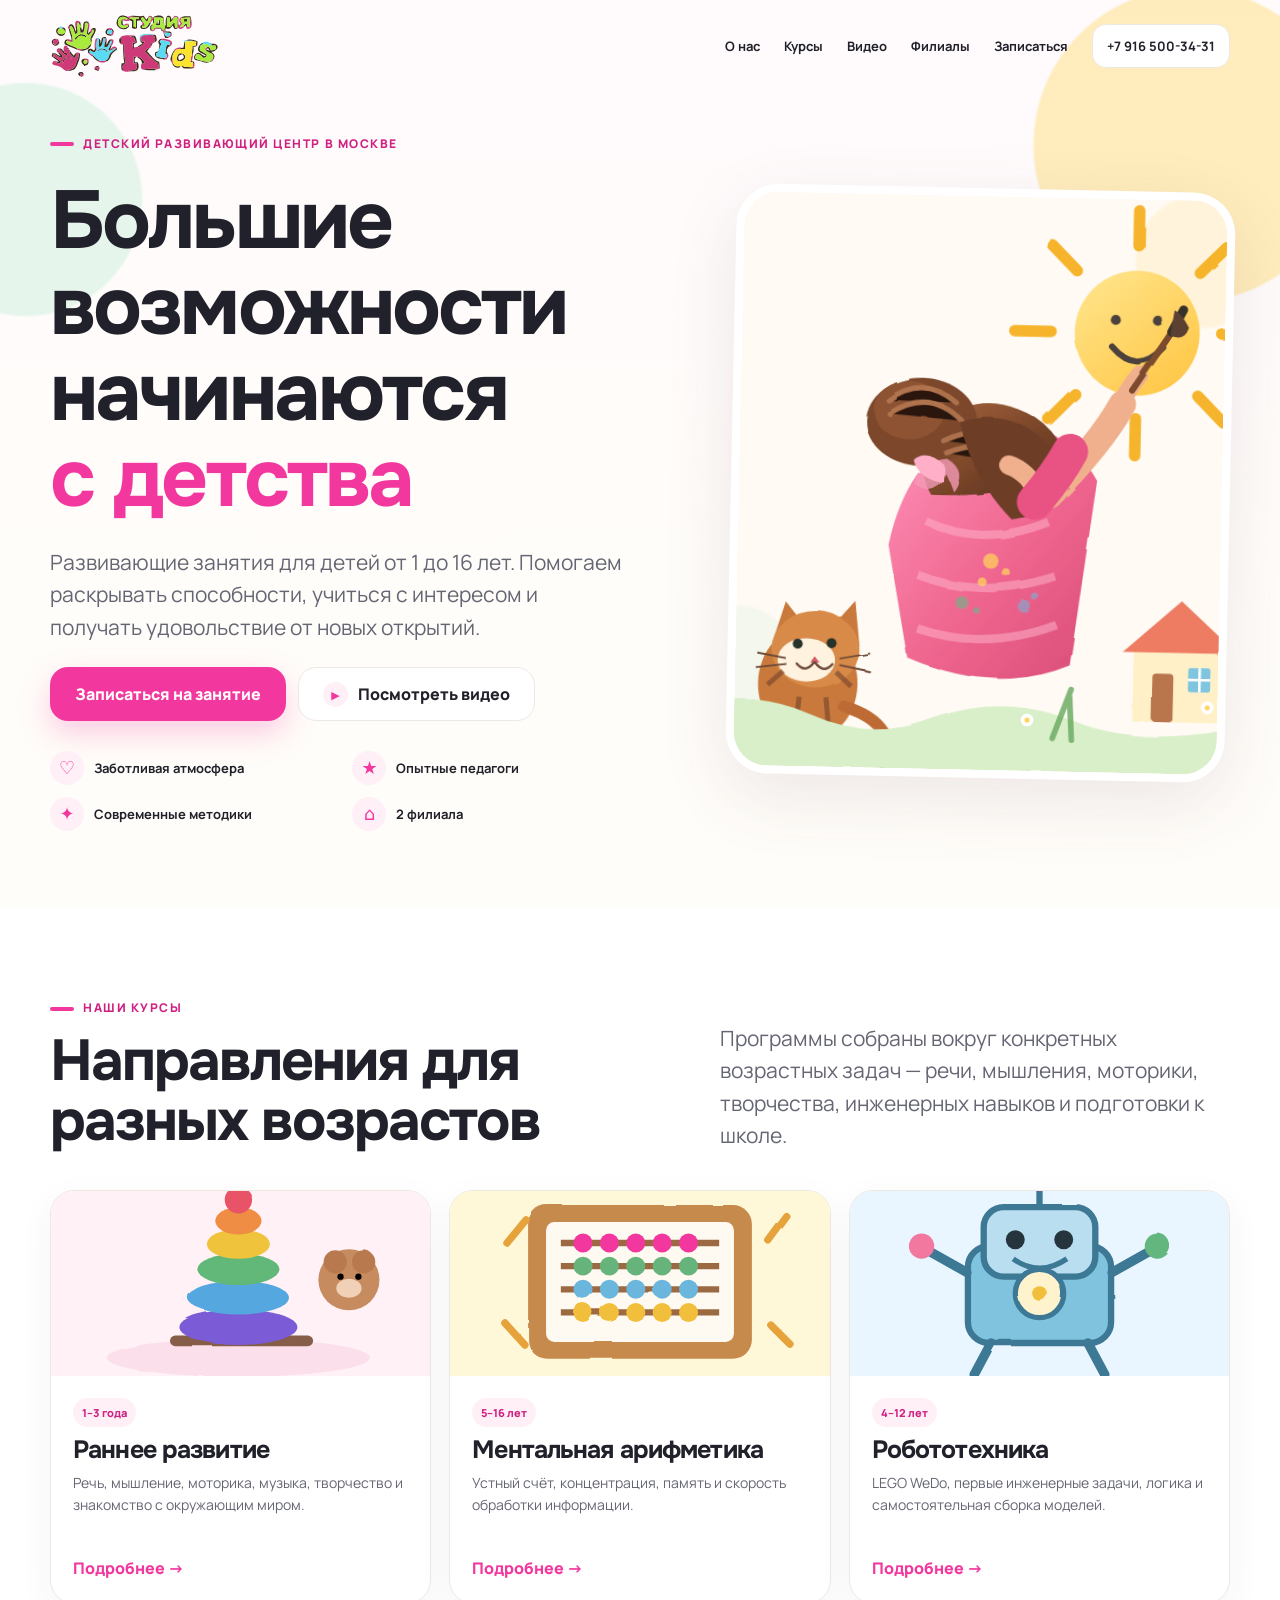
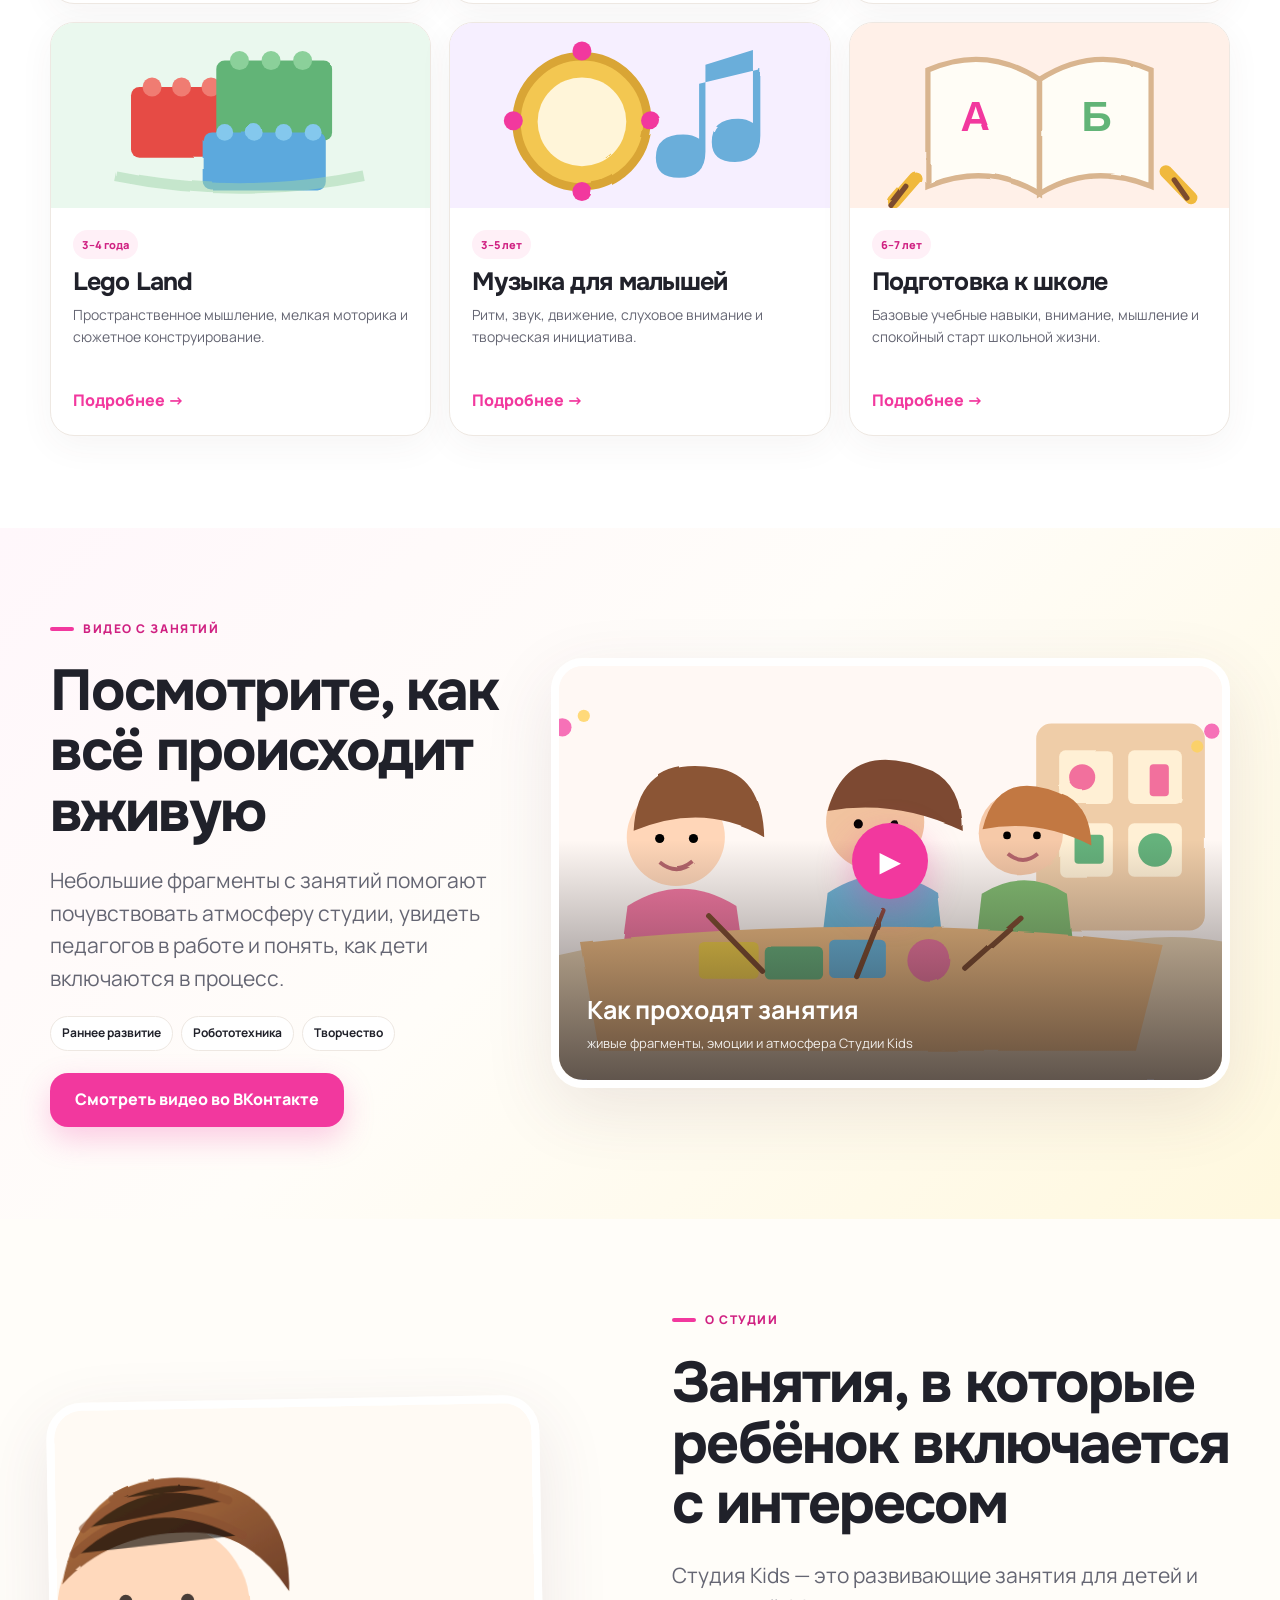
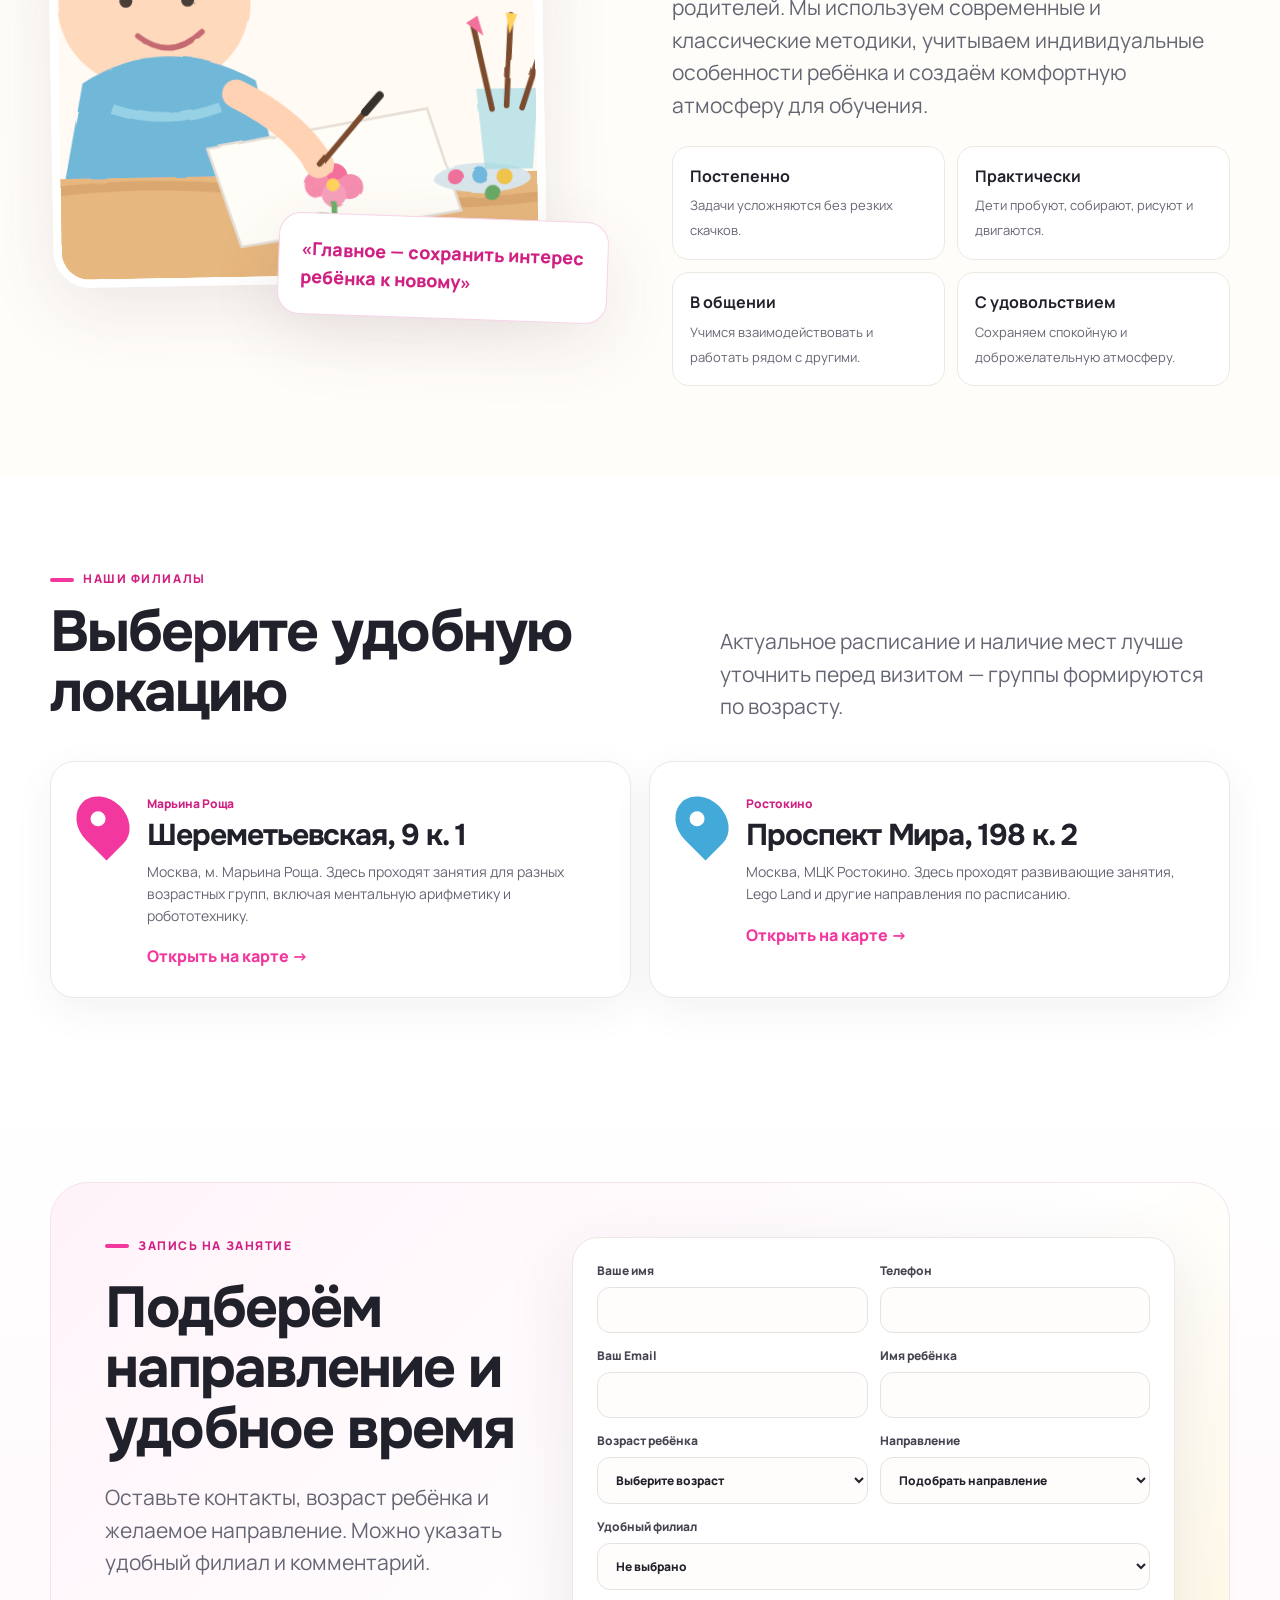
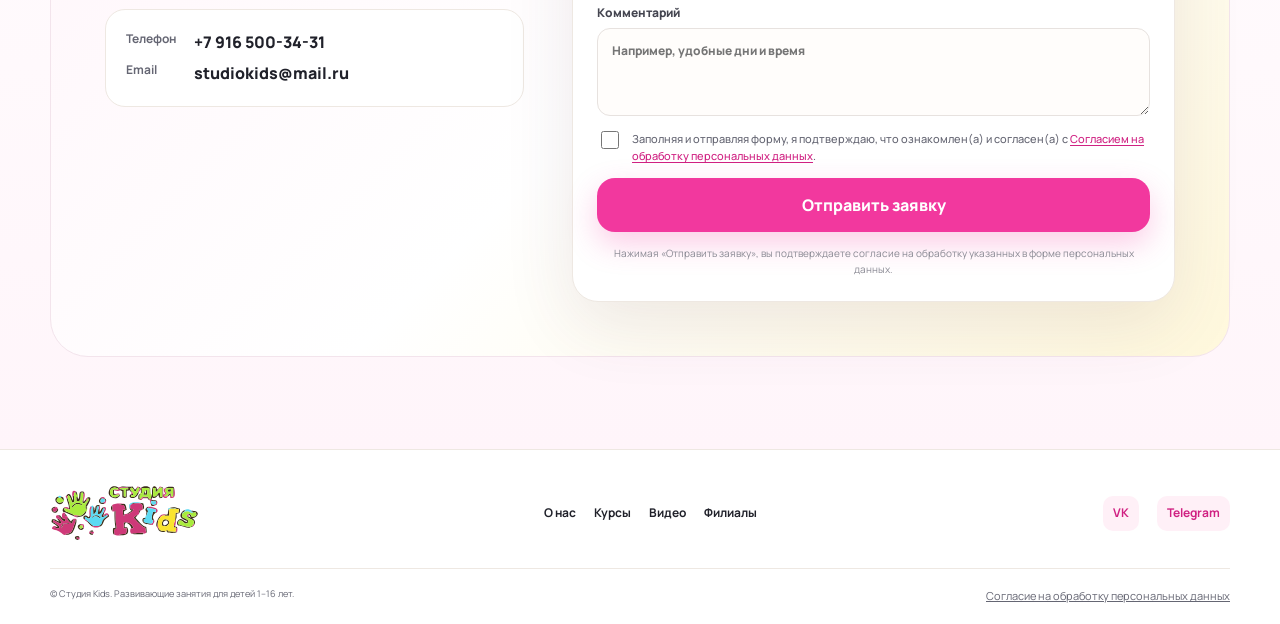
==== commit 7e3c80ca: "Use visually verified VTracer logo on live site" ====
--- a/index.html
+++ b/index.html
@@ -1 +1 @@
-<!doctype html><html lang="ru"><head><meta charset="utf-8"><meta name="viewport" content="width=device-width,initial-scale=1"><meta name="theme-color" content="#f2389e"><meta name="description" content="Студия Kids — развивающие занятия для детей от 1 до 16 лет в Москве: раннее развитие, ментальная арифметика, робототехника, Lego Land, музыка и подготовка к школе."><title>Студия Kids — развивающие занятия для детей 1–16 лет</title><link rel="preconnect" href="https://fonts.googleapis.com"><link rel="preconnect" href="https://fonts.gstatic.com" crossorigin><link href="https://fonts.googleapis.com/css2?family=Manrope:wght@400;500;600;700;800&family=Onest:wght@500;600;700;800&display=swap" rel="stylesheet"><link rel="stylesheet" href="./styles.css"></head><body><header class="header" id="header"><div class="container nav"><a class="brand brand-original" href="#top" aria-label="Студия Kids — на главную"><img class="brand-logo" src="assets/logo.svg" alt="Студия Kids"></a><nav class="nav-links" id="navLinks"><a href="#about">О нас</a><a href="#courses">Курсы</a><a href="#video">Видео</a><a href="#locations">Филиалы</a><a href="#signup">Записаться</a><a class="nav-phone" href="tel:+79165003431">+7 916 500-34-31</a></nav><button class="mobile-toggle" id="mobileToggle" aria-label="Открыть меню"><span></span><span></span><span></span></button></div></header><main id="top"><section class="hero"><div class="container hero-grid"><div class="hero-copy fade"><span class="eyebrow">Детский развивающий центр в Москве</span><h1>Большие возможности начинаются <em>с детства</em></h1><p class="lead">Развивающие занятия для детей от 1 до 16 лет. Помогаем раскрывать способности, учиться с интересом и получать удовольствие от новых открытий.</p><div class="hero-actions"><a class="btn btn-primary" href="#signup">Записаться на занятие</a><a class="btn btn-soft" href="#video"><span class="play-mini">▶</span> Посмотреть видео</a></div><div class="hero-benefits"><div><span>♡</span><b>Заботливая атмосфера</b></div><div><span>★</span><b>Опытные педагоги</b></div><div><span>✦</span><b>Современные методики</b></div><div><span>⌂</span><b>2 филиала</b></div></div></div><div class="hero-visual fade"><div class="watercolor-frame"><img src="assets/hero-watercolor.svg" alt="Детализированная акварельная иллюстрация: ребёнок рисует солнце, рядом кот и дом" fetchpriority="high"></div><span class="paint-dot paint-dot-a"></span><span class="paint-dot paint-dot-b"></span></div></div></section><section class="courses section" id="courses"><div class="container"><div class="section-head fade"><div><span class="eyebrow">Наши курсы</span><h2>Направления для разных возрастов</h2></div><p class="lead">Программы собраны вокруг конкретных возрастных задач — речи, мышления, моторики, творчества, инженерных навыков и подготовки к школе.</p></div><div class="course-grid"><article class="course fade" data-course="early"><img src="assets/course-early.svg" alt="Акварельная иллюстрация раннего развития" loading="lazy"><div class="course-body"><span class="course-age">1–3 года</span><h3>Раннее развитие</h3><p>Речь, мышление, моторика, музыка, творчество и знакомство с окружающим миром.</p><button class="course-link">Подробнее <span>→</span></button></div></article><article class="course fade" data-course="math"><img src="assets/course-math.svg" alt="Акварельная иллюстрация ментальной арифметики" loading="lazy"><div class="course-body"><span class="course-age">5–16 лет</span><h3>Ментальная арифметика</h3><p>Устный счёт, концентрация, память и скорость обработки информации.</p><button class="course-link">Подробнее <span>→</span></button></div></article><article class="course fade" data-course="robot"><img src="assets/course-robot.svg" alt="Акварельная иллюстрация робототехники" loading="lazy"><div class="course-body"><span class="course-age">4–12 лет</span><h3>Робототехника</h3><p>LEGO WeDo, первые инженерные задачи, логика и самостоятельная сборка моделей.</p><button class="course-link">Подробнее <span>→</span></button></div></article><article class="course fade" data-course="lego"><img src="assets/course-lego.svg" alt="Акварельная иллюстрация Lego Land" loading="lazy"><div class="course-body"><span class="course-age">3–4 года</span><h3>Lego Land</h3><p>Пространственное мышление, мелкая моторика и сюжетное конструирование.</p><button class="course-link">Подробнее <span>→</span></button></div></article><article class="course fade" data-course="music"><img src="assets/course-music.svg" alt="Акварельная иллюстрация музыки для малышей" loading="lazy"><div class="course-body"><span class="course-age">3–5 лет</span><h3>Музыка для малышей</h3><p>Ритм, звук, движение, слуховое внимание и творческая инициатива.</p><button class="course-link">Подробнее <span>→</span></button></div></article><article class="course fade" data-course="school"><img src="assets/course-school.svg" alt="Акварельная иллюстрация подготовки к школе" loading="lazy"><div class="course-body"><span class="course-age">6–7 лет</span><h3>Подготовка к школе</h3><p>Базовые учебные навыки, внимание, мышление и спокойный старт школьной жизни.</p><button class="course-link">Подробнее <span>→</span></button></div></article></div></div></section><section class="video-section section" id="video"><div class="container video-grid"><div class="video-copy fade"><span class="eyebrow">Видео с занятий</span><h2>Посмотрите, как всё происходит вживую</h2><p class="lead">Небольшие фрагменты с занятий помогают почувствовать атмосферу студии, увидеть педагогов в работе и понять, как дети включаются в процесс.</p><div class="video-tags"><span>Раннее развитие</span><span>Робототехника</span><span>Творчество</span></div><a class="btn btn-primary" href="https://vk.com/studiyakids" target="_blank" rel="noopener">Смотреть видео во ВКонтакте</a></div><a class="video-stage fade" href="https://vk.com/studiyakids" target="_blank" rel="noopener" aria-label="Смотреть видео Студии Kids во ВКонтакте"><img src="assets/video-poster.svg" alt="Дети на занятии — постер видео" loading="lazy"><span class="video-play">▶</span><span class="video-caption"><b>Как проходят занятия</b><small>живые фрагменты, эмоции и атмосфера Студии Kids</small></span></a></div></section><section class="about-section section" id="about"><div class="container about-grid"><div class="about-art fade"><div class="about-paint"><img src="assets/about-watercolor.svg" alt="Акварельная иллюстрация ребёнка за творческим занятием" loading="lazy"></div><div class="quote-card">«Главное — сохранить интерес ребёнка к новому»</div></div><div class="about-copy fade"><span class="eyebrow">О студии</span><h2>Занятия, в которые ребёнок включается с интересом</h2><p class="lead">Студия Kids — это развивающие занятия для детей и родителей. Мы используем современные и классические методики, учитываем индивидуальные особенности ребёнка и создаём комфортную атмосферу для обучения.</p><div class="about-points"><div><b>Постепенно</b><span>Задачи усложняются без резких скачков.</span></div><div><b>Практически</b><span>Дети пробуют, собирают, рисуют и двигаются.</span></div><div><b>В общении</b><span>Учимся взаимодействовать и работать рядом с другими.</span></div><div><b>С удовольствием</b><span>Сохраняем спокойную и доброжелательную атмосферу.</span></div></div></div></div></section><section class="locations section" id="locations"><div class="container"><div class="section-head fade"><div><span class="eyebrow">Наши филиалы</span><h2>Выберите удобную локацию</h2></div><p class="lead">Актуальное расписание и наличие мест лучше уточнить перед визитом — группы формируются по возрасту.</p></div><div class="locations-grid"><article class="location fade"><span class="pin pin-pink"></span><div><span class="location-label">Марьина Роща</span><h3>Шереметьевская, 9 к. 1</h3><p>Москва, м. Марьина Роща. Здесь проходят занятия для разных возрастных групп, включая ментальную арифметику и робототехнику.</p><a href="https://yandex.ru/maps/?text=%D0%A8%D0%B5%D1%80%D0%B5%D0%BC%D0%B5%D1%82%D1%8C%D0%B5%D0%B2%D1%81%D0%BA%D0%B0%D1%8F%209%20%D0%BA%201%20%D0%9C%D0%BE%D1%81%D0%BA%D0%B2%D0%B0" target="_blank" rel="noopener">Открыть на карте →</a></div></article><article class="location fade"><span class="pin pin-blue"></span><div><span class="location-label">Ростокино</span><h3>Проспект Мира, 198 к. 2</h3><p>Москва, МЦК Ростокино. Здесь проходят развивающие занятия, Lego Land и другие направления по расписанию.</p><a href="https://yandex.ru/maps/?text=%D0%9F%D1%80%D0%BE%D1%81%D0%BF%D0%B5%D0%BA%D1%82%20%D0%9C%D0%B8%D1%80%D0%B0%20198%20%D0%BA%202%20%D0%9C%D0%BE%D1%81%D0%BA%D0%B2%D0%B0" target="_blank" rel="noopener">Открыть на карте →</a></div></article></div></div></section><section class="signup section" id="signup"><div class="container signup-shell"><div class="signup-copy fade"><span class="eyebrow">Запись на занятие</span><h2>Подберём направление и удобное время</h2><p class="lead">Оставьте контакты, возраст ребёнка и желаемое направление. Можно указать удобный филиал и комментарий.</p><div class="contact-box"><span>Телефон</span><a href="tel:+79165003431">+7 916 500-34-31</a><span>Email</span><a href="mailto:studiokids@mail.ru">studiokids@mail.ru</a></div></div><form class="form fade" id="signupForm"><div class="form-row"><label>Ваше имя<input name="parent" autocomplete="name" required></label><label>Телефон<input name="phone" type="tel" autocomplete="tel" required></label></div><div class="form-row"><label>Ваш Email<input name="email" type="email" autocomplete="email"></label><label>Имя ребёнка<input name="child"></label></div><div class="form-row"><label>Возраст ребёнка<select name="age" required><option value="">Выберите возраст</option><option>1–3 года</option><option>3–4 года</option><option>4–5 лет</option><option>5–7 лет</option><option>8–12 лет</option><option>13–16 лет</option></select></label><label>Направление<select name="course"><option>Подобрать направление</option><option>Раннее развитие</option><option>Ментальная арифметика</option><option>Робототехника</option><option>Lego Land</option><option>Музыка для малышей</option><option>Подготовка к школе</option></select></label></div><label>Удобный филиал<select name="branch"><option>Не выбрано</option><option>Марьина Роща</option><option>Ростокино</option></select></label><label>Комментарий<textarea name="comment" placeholder="Например, удобные дни и время"></textarea></label><label class="consent"><input type="checkbox" name="consent" required><span>Заполняя и отправляя форму, я подтверждаю, что ознакомлен(а) и согласен(а) с <a href="consent.html" target="_blank">Согласием на обработку персональных данных</a>.</span></label><button class="btn btn-primary submit-btn" type="submit">Отправить заявку</button><p class="form-note">Нажимая «Отправить заявку», вы подтверждаете согласие на обработку указанных в форме персональных данных.</p></form></div></section></main><footer class="footer"><div class="container footer-main"><a class="brand brand-original" href="#top"><img class="brand-logo" src="assets/logo.svg" alt="Студия Kids"></a><div class="footer-links"><a href="#about">О нас</a><a href="#courses">Курсы</a><a href="#video">Видео</a><a href="#locations">Филиалы</a></div><div class="footer-social"><a href="https://vk.com/studiyakids" target="_blank" rel="noopener">VK</a><a href="https://t.me/studiyakids" target="_blank" rel="noopener">Telegram</a></div></div><div class="container footer-bottom"><small>© Студия Kids. Развивающие занятия для детей 1–16 лет.</small><a href="consent.html">Согласие на обработку персональных данных</a></div></footer><a class="mobile-cta" href="#signup">Записаться на занятие</a><div class="modal" id="modal" aria-hidden="true"><div class="modal-card"><div class="modal-head"><div><span class="eyebrow">Направление</span><h3 id="modalTitle"></h3></div><button class="modal-close" id="modalClose" aria-label="Закрыть">×</button></div><div class="age" id="modalAge"></div><div class="desc" id="modalDesc"></div><div class="modal-actions"><a class="btn btn-primary" href="#signup" id="modalSignup">Записаться</a><button class="btn btn-soft" id="modalClose2">Закрыть</button></div></div></div><script src="./app.js"></script></body></html>+<!doctype html><html lang="ru"><head><meta charset="utf-8"><meta name="viewport" content="width=device-width,initial-scale=1"><meta name="theme-color" content="#f2389e"><meta name="description" content="Студия Kids — развивающие занятия для детей от 1 до 16 лет в Москве: раннее развитие, ментальная арифметика, робототехника, Lego Land, музыка и подготовка к школе."><title>Студия Kids — развивающие занятия для детей 1–16 лет</title><link rel="preconnect" href="https://fonts.googleapis.com"><link rel="preconnect" href="https://fonts.gstatic.com" crossorigin><link href="https://fonts.googleapis.com/css2?family=Manrope:wght@400;500;600;700;800&family=Onest:wght@500;600;700;800&display=swap" rel="stylesheet"><link rel="stylesheet" href="./styles.css"></head><body><header class="header" id="header"><div class="container nav"><a class="brand brand-original" href="#top" aria-label="Студия Kids — на главную"><img class="brand-logo" src="assets/logo-vtracer.svg" alt="Студия Kids"></a><nav class="nav-links" id="navLinks"><a href="#about">О нас</a><a href="#courses">Курсы</a><a href="#video">Видео</a><a href="#locations">Филиалы</a><a href="#signup">Записаться</a><a class="nav-phone" href="tel:+79165003431">+7 916 500-34-31</a></nav><button class="mobile-toggle" id="mobileToggle" aria-label="Открыть меню"><span></span><span></span><span></span></button></div></header><main id="top"><section class="hero"><div class="container hero-grid"><div class="hero-copy fade"><span class="eyebrow">Детский развивающий центр в Москве</span><h1>Большие возможности начинаются <em>с детства</em></h1><p class="lead">Развивающие занятия для детей от 1 до 16 лет. Помогаем раскрывать способности, учиться с интересом и получать удовольствие от новых открытий.</p><div class="hero-actions"><a class="btn btn-primary" href="#signup">Записаться на занятие</a><a class="btn btn-soft" href="#video"><span class="play-mini">▶</span> Посмотреть видео</a></div><div class="hero-benefits"><div><span>♡</span><b>Заботливая атмосфера</b></div><div><span>★</span><b>Опытные педагоги</b></div><div><span>✦</span><b>Современные методики</b></div><div><span>⌂</span><b>2 филиала</b></div></div></div><div class="hero-visual fade"><div class="watercolor-frame"><img src="assets/hero-watercolor.svg" alt="Детализированная акварельная иллюстрация: ребёнок рисует солнце, рядом кот и дом" fetchpriority="high"></div><span class="paint-dot paint-dot-a"></span><span class="paint-dot paint-dot-b"></span></div></div></section><section class="courses section" id="courses"><div class="container"><div class="section-head fade"><div><span class="eyebrow">Наши курсы</span><h2>Направления для разных возрастов</h2></div><p class="lead">Программы собраны вокруг конкретных возрастных задач — речи, мышления, моторики, творчества, инженерных навыков и подготовки к школе.</p></div><div class="course-grid"><article class="course fade" data-course="early"><img src="assets/course-early.svg" alt="Акварельная иллюстрация раннего развития" loading="lazy"><div class="course-body"><span class="course-age">1–3 года</span><h3>Раннее развитие</h3><p>Речь, мышление, моторика, музыка, творчество и знакомство с окружающим миром.</p><button class="course-link">Подробнее <span>→</span></button></div></article><article class="course fade" data-course="math"><img src="assets/course-math.svg" alt="Акварельная иллюстрация ментальной арифметики" loading="lazy"><div class="course-body"><span class="course-age">5–16 лет</span><h3>Ментальная арифметика</h3><p>Устный счёт, концентрация, память и скорость обработки информации.</p><button class="course-link">Подробнее <span>→</span></button></div></article><article class="course fade" data-course="robot"><img src="assets/course-robot.svg" alt="Акварельная иллюстрация робототехники" loading="lazy"><div class="course-body"><span class="course-age">4–12 лет</span><h3>Робототехника</h3><p>LEGO WeDo, первые инженерные задачи, логика и самостоятельная сборка моделей.</p><button class="course-link">Подробнее <span>→</span></button></div></article><article class="course fade" data-course="lego"><img src="assets/course-lego.svg" alt="Акварельная иллюстрация Lego Land" loading="lazy"><div class="course-body"><span class="course-age">3–4 года</span><h3>Lego Land</h3><p>Пространственное мышление, мелкая моторика и сюжетное конструирование.</p><button class="course-link">Подробнее <span>→</span></button></div></article><article class="course fade" data-course="music"><img src="assets/course-music.svg" alt="Акварельная иллюстрация музыки для малышей" loading="lazy"><div class="course-body"><span class="course-age">3–5 лет</span><h3>Музыка для малышей</h3><p>Ритм, звук, движение, слуховое внимание и творческая инициатива.</p><button class="course-link">Подробнее <span>→</span></button></div></article><article class="course fade" data-course="school"><img src="assets/course-school.svg" alt="Акварельная иллюстрация подготовки к школе" loading="lazy"><div class="course-body"><span class="course-age">6–7 лет</span><h3>Подготовка к школе</h3><p>Базовые учебные навыки, внимание, мышление и спокойный старт школьной жизни.</p><button class="course-link">Подробнее <span>→</span></button></div></article></div></div></section><section class="video-section section" id="video"><div class="container video-grid"><div class="video-copy fade"><span class="eyebrow">Видео с занятий</span><h2>Посмотрите, как всё происходит вживую</h2><p class="lead">Небольшие фрагменты с занятий помогают почувствовать атмосферу студии, увидеть педагогов в работе и понять, как дети включаются в процесс.</p><div class="video-tags"><span>Раннее развитие</span><span>Робототехника</span><span>Творчество</span></div><a class="btn btn-primary" href="https://vk.com/studiyakids" target="_blank" rel="noopener">Смотреть видео во ВКонтакте</a></div><a class="video-stage fade" href="https://vk.com/studiyakids" target="_blank" rel="noopener" aria-label="Смотреть видео Студии Kids во ВКонтакте"><img src="assets/video-poster.svg" alt="Дети на занятии — постер видео" loading="lazy"><span class="video-play">▶</span><span class="video-caption"><b>Как проходят занятия</b><small>живые фрагменты, эмоции и атмосфера Студии Kids</small></span></a></div></section><section class="about-section section" id="about"><div class="container about-grid"><div class="about-art fade"><div class="about-paint"><img src="assets/about-watercolor.svg" alt="Акварельная иллюстрация ребёнка за творческим занятием" loading="lazy"></div><div class="quote-card">«Главное — сохранить интерес ребёнка к новому»</div></div><div class="about-copy fade"><span class="eyebrow">О студии</span><h2>Занятия, в которые ребёнок включается с интересом</h2><p class="lead">Студия Kids — это развивающие занятия для детей и родителей. Мы используем современные и классические методики, учитываем индивидуальные особенности ребёнка и создаём комфортную атмосферу для обучения.</p><div class="about-points"><div><b>Постепенно</b><span>Задачи усложняются без резких скачков.</span></div><div><b>Практически</b><span>Дети пробуют, собирают, рисуют и двигаются.</span></div><div><b>В общении</b><span>Учимся взаимодействовать и работать рядом с другими.</span></div><div><b>С удовольствием</b><span>Сохраняем спокойную и доброжелательную атмосферу.</span></div></div></div></div></section><section class="locations section" id="locations"><div class="container"><div class="section-head fade"><div><span class="eyebrow">Наши филиалы</span><h2>Выберите удобную локацию</h2></div><p class="lead">Актуальное расписание и наличие мест лучше уточнить перед визитом — группы формируются по возрасту.</p></div><div class="locations-grid"><article class="location fade"><span class="pin pin-pink"></span><div><span class="location-label">Марьина Роща</span><h3>Шереметьевская, 9 к. 1</h3><p>Москва, м. Марьина Роща. Здесь проходят занятия для разных возрастных групп, включая ментальную арифметику и робототехнику.</p><a href="https://yandex.ru/maps/?text=%D0%A8%D0%B5%D1%80%D0%B5%D0%BC%D0%B5%D1%82%D1%8C%D0%B5%D0%B2%D1%81%D0%BA%D0%B0%D1%8F%209%20%D0%BA%201%20%D0%9C%D0%BE%D1%81%D0%BA%D0%B2%D0%B0" target="_blank" rel="noopener">Открыть на карте →</a></div></article><article class="location fade"><span class="pin pin-blue"></span><div><span class="location-label">Ростокино</span><h3>Проспект Мира, 198 к. 2</h3><p>Москва, МЦК Ростокино. Здесь проходят развивающие занятия, Lego Land и другие направления по расписанию.</p><a href="https://yandex.ru/maps/?text=%D0%9F%D1%80%D0%BE%D1%81%D0%BF%D0%B5%D0%BA%D1%82%20%D0%9C%D0%B8%D1%80%D0%B0%20198%20%D0%BA%202%20%D0%9C%D0%BE%D1%81%D0%BA%D0%B2%D0%B0" target="_blank" rel="noopener">Открыть на карте →</a></div></article></div></div></section><section class="signup section" id="signup"><div class="container signup-shell"><div class="signup-copy fade"><span class="eyebrow">Запись на занятие</span><h2>Подберём направление и удобное время</h2><p class="lead">Оставьте контакты, возраст ребёнка и желаемое направление. Можно указать удобный филиал и комментарий.</p><div class="contact-box"><span>Телефон</span><a href="tel:+79165003431">+7 916 500-34-31</a><span>Email</span><a href="mailto:studiokids@mail.ru">studiokids@mail.ru</a></div></div><form class="form fade" id="signupForm"><div class="form-row"><label>Ваше имя<input name="parent" autocomplete="name" required></label><label>Телефон<input name="phone" type="tel" autocomplete="tel" required></label></div><div class="form-row"><label>Ваш Email<input name="email" type="email" autocomplete="email"></label><label>Имя ребёнка<input name="child"></label></div><div class="form-row"><label>Возраст ребёнка<select name="age" required><option value="">Выберите возраст</option><option>1–3 года</option><option>3–4 года</option><option>4–5 лет</option><option>5–7 лет</option><option>8–12 лет</option><option>13–16 лет</option></select></label><label>Направление<select name="course"><option>Подобрать направление</option><option>Раннее развитие</option><option>Ментальная арифметика</option><option>Робототехника</option><option>Lego Land</option><option>Музыка для малышей</option><option>Подготовка к школе</option></select></label></div><label>Удобный филиал<select name="branch"><option>Не выбрано</option><option>Марьина Роща</option><option>Ростокино</option></select></label><label>Комментарий<textarea name="comment" placeholder="Например, удобные дни и время"></textarea></label><label class="consent"><input type="checkbox" name="consent" required><span>Заполняя и отправляя форму, я подтверждаю, что ознакомлен(а) и согласен(а) с <a href="consent.html" target="_blank">Согласием на обработку персональных данных</a>.</span></label><button class="btn btn-primary submit-btn" type="submit">Отправить заявку</button><p class="form-note">Нажимая «Отправить заявку», вы подтверждаете согласие на обработку указанных в форме персональных данных.</p></form></div></section></main><footer class="footer"><div class="container footer-main"><a class="brand brand-original" href="#top"><img class="brand-logo" src="assets/logo-vtracer.svg" alt="Студия Kids"></a><div class="footer-links"><a href="#about">О нас</a><a href="#courses">Курсы</a><a href="#video">Видео</a><a href="#locations">Филиалы</a></div><div class="footer-social"><a href="https://vk.com/studiyakids" target="_blank" rel="noopener">VK</a><a href="https://t.me/studiyakids" target="_blank" rel="noopener">Telegram</a></div></div><div class="container footer-bottom"><small>© Студия Kids. Развивающие занятия для детей 1–16 лет.</small><a href="consent.html">Согласие на обработку персональных данных</a></div></footer><a class="mobile-cta" href="#signup">Записаться на занятие</a><div class="modal" id="modal" aria-hidden="true"><div class="modal-card"><div class="modal-head"><div><span class="eyebrow">Направление</span><h3 id="modalTitle"></h3></div><button class="modal-close" id="modalClose" aria-label="Закрыть">×</button></div><div class="age" id="modalAge"></div><div class="desc" id="modalDesc"></div><div class="modal-actions"><a class="btn btn-primary" href="#signup" id="modalSignup">Записаться</a><button class="btn btn-soft" id="modalClose2">Закрыть</button></div></div></div><script src="./app.js"></script></body></html>
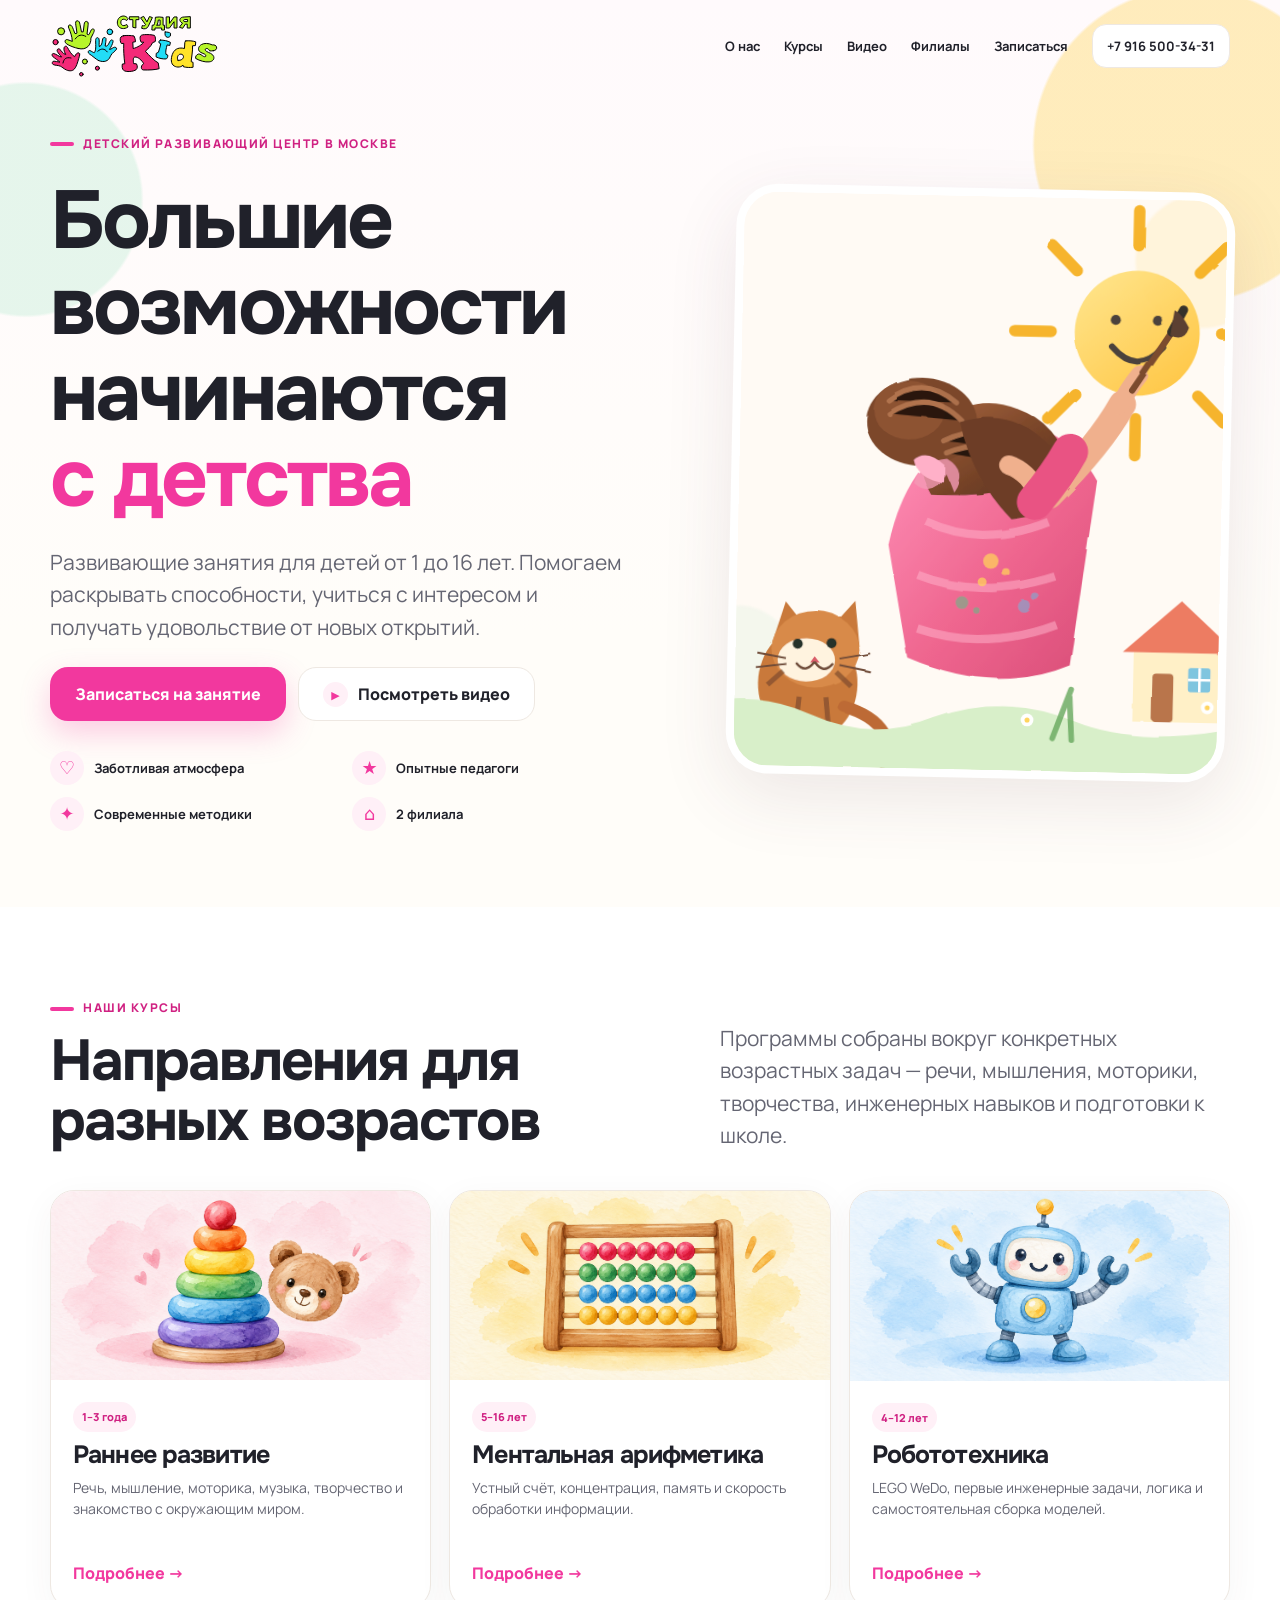
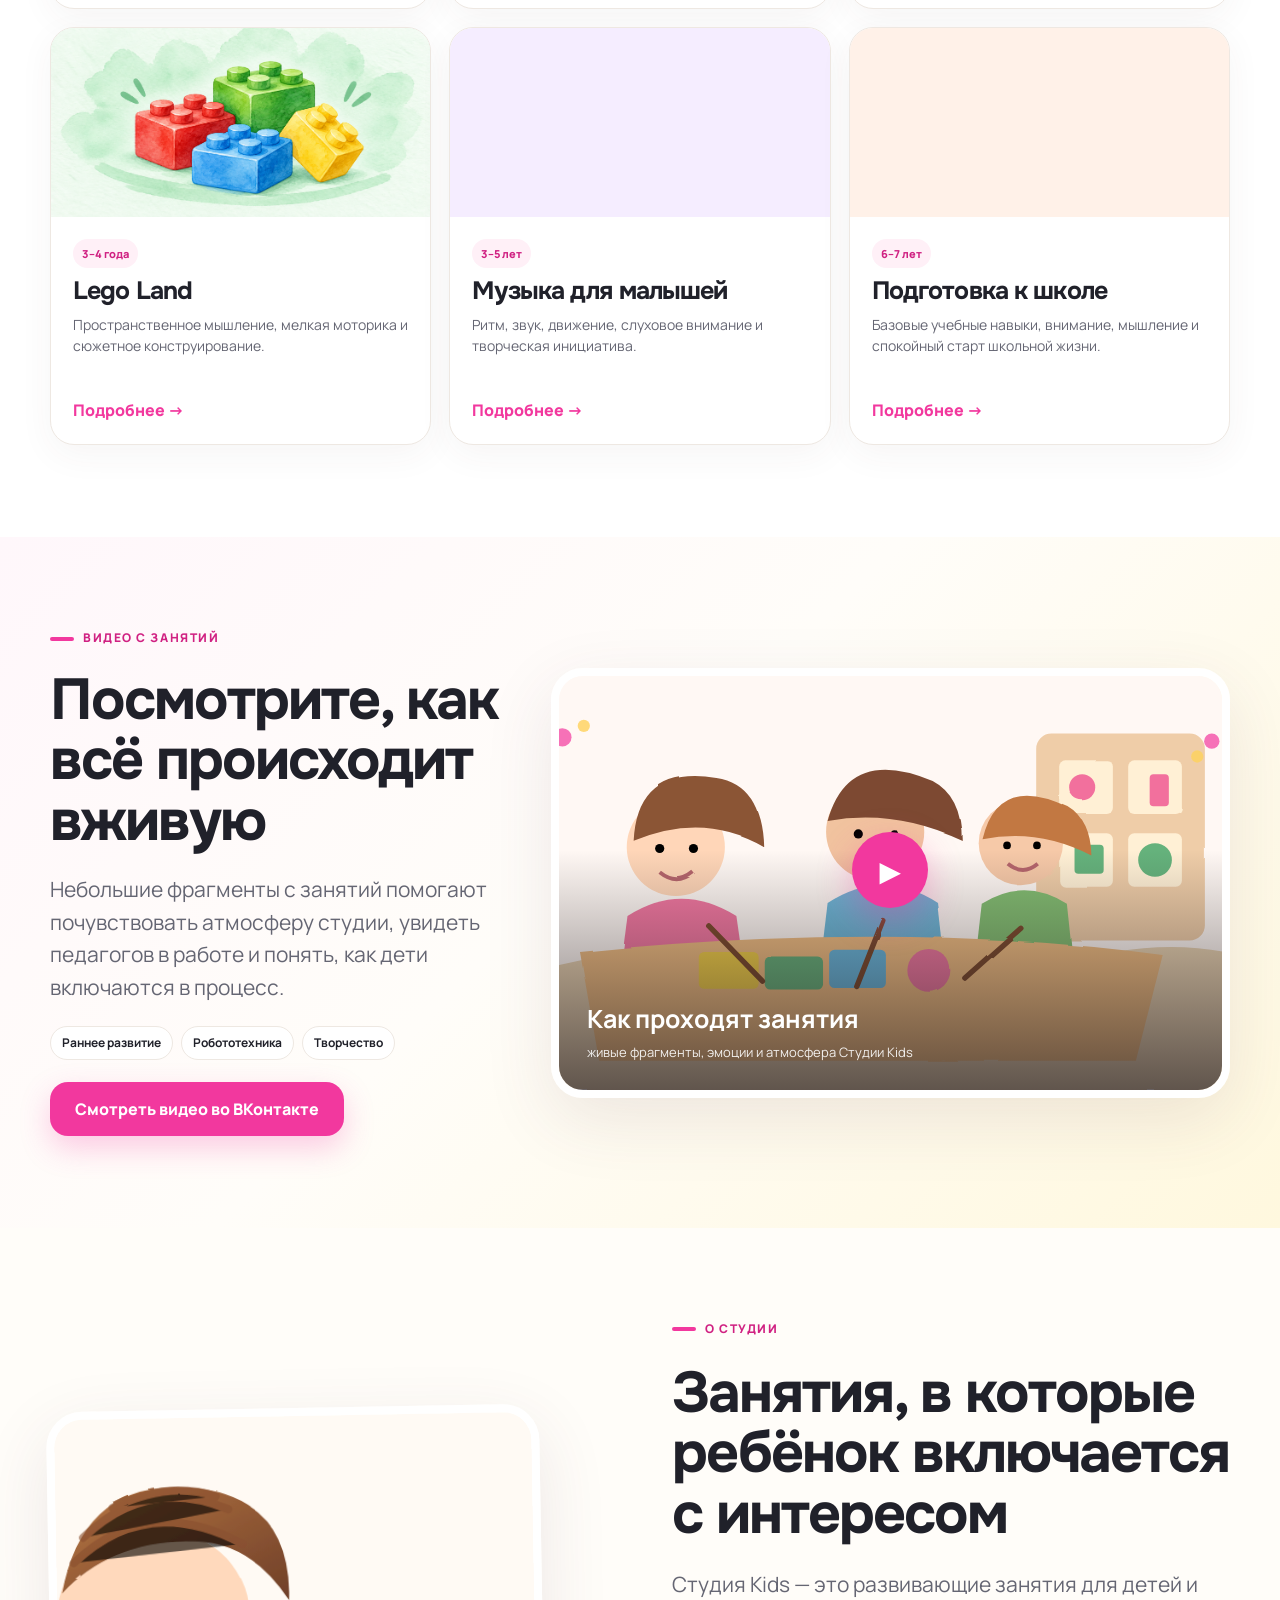
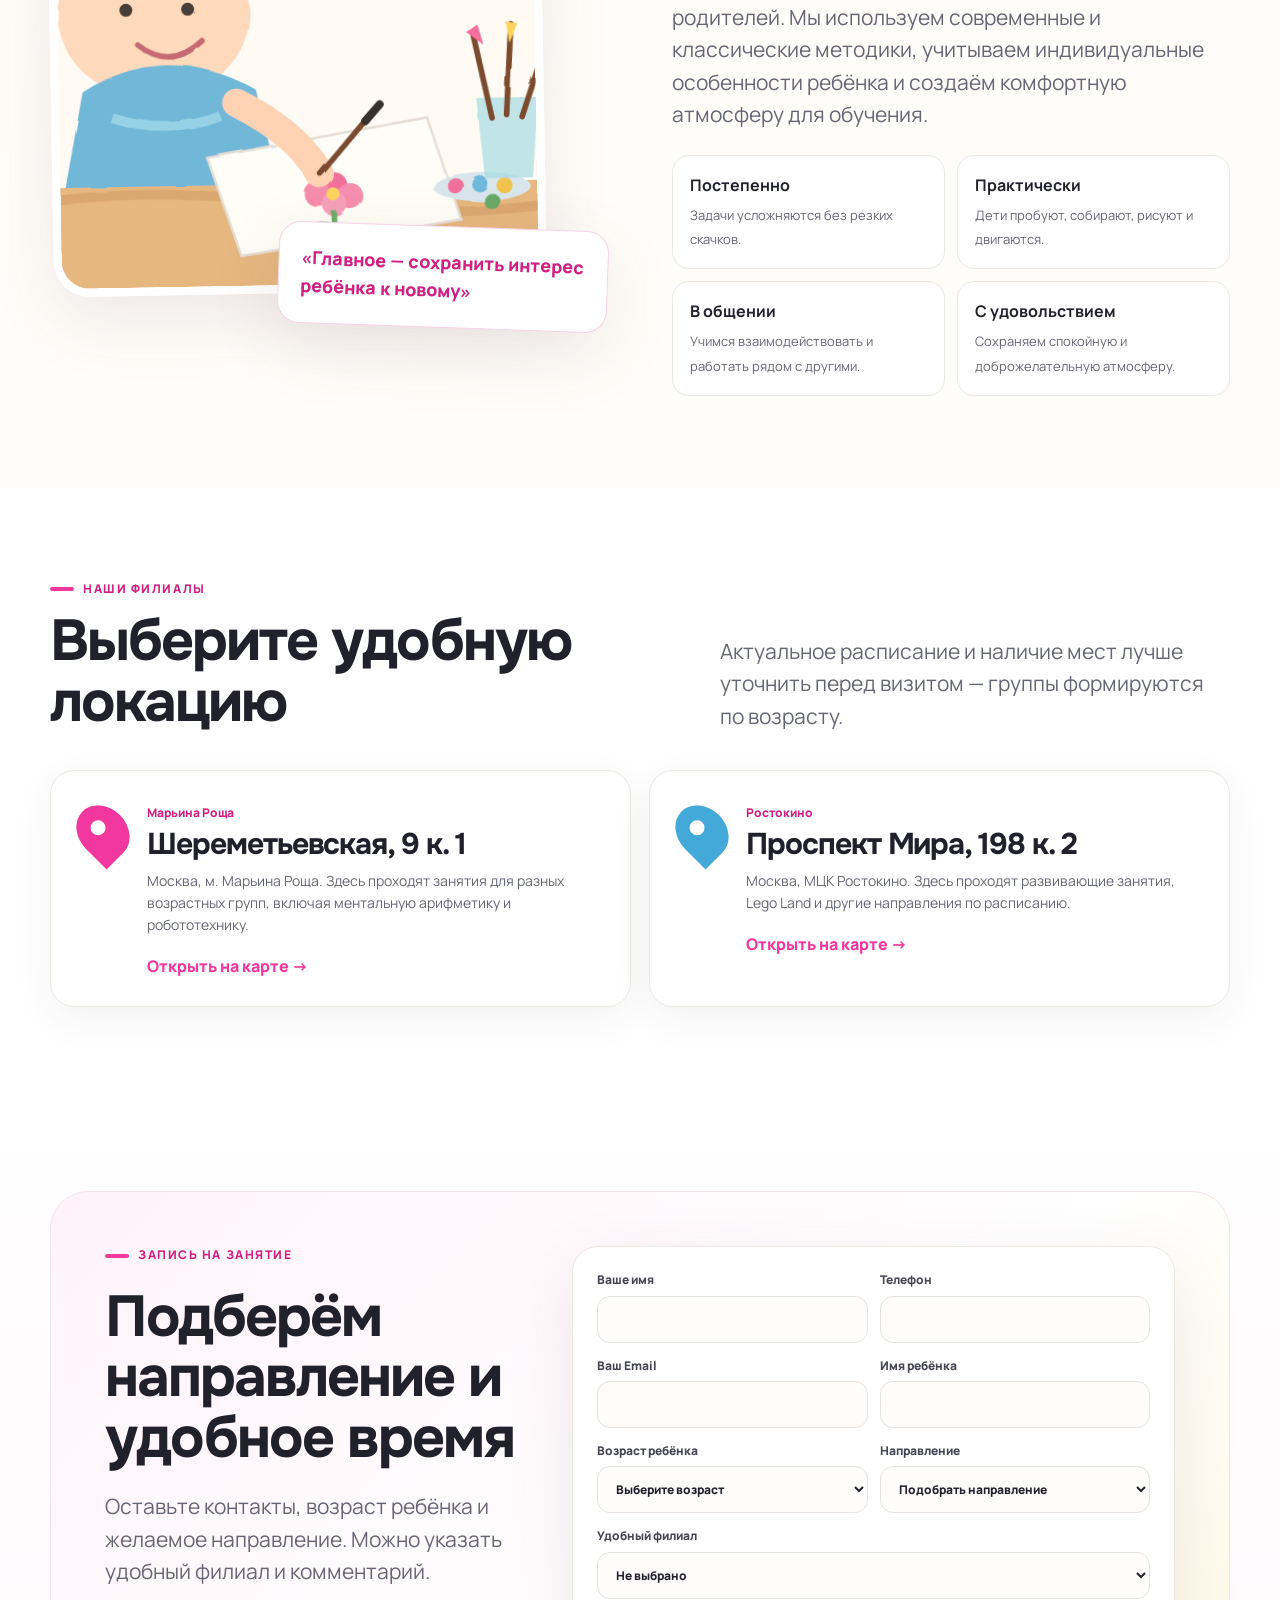
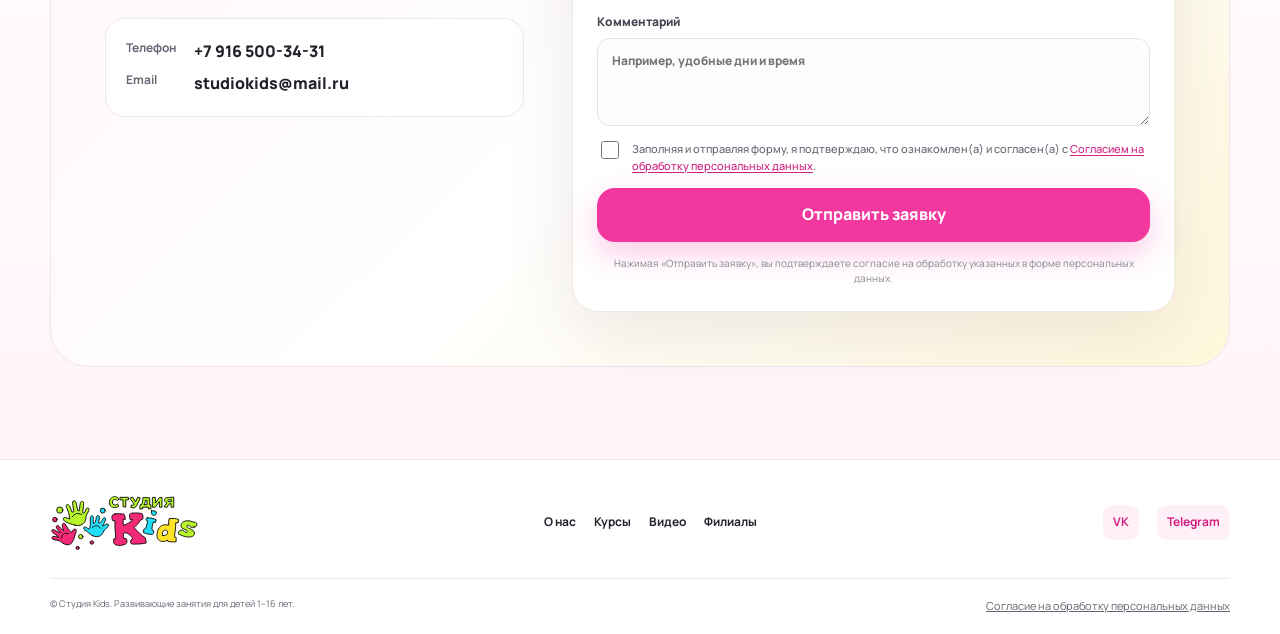
==== commit 937bb835: "Use six approved original watercolor PNGs in course cards" ====
--- a/index.html
+++ b/index.html
@@ -1 +1 @@
-<!doctype html><html lang="ru"><head><meta charset="utf-8"><meta name="viewport" content="width=device-width,initial-scale=1"><meta name="theme-color" content="#f2389e"><meta name="description" content="Студия Kids — развивающие занятия для детей от 1 до 16 лет в Москве: раннее развитие, ментальная арифметика, робототехника, Lego Land, музыка и подготовка к школе."><title>Студия Kids — развивающие занятия для детей 1–16 лет</title><link rel="preconnect" href="https://fonts.googleapis.com"><link rel="preconnect" href="https://fonts.gstatic.com" crossorigin><link href="https://fonts.googleapis.com/css2?family=Manrope:wght@400;500;600;700;800&family=Onest:wght@500;600;700;800&display=swap" rel="stylesheet"><link rel="stylesheet" href="./styles.css"></head><body><header class="header" id="header"><div class="container nav"><a class="brand brand-original" href="#top" aria-label="Студия Kids — на главную"><img class="brand-logo" src="assets/logo-vtracer.svg" alt="Студия Kids"></a><nav class="nav-links" id="navLinks"><a href="#about">О нас</a><a href="#courses">Курсы</a><a href="#video">Видео</a><a href="#locations">Филиалы</a><a href="#signup">Записаться</a><a class="nav-phone" href="tel:+79165003431">+7 916 500-34-31</a></nav><button class="mobile-toggle" id="mobileToggle" aria-label="Открыть меню"><span></span><span></span><span></span></button></div></header><main id="top"><section class="hero"><div class="container hero-grid"><div class="hero-copy fade"><span class="eyebrow">Детский развивающий центр в Москве</span><h1>Большие возможности начинаются <em>с детства</em></h1><p class="lead">Развивающие занятия для детей от 1 до 16 лет. Помогаем раскрывать способности, учиться с интересом и получать удовольствие от новых открытий.</p><div class="hero-actions"><a class="btn btn-primary" href="#signup">Записаться на занятие</a><a class="btn btn-soft" href="#video"><span class="play-mini">▶</span> Посмотреть видео</a></div><div class="hero-benefits"><div><span>♡</span><b>Заботливая атмосфера</b></div><div><span>★</span><b>Опытные педагоги</b></div><div><span>✦</span><b>Современные методики</b></div><div><span>⌂</span><b>2 филиала</b></div></div></div><div class="hero-visual fade"><div class="watercolor-frame"><img src="assets/hero-watercolor.svg" alt="Детализированная акварельная иллюстрация: ребёнок рисует солнце, рядом кот и дом" fetchpriority="high"></div><span class="paint-dot paint-dot-a"></span><span class="paint-dot paint-dot-b"></span></div></div></section><section class="courses section" id="courses"><div class="container"><div class="section-head fade"><div><span class="eyebrow">Наши курсы</span><h2>Направления для разных возрастов</h2></div><p class="lead">Программы собраны вокруг конкретных возрастных задач — речи, мышления, моторики, творчества, инженерных навыков и подготовки к школе.</p></div><div class="course-grid"><article class="course fade" data-course="early"><img src="assets/course-early.svg" alt="Акварельная иллюстрация раннего развития" loading="lazy"><div class="course-body"><span class="course-age">1–3 года</span><h3>Раннее развитие</h3><p>Речь, мышление, моторика, музыка, творчество и знакомство с окружающим миром.</p><button class="course-link">Подробнее <span>→</span></button></div></article><article class="course fade" data-course="math"><img src="assets/course-math.svg" alt="Акварельная иллюстрация ментальной арифметики" loading="lazy"><div class="course-body"><span class="course-age">5–16 лет</span><h3>Ментальная арифметика</h3><p>Устный счёт, концентрация, память и скорость обработки информации.</p><button class="course-link">Подробнее <span>→</span></button></div></article><article class="course fade" data-course="robot"><img src="assets/course-robot.svg" alt="Акварельная иллюстрация робототехники" loading="lazy"><div class="course-body"><span class="course-age">4–12 лет</span><h3>Робототехника</h3><p>LEGO WeDo, первые инженерные задачи, логика и самостоятельная сборка моделей.</p><button class="course-link">Подробнее <span>→</span></button></div></article><article class="course fade" data-course="lego"><img src="assets/course-lego.svg" alt="Акварельная иллюстрация Lego Land" loading="lazy"><div class="course-body"><span class="course-age">3–4 года</span><h3>Lego Land</h3><p>Пространственное мышление, мелкая моторика и сюжетное конструирование.</p><button class="course-link">Подробнее <span>→</span></button></div></article><article class="course fade" data-course="music"><img src="assets/course-music.svg" alt="Акварельная иллюстрация музыки для малышей" loading="lazy"><div class="course-body"><span class="course-age">3–5 лет</span><h3>Музыка для малышей</h3><p>Ритм, звук, движение, слуховое внимание и творческая инициатива.</p><button class="course-link">Подробнее <span>→</span></button></div></article><article class="course fade" data-course="school"><img src="assets/course-school.svg" alt="Акварельная иллюстрация подготовки к школе" loading="lazy"><div class="course-body"><span class="course-age">6–7 лет</span><h3>Подготовка к школе</h3><p>Базовые учебные навыки, внимание, мышление и спокойный старт школьной жизни.</p><button class="course-link">Подробнее <span>→</span></button></div></article></div></div></section><section class="video-section section" id="video"><div class="container video-grid"><div class="video-copy fade"><span class="eyebrow">Видео с занятий</span><h2>Посмотрите, как всё происходит вживую</h2><p class="lead">Небольшие фрагменты с занятий помогают почувствовать атмосферу студии, увидеть педагогов в работе и понять, как дети включаются в процесс.</p><div class="video-tags"><span>Раннее развитие</span><span>Робототехника</span><span>Творчество</span></div><a class="btn btn-primary" href="https://vk.com/studiyakids" target="_blank" rel="noopener">Смотреть видео во ВКонтакте</a></div><a class="video-stage fade" href="https://vk.com/studiyakids" target="_blank" rel="noopener" aria-label="Смотреть видео Студии Kids во ВКонтакте"><img src="assets/video-poster.svg" alt="Дети на занятии — постер видео" loading="lazy"><span class="video-play">▶</span><span class="video-caption"><b>Как проходят занятия</b><small>живые фрагменты, эмоции и атмосфера Студии Kids</small></span></a></div></section><section class="about-section section" id="about"><div class="container about-grid"><div class="about-art fade"><div class="about-paint"><img src="assets/about-watercolor.svg" alt="Акварельная иллюстрация ребёнка за творческим занятием" loading="lazy"></div><div class="quote-card">«Главное — сохранить интерес ребёнка к новому»</div></div><div class="about-copy fade"><span class="eyebrow">О студии</span><h2>Занятия, в которые ребёнок включается с интересом</h2><p class="lead">Студия Kids — это развивающие занятия для детей и родителей. Мы используем современные и классические методики, учитываем индивидуальные особенности ребёнка и создаём комфортную атмосферу для обучения.</p><div class="about-points"><div><b>Постепенно</b><span>Задачи усложняются без резких скачков.</span></div><div><b>Практически</b><span>Дети пробуют, собирают, рисуют и двигаются.</span></div><div><b>В общении</b><span>Учимся взаимодействовать и работать рядом с другими.</span></div><div><b>С удовольствием</b><span>Сохраняем спокойную и доброжелательную атмосферу.</span></div></div></div></div></section><section class="locations section" id="locations"><div class="container"><div class="section-head fade"><div><span class="eyebrow">Наши филиалы</span><h2>Выберите удобную локацию</h2></div><p class="lead">Актуальное расписание и наличие мест лучше уточнить перед визитом — группы формируются по возрасту.</p></div><div class="locations-grid"><article class="location fade"><span class="pin pin-pink"></span><div><span class="location-label">Марьина Роща</span><h3>Шереметьевская, 9 к. 1</h3><p>Москва, м. Марьина Роща. Здесь проходят занятия для разных возрастных групп, включая ментальную арифметику и робототехнику.</p><a href="https://yandex.ru/maps/?text=%D0%A8%D0%B5%D1%80%D0%B5%D0%BC%D0%B5%D1%82%D1%8C%D0%B5%D0%B2%D1%81%D0%BA%D0%B0%D1%8F%209%20%D0%BA%201%20%D0%9C%D0%BE%D1%81%D0%BA%D0%B2%D0%B0" target="_blank" rel="noopener">Открыть на карте →</a></div></article><article class="location fade"><span class="pin pin-blue"></span><div><span class="location-label">Ростокино</span><h3>Проспект Мира, 198 к. 2</h3><p>Москва, МЦК Ростокино. Здесь проходят развивающие занятия, Lego Land и другие направления по расписанию.</p><a href="https://yandex.ru/maps/?text=%D0%9F%D1%80%D0%BE%D1%81%D0%BF%D0%B5%D0%BA%D1%82%20%D0%9C%D0%B8%D1%80%D0%B0%20198%20%D0%BA%202%20%D0%9C%D0%BE%D1%81%D0%BA%D0%B2%D0%B0" target="_blank" rel="noopener">Открыть на карте →</a></div></article></div></div></section><section class="signup section" id="signup"><div class="container signup-shell"><div class="signup-copy fade"><span class="eyebrow">Запись на занятие</span><h2>Подберём направление и удобное время</h2><p class="lead">Оставьте контакты, возраст ребёнка и желаемое направление. Можно указать удобный филиал и комментарий.</p><div class="contact-box"><span>Телефон</span><a href="tel:+79165003431">+7 916 500-34-31</a><span>Email</span><a href="mailto:studiokids@mail.ru">studiokids@mail.ru</a></div></div><form class="form fade" id="signupForm"><div class="form-row"><label>Ваше имя<input name="parent" autocomplete="name" required></label><label>Телефон<input name="phone" type="tel" autocomplete="tel" required></label></div><div class="form-row"><label>Ваш Email<input name="email" type="email" autocomplete="email"></label><label>Имя ребёнка<input name="child"></label></div><div class="form-row"><label>Возраст ребёнка<select name="age" required><option value="">Выберите возраст</option><option>1–3 года</option><option>3–4 года</option><option>4–5 лет</option><option>5–7 лет</option><option>8–12 лет</option><option>13–16 лет</option></select></label><label>Направление<select name="course"><option>Подобрать направление</option><option>Раннее развитие</option><option>Ментальная арифметика</option><option>Робототехника</option><option>Lego Land</option><option>Музыка для малышей</option><option>Подготовка к школе</option></select></label></div><label>Удобный филиал<select name="branch"><option>Не выбрано</option><option>Марьина Роща</option><option>Ростокино</option></select></label><label>Комментарий<textarea name="comment" placeholder="Например, удобные дни и время"></textarea></label><label class="consent"><input type="checkbox" name="consent" required><span>Заполняя и отправляя форму, я подтверждаю, что ознакомлен(а) и согласен(а) с <a href="consent.html" target="_blank">Согласием на обработку персональных данных</a>.</span></label><button class="btn btn-primary submit-btn" type="submit">Отправить заявку</button><p class="form-note">Нажимая «Отправить заявку», вы подтверждаете согласие на обработку указанных в форме персональных данных.</p></form></div></section></main><footer class="footer"><div class="container footer-main"><a class="brand brand-original" href="#top"><img class="brand-logo" src="assets/logo-vtracer.svg" alt="Студия Kids"></a><div class="footer-links"><a href="#about">О нас</a><a href="#courses">Курсы</a><a href="#video">Видео</a><a href="#locations">Филиалы</a></div><div class="footer-social"><a href="https://vk.com/studiyakids" target="_blank" rel="noopener">VK</a><a href="https://t.me/studiyakids" target="_blank" rel="noopener">Telegram</a></div></div><div class="container footer-bottom"><small>© Студия Kids. Развивающие занятия для детей 1–16 лет.</small><a href="consent.html">Согласие на обработку персональных данных</a></div></footer><a class="mobile-cta" href="#signup">Записаться на занятие</a><div class="modal" id="modal" aria-hidden="true"><div class="modal-card"><div class="modal-head"><div><span class="eyebrow">Направление</span><h3 id="modalTitle"></h3></div><button class="modal-close" id="modalClose" aria-label="Закрыть">×</button></div><div class="age" id="modalAge"></div><div class="desc" id="modalDesc"></div><div class="modal-actions"><a class="btn btn-primary" href="#signup" id="modalSignup">Записаться</a><button class="btn btn-soft" id="modalClose2">Закрыть</button></div></div></div><script src="./app.js"></script></body></html>+<!doctype html><html lang="ru"><head><meta charset="utf-8"><meta name="viewport" content="width=device-width,initial-scale=1"><meta name="theme-color" content="#f2389e"><meta name="description" content="Студия Kids — развивающие занятия для детей от 1 до 16 лет в Москве: раннее развитие, ментальная арифметика, робототехника, Lego Land, музыка и подготовка к школе."><title>Студия Kids — развивающие занятия для детей 1–16 лет</title><link rel="preconnect" href="https://fonts.googleapis.com"><link rel="preconnect" href="https://fonts.gstatic.com" crossorigin><link href="https://fonts.googleapis.com/css2?family=Manrope:wght@400;500;600;700;800&family=Onest:wght@500;600;700;800&display=swap" rel="stylesheet"><link rel="stylesheet" href="./styles.css"></head><body><header class="header" id="header"><div class="container nav"><a class="brand brand-original" href="#top" aria-label="Студия Kids — на главную"><img class="brand-logo" src="assets/logo-vtracer.svg" alt="Студия Kids"></a><nav class="nav-links" id="navLinks"><a href="#about">О нас</a><a href="#courses">Курсы</a><a href="#video">Видео</a><a href="#locations">Филиалы</a><a href="#signup">Записаться</a><a class="nav-phone" href="tel:+79165003431">+7 916 500-34-31</a></nav><button class="mobile-toggle" id="mobileToggle" aria-label="Открыть меню"><span></span><span></span><span></span></button></div></header><main id="top"><section class="hero"><div class="container hero-grid"><div class="hero-copy fade"><span class="eyebrow">Детский развивающий центр в Москве</span><h1>Большие возможности начинаются <em>с детства</em></h1><p class="lead">Развивающие занятия для детей от 1 до 16 лет. Помогаем раскрывать способности, учиться с интересом и получать удовольствие от новых открытий.</p><div class="hero-actions"><a class="btn btn-primary" href="#signup">Записаться на занятие</a><a class="btn btn-soft" href="#video"><span class="play-mini">▶</span> Посмотреть видео</a></div><div class="hero-benefits"><div><span>♡</span><b>Заботливая атмосфера</b></div><div><span>★</span><b>Опытные педагоги</b></div><div><span>✦</span><b>Современные методики</b></div><div><span>⌂</span><b>2 филиала</b></div></div></div><div class="hero-visual fade"><div class="watercolor-frame"><img src="assets/hero-watercolor.svg" alt="Детализированная акварельная иллюстрация: ребёнок рисует солнце, рядом кот и дом" fetchpriority="high"></div><span class="paint-dot paint-dot-a"></span><span class="paint-dot paint-dot-b"></span></div></div></section><section class="courses section" id="courses"><div class="container"><div class="section-head fade"><div><span class="eyebrow">Наши курсы</span><h2>Направления для разных возрастов</h2></div><p class="lead">Программы собраны вокруг конкретных возрастных задач — речи, мышления, моторики, творчества, инженерных навыков и подготовки к школе.</p></div><div class="course-grid"><article class="course fade" data-course="early"><img src="assets/course-early-watercolor.png" width="1774" height="887" decoding="async" alt="Акварельная иллюстрация раннего развития" loading="lazy"><div class="course-body"><span class="course-age">1–3 года</span><h3>Раннее развитие</h3><p>Речь, мышление, моторика, музыка, творчество и знакомство с окружающим миром.</p><button class="course-link">Подробнее <span>→</span></button></div></article><article class="course fade" data-course="math"><img src="assets/course-math-watercolor.png" width="1774" height="887" decoding="async" alt="Акварельная иллюстрация ментальной арифметики" loading="lazy"><div class="course-body"><span class="course-age">5–16 лет</span><h3>Ментальная арифметика</h3><p>Устный счёт, концентрация, память и скорость обработки информации.</p><button class="course-link">Подробнее <span>→</span></button></div></article><article class="course fade" data-course="robot"><img src="assets/course-robot-watercolor.png" width="1774" height="887" decoding="async" alt="Акварельная иллюстрация робототехники" loading="lazy"><div class="course-body"><span class="course-age">4–12 лет</span><h3>Робототехника</h3><p>LEGO WeDo, первые инженерные задачи, логика и самостоятельная сборка моделей.</p><button class="course-link">Подробнее <span>→</span></button></div></article><article class="course fade" data-course="lego"><img src="assets/course-lego-watercolor.png" width="1774" height="887" decoding="async" alt="Акварельная иллюстрация Lego Land" loading="lazy"><div class="course-body"><span class="course-age">3–4 года</span><h3>Lego Land</h3><p>Пространственное мышление, мелкая моторика и сюжетное конструирование.</p><button class="course-link">Подробнее <span>→</span></button></div></article><article class="course fade" data-course="music"><img src="assets/course-music-watercolor.png" width="1774" height="887" decoding="async" alt="Акварельная иллюстрация музыки для малышей" loading="lazy"><div class="course-body"><span class="course-age">3–5 лет</span><h3>Музыка для малышей</h3><p>Ритм, звук, движение, слуховое внимание и творческая инициатива.</p><button class="course-link">Подробнее <span>→</span></button></div></article><article class="course fade" data-course="school"><img src="assets/course-school-watercolor.png" width="1774" height="887" decoding="async" alt="Акварельная иллюстрация подготовки к школе" loading="lazy"><div class="course-body"><span class="course-age">6–7 лет</span><h3>Подготовка к школе</h3><p>Базовые учебные навыки, внимание, мышление и спокойный старт школьной жизни.</p><button class="course-link">Подробнее <span>→</span></button></div></article></div></div></section><section class="video-section section" id="video"><div class="container video-grid"><div class="video-copy fade"><span class="eyebrow">Видео с занятий</span><h2>Посмотрите, как всё происходит вживую</h2><p class="lead">Небольшие фрагменты с занятий помогают почувствовать атмосферу студии, увидеть педагогов в работе и понять, как дети включаются в процесс.</p><div class="video-tags"><span>Раннее развитие</span><span>Робототехника</span><span>Творчество</span></div><a class="btn btn-primary" href="https://vk.com/studiyakids" target="_blank" rel="noopener">Смотреть видео во ВКонтакте</a></div><a class="video-stage fade" href="https://vk.com/studiyakids" target="_blank" rel="noopener" aria-label="Смотреть видео Студии Kids во ВКонтакте"><img src="assets/video-poster.svg" alt="Дети на занятии — постер видео" loading="lazy"><span class="video-play">▶</span><span class="video-caption"><b>Как проходят занятия</b><small>живые фрагменты, эмоции и атмосфера Студии Kids</small></span></a></div></section><section class="about-section section" id="about"><div class="container about-grid"><div class="about-art fade"><div class="about-paint"><img src="assets/about-watercolor.svg" alt="Акварельная иллюстрация ребёнка за творческим занятием" loading="lazy"></div><div class="quote-card">«Главное — сохранить интерес ребёнка к новому»</div></div><div class="about-copy fade"><span class="eyebrow">О студии</span><h2>Занятия, в которые ребёнок включается с интересом</h2><p class="lead">Студия Kids — это развивающие занятия для детей и родителей. Мы используем современные и классические методики, учитываем индивидуальные особенности ребёнка и создаём комфортную атмосферу для обучения.</p><div class="about-points"><div><b>Постепенно</b><span>Задачи усложняются без резких скачков.</span></div><div><b>Практически</b><span>Дети пробуют, собирают, рисуют и двигаются.</span></div><div><b>В общении</b><span>Учимся взаимодействовать и работать рядом с другими.</span></div><div><b>С удовольствием</b><span>Сохраняем спокойную и доброжелательную атмосферу.</span></div></div></div></div></section><section class="locations section" id="locations"><div class="container"><div class="section-head fade"><div><span class="eyebrow">Наши филиалы</span><h2>Выберите удобную локацию</h2></div><p class="lead">Актуальное расписание и наличие мест лучше уточнить перед визитом — группы формируются по возрасту.</p></div><div class="locations-grid"><article class="location fade"><span class="pin pin-pink"></span><div><span class="location-label">Марьина Роща</span><h3>Шереметьевская, 9 к. 1</h3><p>Москва, м. Марьина Роща. Здесь проходят занятия для разных возрастных групп, включая ментальную арифметику и робототехнику.</p><a href="https://yandex.ru/maps/?text=%D0%A8%D0%B5%D1%80%D0%B5%D0%BC%D0%B5%D1%82%D1%8C%D0%B5%D0%B2%D1%81%D0%BA%D0%B0%D1%8F%209%20%D0%BA%201%20%D0%9C%D0%BE%D1%81%D0%BA%D0%B2%D0%B0" target="_blank" rel="noopener">Открыть на карте →</a></div></article><article class="location fade"><span class="pin pin-blue"></span><div><span class="location-label">Ростокино</span><h3>Проспект Мира, 198 к. 2</h3><p>Москва, МЦК Ростокино. Здесь проходят развивающие занятия, Lego Land и другие направления по расписанию.</p><a href="https://yandex.ru/maps/?text=%D0%9F%D1%80%D0%BE%D1%81%D0%BF%D0%B5%D0%BA%D1%82%20%D0%9C%D0%B8%D1%80%D0%B0%20198%20%D0%BA%202%20%D0%9C%D0%BE%D1%81%D0%BA%D0%B2%D0%B0" target="_blank" rel="noopener">Открыть на карте →</a></div></article></div></div></section><section class="signup section" id="signup"><div class="container signup-shell"><div class="signup-copy fade"><span class="eyebrow">Запись на занятие</span><h2>Подберём направление и удобное время</h2><p class="lead">Оставьте контакты, возраст ребёнка и желаемое направление. Можно указать удобный филиал и комментарий.</p><div class="contact-box"><span>Телефон</span><a href="tel:+79165003431">+7 916 500-34-31</a><span>Email</span><a href="mailto:studiokids@mail.ru">studiokids@mail.ru</a></div></div><form class="form fade" id="signupForm"><div class="form-row"><label>Ваше имя<input name="parent" autocomplete="name" required></label><label>Телефон<input name="phone" type="tel" autocomplete="tel" required></label></div><div class="form-row"><label>Ваш Email<input name="email" type="email" autocomplete="email"></label><label>Имя ребёнка<input name="child"></label></div><div class="form-row"><label>Возраст ребёнка<select name="age" required><option value="">Выберите возраст</option><option>1–3 года</option><option>3–4 года</option><option>4–5 лет</option><option>5–7 лет</option><option>8–12 лет</option><option>13–16 лет</option></select></label><label>Направление<select name="course"><option>Подобрать направление</option><option>Раннее развитие</option><option>Ментальная арифметика</option><option>Робототехника</option><option>Lego Land</option><option>Музыка для малышей</option><option>Подготовка к школе</option></select></label></div><label>Удобный филиал<select name="branch"><option>Не выбрано</option><option>Марьина Роща</option><option>Ростокино</option></select></label><label>Комментарий<textarea name="comment" placeholder="Например, удобные дни и время"></textarea></label><label class="consent"><input type="checkbox" name="consent" required><span>Заполняя и отправляя форму, я подтверждаю, что ознакомлен(а) и согласен(а) с <a href="consent.html" target="_blank">Согласием на обработку персональных данных</a>.</span></label><button class="btn btn-primary submit-btn" type="submit">Отправить заявку</button><p class="form-note">Нажимая «Отправить заявку», вы подтверждаете согласие на обработку указанных в форме персональных данных.</p></form></div></section></main><footer class="footer"><div class="container footer-main"><a class="brand brand-original" href="#top"><img class="brand-logo" src="assets/logo-vtracer.svg" alt="Студия Kids"></a><div class="footer-links"><a href="#about">О нас</a><a href="#courses">Курсы</a><a href="#video">Видео</a><a href="#locations">Филиалы</a></div><div class="footer-social"><a href="https://vk.com/studiyakids" target="_blank" rel="noopener">VK</a><a href="https://t.me/studiyakids" target="_blank" rel="noopener">Telegram</a></div></div><div class="container footer-bottom"><small>© Студия Kids. Развивающие занятия для детей 1–16 лет.</small><a href="consent.html">Согласие на обработку персональных данных</a></div></footer><a class="mobile-cta" href="#signup">Записаться на занятие</a><div class="modal" id="modal" aria-hidden="true"><div class="modal-card"><div class="modal-head"><div><span class="eyebrow">Направление</span><h3 id="modalTitle"></h3></div><button class="modal-close" id="modalClose" aria-label="Закрыть">×</button></div><div class="age" id="modalAge"></div><div class="desc" id="modalDesc"></div><div class="modal-actions"><a class="btn btn-primary" href="#signup" id="modalSignup">Записаться</a><button class="btn btn-soft" id="modalClose2">Закрыть</button></div></div></div><script src="./app.js"></script></body></html>
--- a/styles.css
+++ b/styles.css
@@ -1,7 +1,10 @@
-:root{--brand-pink:#f2389e;--brand-pink-dark:#d02182;--brand-pink-soft:#fff0f7;--brand-yellow:#ffd865;--brand-mint:#dff4e8;--brand-blue:#e3f2ff;--bg:#fffdf9;--paper:#ffffff;--ink:#20212a;--muted:#656673;--line:#eee8e2;--shadow:0 22px 70px rgba(87,53,70,.11);--radius:28px}*{box-sizing:border-box}html{scroll-behavior:smooth}body{margin:0;background:var(--bg);color:var(--ink);font-family:Manrope,system-ui,-apple-system,"Segoe UI",sans-serif;line-height:1.55}body.lock{overflow:hidden}a{color:inherit;text-decoration:none}button,input,textarea,select{font:inherit}button{color:inherit}.container{width:min(1180px,calc(100% - 36px));margin:auto}.section{padding:92px 0}h1,h2,h3{font-family:Onest,Manrope,sans-serif;line-height:1.05;letter-spacing:-.035em;margin:0}h1{font-size:clamp(48px,6.4vw,88px);max-width:790px}h2{font-size:clamp(36px,4.5vw,62px)}h3{font-size:25px}p{margin:0}.lead{font-size:clamp(17px,1.7vw,21px);color:var(--muted);max-width:720px}.eyebrow{display:inline-flex;align-items:center;gap:9px;font-size:12px;font-weight:800;letter-spacing:.13em;text-transform:uppercase;color:var(--brand-pink-dark)}.eyebrow:before{content:"";width:24px;height:4px;background:var(--brand-pink);border-radius:999px}.btn{display:inline-flex;align-items:center;justify-content:center;gap:10px;min-height:54px;padding:0 24px;border:1px solid transparent;border-radius:18px;font-weight:800;cursor:pointer;transition:.22s transform,.22s box-shadow,.22s background}.btn:hover{transform:translateY(-2px)}.btn-primary{background:var(--brand-pink);color:#fff;box-shadow:0 12px 30px rgba(242,56,158,.25)}.btn-primary:hover{background:var(--brand-pink-dark)}.btn-soft{background:#fff;border-color:var(--line)}.play-mini{font-size:11px;width:25px;height:25px;border-radius:50%;display:grid;place-items:center;background:var(--brand-pink-soft);color:var(--brand-pink)}.header{position:fixed;inset:0 0 auto;z-index:50;padding:13px 0;transition:.25s}.header.scrolled{background:rgba(255,253,249,.92);backdrop-filter:blur(16px);border-bottom:1px solid rgba(238,232,226,.86)}.nav{display:flex;align-items:center;justify-content:space-between;gap:28px}.brand{display:flex;align-items:center;gap:10px;flex-shrink:0}.brand-sun{position:relative;width:44px;height:44px;display:grid;place-items:center}.brand-sun:before{content:"";width:24px;height:24px;border-radius:50%;background:var(--brand-yellow);box-shadow:0 -18px 0 -10px var(--brand-yellow),0 18px 0 -10px var(--brand-yellow),18px 0 0 -10px var(--brand-yellow),-18px 0 0 -10px var(--brand-yellow),13px 13px 0 -10px var(--brand-yellow),-13px 13px 0 -10px var(--brand-yellow),13px -13px 0 -10px var(--brand-yellow),-13px -13px 0 -10px var(--brand-yellow)}.brand-sun i{position:absolute;width:4px;height:4px;border-radius:50%;background:#333;box-shadow:8px 0 0 #333}.brand-sun i:after{content:"";position:absolute;width:10px;height:5px;border-bottom:2px solid #333;border-radius:0 0 50% 50%;top:7px;left:1px}.brand-copy{display:flex;flex-direction:column;line-height:.92}.brand-copy strong{font-family:Onest,sans-serif;font-size:22px;letter-spacing:.02em}.brand-kids{font-family:Onest,sans-serif;font-size:17px;font-weight:800;letter-spacing:.08em}.brand-kids b:nth-child(1){color:var(--brand-pink)}.brand-kids b:nth-child(2){color:#ffae00}.brand-kids b:nth-child(3){color:#43a9d8}.brand-kids b:nth-child(4){color:#55a84f}.nav-links{display:flex;align-items:center;gap:24px;font-size:13px;font-weight:700}.nav-links>a:not(.nav-phone):hover{color:var(--brand-pink)}.nav-phone{padding:11px 14px;background:#fff;border:1px solid var(--line);border-radius:14px}.mobile-toggle{display:none;border:0;background:none;padding:8px}.mobile-toggle span{display:block;width:24px;height:2px;background:var(--ink);margin:5px 0;border-radius:999px}.hero{padding:135px 0 76px;overflow:hidden;background:radial-gradient(circle at 2% 22%,rgba(223,244,232,.8) 0 8%,transparent 8.2%),radial-gradient(circle at 93% 16%,rgba(255,216,101,.42) 0 11%,transparent 11.2%),linear-gradient(180deg,#fffafc 0%,#fffdf9 70%)}.hero-grid{display:grid;grid-template-columns:1.03fr .97fr;gap:48px;align-items:center}.hero-copy{display:flex;flex-direction:column;align-items:flex-start;gap:24px}.hero h1 em{font-style:normal;color:var(--brand-pink);position:relative;white-space:nowrap}.hero h1 em:after{content:"";position:absolute;left:-2px;right:-3px;bottom:4px;height:12px;background:rgba(255,216,101,.65);z-index:-1;border-radius:999px;transform:rotate(-1deg)}.hero-actions{display:flex;gap:12px;flex-wrap:wrap}.hero-benefits{display:grid;grid-template-columns:repeat(2,minmax(0,1fr));gap:12px 22px;width:100%;max-width:610px;padding-top:6px}.hero-benefits div{display:flex;align-items:center;gap:10px;font-size:13px}.hero-benefits span{width:34px;height:34px;display:grid;place-items:center;border-radius:50%;background:var(--brand-pink-soft);color:var(--brand-pink);font-size:18px}.hero-visual{position:relative;min-height:610px}.watercolor-frame{position:absolute;inset:10px 0 10px 50px;border-radius:42px;overflow:hidden;background:#fff;box-shadow:var(--shadow);border:8px solid rgba(255,255,255,.9);transform:rotate(1.2deg)}.watercolor-frame img{width:100%;height:100%;object-fit:cover;display:block}.paint-dot{position:absolute;border-radius:50%;filter:blur(.1px);z-index:-1}.paint-dot-a{width:160px;height:160px;background:rgba(242,56,158,.16);left:2px;bottom:8px}.paint-dot-b{width:210px;height:210px;background:rgba(255,216,101,.36);right:-60px;top:-40px}.section-head{display:flex;justify-content:space-between;align-items:end;gap:30px;margin-bottom:38px}.section-head>div{display:flex;flex-direction:column;gap:13px}.section-head .lead{max-width:510px}.courses{background:#fff}.course-grid{display:grid;grid-template-columns:repeat(3,1fr);gap:18px}.course{background:#fff;border:1px solid var(--line);border-radius:24px;overflow:hidden;cursor:pointer;box-shadow:0 10px 35px rgba(73,54,62,.05);transition:.25s transform,.25s box-shadow}.course:hover{transform:translateY(-5px);box-shadow:var(--shadow)}.course img{width:100%;height:185px;object-fit:cover;display:block;background:var(--brand-pink-soft)}.course:nth-child(2) img{background:#fff7d9}.course:nth-child(3) img{background:#eaf5ff}.course:nth-child(4) img{background:#eaf8ee}.course:nth-child(5) img{background:#f5edff}.course:nth-child(6) img{background:#fff1e8}.course-body{padding:22px}.course-age{display:inline-flex;padding:6px 9px;border-radius:999px;background:var(--brand-pink-soft);color:var(--brand-pink-dark);font-size:11px;font-weight:800;margin-bottom:10px}.course h3{margin-bottom:9px}.course p{color:var(--muted);font-size:14px;min-height:66px}.course-link{margin-top:18px;border:0;background:none;padding:0;font-weight:800;color:var(--brand-pink);cursor:pointer}.video-section{background:linear-gradient(135deg,#fff7fb 0%,#fffdf9 46%,#fff8de 100%)}.video-grid{display:grid;grid-template-columns:.8fr 1.2fr;gap:48px;align-items:center}.video-copy{display:flex;flex-direction:column;align-items:flex-start;gap:22px}.video-tags{display:flex;gap:8px;flex-wrap:wrap}.video-tags span{padding:7px 11px;border-radius:999px;background:#fff;border:1px solid var(--line);font-size:12px;font-weight:700}.video-stage{position:relative;display:block;border-radius:32px;overflow:hidden;min-height:430px;box-shadow:var(--shadow);border:8px solid #fff}.video-stage img{position:absolute;inset:0;width:100%;height:100%;object-fit:cover}.video-stage:after{content:"";position:absolute;inset:0;background:linear-gradient(180deg,transparent 42%,rgba(26,20,24,.66) 100%)}.video-play{position:absolute;left:50%;top:47%;transform:translate(-50%,-50%);width:76px;height:76px;display:grid;place-items:center;border-radius:50%;background:var(--brand-pink);color:#fff;font-size:28px;z-index:2;box-shadow:0 12px 35px rgba(242,56,158,.35)}.video-caption{position:absolute;left:28px;right:28px;bottom:26px;z-index:2;color:#fff}.video-caption b{display:block;font-size:25px}.video-caption small{font-size:13px;opacity:.9}.about-section{background:var(--bg)}.about-grid{display:grid;grid-template-columns:1fr 1fr;gap:64px;align-items:center}.about-art{position:relative;min-height:540px}.about-paint{position:absolute;inset:20px 65px 35px 0;border-radius:36px;overflow:hidden;box-shadow:var(--shadow);border:8px solid #fff;transform:rotate(-1deg)}.about-paint img{width:100%;height:100%;object-fit:cover;display:block}.quote-card{position:absolute;right:0;bottom:0;width:min(330px,80%);padding:22px;border-radius:22px;background:#fff;border:1px solid #f7d4e8;box-shadow:var(--shadow);font-weight:800;font-size:18px;color:var(--brand-pink-dark);transform:rotate(2deg)}.about-copy{display:flex;flex-direction:column;gap:24px}.about-points{display:grid;grid-template-columns:1fr 1fr;gap:12px}.about-points div{padding:17px;border-radius:17px;background:#fff;border:1px solid var(--line)}.about-points b{display:block;margin-bottom:4px}.about-points span{font-size:13px;color:var(--muted)}.locations{background:#fff}.locations-grid{display:grid;grid-template-columns:1fr 1fr;gap:18px}.location{display:grid;grid-template-columns:auto 1fr;gap:20px;padding:28px;border-radius:24px;background:#fff;border:1px solid var(--line);box-shadow:0 12px 40px rgba(56,43,49,.06)}.pin{width:48px;height:58px;border-radius:50% 50% 50% 0;transform:rotate(-45deg);margin-top:4px;position:relative}.pin:after{content:"";position:absolute;width:15px;height:15px;border-radius:50%;background:#fff;left:16px;top:15px}.pin-pink{background:var(--brand-pink)}.pin-blue{background:#43a9d8}.location-label{font-size:12px;font-weight:800;color:var(--brand-pink-dark)}.location h3{font-size:30px;margin:5px 0 10px}.location p{font-size:14px;color:var(--muted);margin-bottom:18px}.location a{font-weight:800;color:var(--brand-pink)}.signup{background:linear-gradient(180deg,#fff 0%,#fff5fa 100%)}.signup-shell{display:grid;grid-template-columns:.82fr 1.18fr;gap:48px;align-items:start;padding:54px;border-radius:38px;background:linear-gradient(135deg,#fff3f9,#fff 55%,#fff8dc);border:1px solid #f3e4ec}.signup-copy{display:flex;flex-direction:column;gap:22px}.contact-box{display:grid;grid-template-columns:auto 1fr;gap:7px 18px;padding:20px;border-radius:20px;background:#fff;border:1px solid var(--line);margin-top:8px}.contact-box span{font-size:12px;color:var(--muted);font-weight:700}.contact-box a{font-weight:800}.form{background:#fff;border:1px solid var(--line);border-radius:26px;padding:24px;display:grid;gap:14px;box-shadow:var(--shadow)}.form-row{display:grid;grid-template-columns:1fr 1fr;gap:12px}.form label:not(.consent){display:grid;gap:6px;font-size:12px;font-weight:800;color:#444550}.form input,.form select,.form textarea{width:100%;border:1px solid #e7e2df;border-radius:13px;background:#fffdfb;padding:13px 14px;outline:0;color:var(--ink)}.form input:focus,.form select:focus,.form textarea:focus{border-color:var(--brand-pink);box-shadow:0 0 0 3px rgba(242,56,158,.10)}.form textarea{min-height:88px;resize:vertical}.consent{display:grid;grid-template-columns:auto 1fr;gap:10px;align-items:start;font-size:11px;color:var(--muted);font-weight:500}.consent input{width:18px;height:18px;accent-color:var(--brand-pink);margin-top:1px}.consent a{color:var(--brand-pink-dark);text-decoration:underline;text-underline-offset:2px}.submit-btn{width:100%}.form-note{font-size:10px;color:#898993;text-align:center}.footer{padding:34px 0 20px;background:#fff;border-top:1px solid var(--line)}.footer-main{display:flex;align-items:center;justify-content:space-between;gap:28px}.footer-links,.footer-social{display:flex;gap:18px;align-items:center;font-size:12px;font-weight:700}.footer-social a{padding:8px 10px;border-radius:10px;background:var(--brand-pink-soft);color:var(--brand-pink-dark)}.footer-bottom{display:flex;justify-content:space-between;gap:20px;margin-top:26px;padding-top:18px;border-top:1px solid var(--line);font-size:11px;color:var(--muted)}.footer-bottom a{text-decoration:underline}.modal{position:fixed;inset:0;z-index:100;display:none;place-items:center;padding:20px;background:rgba(28,22,25,.58);backdrop-filter:blur(8px)}.modal.open{display:grid}.modal-card{width:min(690px,100%);max-height:90vh;overflow:auto;background:#fff;border-radius:28px;padding:34px;box-shadow:0 40px 100px rgba(0,0,0,.27)}.modal-head{display:flex;justify-content:space-between;gap:20px;align-items:start}.modal-close{border:0;background:var(--brand-pink-soft);width:42px;height:42px;border-radius:50%;cursor:pointer;font-size:20px}.modal .age{font-size:13px;color:var(--muted);font-weight:700;margin:8px 0 20px}.modal .desc{color:#4f4b47;white-space:pre-line}.modal-actions{display:flex;gap:10px;margin-top:26px}.fade{opacity:0;transform:translateY(18px);transition:.65s ease}.fade.show{opacity:1;transform:none}.mobile-cta{display:none}@media(max-width:980px){.nav-links{display:none}.mobile-toggle{display:block}.nav-links.open{position:absolute;display:flex;flex-direction:column;align-items:stretch;top:72px;left:18px;right:18px;background:#fff;padding:18px;border:1px solid var(--line);border-radius:20px;box-shadow:var(--shadow)}.hero-grid,.video-grid,.about-grid,.signup-shell{grid-template-columns:1fr}.hero-visual{min-height:580px}.watercolor-frame{left:0;right:40px}.course-grid{grid-template-columns:repeat(2,1fr)}.video-grid{gap:30px}.about-grid{gap:34px}.signup-shell{padding:38px}.footer-main{flex-wrap:wrap}}@media(max-width:650px){.container{width:min(100% - 24px,1180px)}.section{padding:64px 0}.hero{padding:105px 0 58px}.hero-copy{gap:20px}.hero-benefits{grid-template-columns:1fr 1fr}.hero-visual{min-height:440px}.watercolor-frame{inset:5px 0 5px 0;border-radius:28px}.paint-dot{display:none}.section-head{align-items:flex-start;flex-direction:column}.course-grid{grid-template-columns:1fr}.course img{height:190px}.video-stage{min-height:300px;border-radius:24px}.video-play{width:62px;height:62px}.about-art{min-height:430px}.about-paint{inset:0 26px 42px 0}.quote-card{width:82%;font-size:15px}.about-points{grid-template-columns:1fr}.locations-grid{grid-template-columns:1fr}.signup-shell{padding:24px 16px;border-radius:28px}.form-row{grid-template-columns:1fr}.footer-main{align-items:flex-start;flex-direction:column}.footer-bottom{flex-direction:column}.footer{padding-bottom:92px}.mobile-cta{position:fixed;display:flex;left:12px;right:12px;bottom:12px;z-index:70;min-height:54px;align-items:center;justify-content:center;border-radius:17px;background:var(--brand-pink);color:#fff;font-weight:800;box-shadow:0 14px 40px rgba(242,56,158,.30)}}@media(prefers-reduced-motion:reduce){html{scroll-behavior:auto}.fade{transition:none;opacity:1;transform:none}.btn,.course{transition:none}}
+:root{--brand-pink:#f2389e;--brand-pink-dark:#d02182;--brand-pink-soft:#fff0f7;--brand-yellow:#ffd865;--brand-mint:#dff4e8;--brand-blue:#e3f2ff;--bg:#fffdf9;--paper:#ffffff;--ink:#20212a;--muted:#656673;--line:#eee8e2;--shadow:0 22px 70px rgba(87,53,70,.11);--radius:28px}*{box-sizing:border-box}html{scroll-behavior:smooth}body{margin:0;background:var(--bg);color:var(--ink);font-family:Manrope,system-ui,-apple-system,"Segoe UI",sans-serif;line-height:1.55}body.lock{overflow:hidden}a{color:inherit;text-decoration:none}button,input,textarea,select{font:inherit}button{color:inherit}.container{width:min(1180px,calc(100% - 36px));margin:auto}.section{padding:92px 0}h1,h2,h3{font-family:Onest,Manrope,sans-serif;line-height:1.05;letter-spacing:-.035em;margin:0}h1{font-size:clamp(48px,6.4vw,88px);max-width:790px}h2{font-size:clamp(36px,4.5vw,62px)}h3{font-size:25px}p{margin:0}.lead{font-size:clamp(17px,1.7vw,21px);color:var(--muted);max-width:720px}.eyebrow{display:inline-flex;align-items:center;gap:9px;font-size:12px;font-weight:800;letter-spacing:.13em;text-transform:uppercase;color:var(--brand-pink-dark)}.eyebrow:before{content:"";width:24px;height:4px;background:var(--brand-pink);border-radius:999px}.btn{display:inline-flex;align-items:center;justify-content:center;gap:10px;min-height:54px;padding:0 24px;border:1px solid transparent;border-radius:18px;font-weight:800;cursor:pointer;transition:.22s transform,.22s box-shadow,.22s background}.btn:hover{transform:translateY(-2px)}.btn-primary{background:var(--brand-pink);color:#fff;box-shadow:0 12px 30px rgba(242,56,158,.25)}.btn-primary:hover{background:var(--brand-pink-dark)}.btn-soft{background:#fff;border-color:var(--line)}.play-mini{font-size:11px;width:25px;height:25px;border-radius:50%;display:grid;place-items:center;background:var(--brand-pink-soft);color:var(--brand-pink)}.header{position:fixed;inset:0 0 auto;z-index:50;padding:13px 0;border-bottom:1px solid transparent;transition:background-color .25s ease,border-bottom-color .25s ease}.header.scrolled{background:rgba(255,253,249,.92);backdrop-filter:blur(16px);border-bottom-color:rgba(238,232,226,.86)}.nav{display:flex;align-items:center;justify-content:space-between;gap:28px}.brand{display:flex;align-items:center;gap:10px;flex-shrink:0}.brand-sun{position:relative;width:44px;height:44px;display:grid;place-items:center}.brand-sun:before{content:"";width:24px;height:24px;border-radius:50%;background:var(--brand-yellow);box-shadow:0 -18px 0 -10px var(--brand-yellow),0 18px 0 -10px var(--brand-yellow),18px 0 0 -10px var(--brand-yellow),-18px 0 0 -10px var(--brand-yellow),13px 13px 0 -10px var(--brand-yellow),-13px 13px 0 -10px var(--brand-yellow),13px -13px 0 -10px var(--brand-yellow),-13px -13px 0 -10px var(--brand-yellow)}.brand-sun i{position:absolute;width:4px;height:4px;border-radius:50%;background:#333;box-shadow:8px 0 0 #333}.brand-sun i:after{content:"";position:absolute;width:10px;height:5px;border-bottom:2px solid #333;border-radius:0 0 50% 50%;top:7px;left:1px}.brand-copy{display:flex;flex-direction:column;line-height:.92}.brand-copy strong{font-family:Onest,sans-serif;font-size:22px;letter-spacing:.02em}.brand-kids{font-family:Onest,sans-serif;font-size:17px;font-weight:800;letter-spacing:.08em}.brand-kids b:nth-child(1){color:var(--brand-pink)}.brand-kids b:nth-child(2){color:#ffae00}.brand-kids b:nth-child(3){color:#43a9d8}.brand-kids b:nth-child(4){color:#55a84f}.nav-links{display:flex;align-items:center;gap:24px;font-size:13px;font-weight:700}.nav-links>a:not(.nav-phone):hover{color:var(--brand-pink)}.nav-phone{padding:11px 14px;background:#fff;border:1px solid var(--line);border-radius:14px}.mobile-toggle{display:none;border:0;background:none;padding:8px}.mobile-toggle span{display:block;width:24px;height:2px;background:var(--ink);margin:5px 0;border-radius:999px}.hero{padding:135px 0 76px;overflow:hidden;background:radial-gradient(circle at 2% 22%,rgba(223,244,232,.8) 0 8%,transparent 8.2%),radial-gradient(circle at 93% 16%,rgba(255,216,101,.42) 0 11%,transparent 11.2%),linear-gradient(180deg,#fffafc 0%,#fffdf9 70%)}.hero-grid{display:grid;grid-template-columns:1.03fr .97fr;gap:48px;align-items:center}.hero-copy{display:flex;flex-direction:column;align-items:flex-start;gap:24px}.hero h1 em{font-style:normal;color:var(--brand-pink);position:relative;white-space:nowrap}.hero h1 em:after{content:"";position:absolute;left:-2px;right:-3px;bottom:4px;height:12px;background:rgba(255,216,101,.65);z-index:-1;border-radius:999px;transform:rotate(-1deg)}.hero-actions{display:flex;gap:12px;flex-wrap:wrap}.hero-benefits{display:grid;grid-template-columns:repeat(2,minmax(0,1fr));gap:12px 22px;width:100%;max-width:610px;padding-top:6px}.hero-benefits div{display:flex;align-items:center;gap:10px;font-size:13px}.hero-benefits span{width:34px;height:34px;display:grid;place-items:center;border-radius:50%;background:var(--brand-pink-soft);color:var(--brand-pink);font-size:18px}.hero-visual{position:relative;min-height:610px}.watercolor-frame{position:absolute;inset:10px 0 10px 50px;border-radius:42px;overflow:hidden;background:#fff;box-shadow:var(--shadow);border:8px solid rgba(255,255,255,.9);transform:rotate(1.2deg)}.watercolor-frame img{width:100%;height:100%;object-fit:cover;display:block}.paint-dot{position:absolute;border-radius:50%;filter:blur(.1px);z-index:-1}.paint-dot-a{width:160px;height:160px;background:rgba(242,56,158,.16);left:2px;bottom:8px}.paint-dot-b{width:210px;height:210px;background:rgba(255,216,101,.36);right:-60px;top:-40px}.section-head{display:flex;justify-content:space-between;align-items:end;gap:30px;margin-bottom:38px}.section-head>div{display:flex;flex-direction:column;gap:13px}.section-head .lead{max-width:510px}.courses{background:#fff}.course-grid{display:grid;grid-template-columns:repeat(3,1fr);gap:18px}.course{background:#fff;border:1px solid var(--line);border-radius:24px;overflow:hidden;cursor:pointer;box-shadow:0 10px 35px rgba(73,54,62,.05);transition:.25s transform,.25s box-shadow}.course:hover{transform:translateY(-5px);box-shadow:var(--shadow)}.course img{width:100%;height:185px;object-fit:cover;display:block;background:var(--brand-pink-soft)}.course:nth-child(2) img{background:#fff7d9}.course:nth-child(3) img{background:#eaf5ff}.course:nth-child(4) img{background:#eaf8ee}.course:nth-child(5) img{background:#f5edff}.course:nth-child(6) img{background:#fff1e8}.course-body{padding:22px}.course-age{display:inline-flex;padding:6px 9px;border-radius:999px;background:var(--brand-pink-soft);color:var(--brand-pink-dark);font-size:11px;font-weight:800;margin-bottom:10px}.course h3{margin-bottom:9px}.course p{color:var(--muted);font-size:14px;min-height:66px}.course-link{margin-top:18px;border:0;background:none;padding:0;font-weight:800;color:var(--brand-pink);cursor:pointer}.video-section{background:linear-gradient(135deg,#fff7fb 0%,#fffdf9 46%,#fff8de 100%)}.video-grid{display:grid;grid-template-columns:.8fr 1.2fr;gap:48px;align-items:center}.video-copy{display:flex;flex-direction:column;align-items:flex-start;gap:22px}.video-tags{display:flex;gap:8px;flex-wrap:wrap}.video-tags span{padding:7px 11px;border-radius:999px;background:#fff;border:1px solid var(--line);font-size:12px;font-weight:700}.video-stage{position:relative;display:block;border-radius:32px;overflow:hidden;min-height:430px;box-shadow:var(--shadow);border:8px solid #fff}.video-stage img{position:absolute;inset:0;width:100%;height:100%;object-fit:cover}.video-stage:after{content:"";position:absolute;inset:0;background:linear-gradient(180deg,transparent 42%,rgba(26,20,24,.66) 100%)}.video-play{position:absolute;left:50%;top:47%;transform:translate(-50%,-50%);width:76px;height:76px;display:grid;place-items:center;border-radius:50%;background:var(--brand-pink);color:#fff;font-size:28px;z-index:2;box-shadow:0 12px 35px rgba(242,56,158,.35)}.video-caption{position:absolute;left:28px;right:28px;bottom:26px;z-index:2;color:#fff}.video-caption b{display:block;font-size:25px}.video-caption small{font-size:13px;opacity:.9}.about-section{background:var(--bg)}.about-grid{display:grid;grid-template-columns:1fr 1fr;gap:64px;align-items:center}.about-art{position:relative;min-height:540px}.about-paint{position:absolute;inset:20px 65px 35px 0;border-radius:36px;overflow:hidden;box-shadow:var(--shadow);border:8px solid #fff;transform:rotate(-1deg)}.about-paint img{width:100%;height:100%;object-fit:cover;display:block}.quote-card{position:absolute;right:0;bottom:0;width:min(330px,80%);padding:22px;border-radius:22px;background:#fff;border:1px solid #f7d4e8;box-shadow:var(--shadow);font-weight:800;font-size:18px;color:var(--brand-pink-dark);transform:rotate(2deg)}.about-copy{display:flex;flex-direction:column;gap:24px}.about-points{display:grid;grid-template-columns:1fr 1fr;gap:12px}.about-points div{padding:17px;border-radius:17px;background:#fff;border:1px solid var(--line)}.about-points b{display:block;margin-bottom:4px}.about-points span{font-size:13px;color:var(--muted)}.locations{background:#fff}.locations-grid{display:grid;grid-template-columns:1fr 1fr;gap:18px}.location{display:grid;grid-template-columns:auto 1fr;gap:20px;padding:28px;border-radius:24px;background:#fff;border:1px solid var(--line);box-shadow:0 12px 40px rgba(56,43,49,.06)}.pin{width:48px;height:58px;border-radius:50% 50% 50% 0;transform:rotate(-45deg);margin-top:4px;position:relative}.pin:after{content:"";position:absolute;width:15px;height:15px;border-radius:50%;background:#fff;left:16px;top:15px}.pin-pink{background:var(--brand-pink)}.pin-blue{background:#43a9d8}.location-label{font-size:12px;font-weight:800;color:var(--brand-pink-dark)}.location h3{font-size:30px;margin:5px 0 10px}.location p{font-size:14px;color:var(--muted);margin-bottom:18px}.location a{font-weight:800;color:var(--brand-pink)}.signup{background:linear-gradient(180deg,#fff 0%,#fff5fa 100%)}.signup-shell{display:grid;grid-template-columns:.82fr 1.18fr;gap:48px;align-items:start;padding:54px;border-radius:38px;background:linear-gradient(135deg,#fff3f9,#fff 55%,#fff8dc);border:1px solid #f3e4ec}.signup-copy{display:flex;flex-direction:column;gap:22px}.contact-box{display:grid;grid-template-columns:auto 1fr;gap:7px 18px;padding:20px;border-radius:20px;background:#fff;border:1px solid var(--line);margin-top:8px}.contact-box span{font-size:12px;color:var(--muted);font-weight:700}.contact-box a{font-weight:800}.form{background:#fff;border:1px solid var(--line);border-radius:26px;padding:24px;display:grid;gap:14px;box-shadow:var(--shadow)}.form-row{display:grid;grid-template-columns:1fr 1fr;gap:12px}.form label:not(.consent){display:grid;gap:6px;font-size:12px;font-weight:800;color:#444550}.form input,.form select,.form textarea{width:100%;border:1px solid #e7e2df;border-radius:13px;background:#fffdfb;padding:13px 14px;outline:0;color:var(--ink)}.form input:focus,.form select:focus,.form textarea:focus{border-color:var(--brand-pink);box-shadow:0 0 0 3px rgba(242,56,158,.10)}.form textarea{min-height:88px;resize:vertical}.consent{display:grid;grid-template-columns:auto 1fr;gap:10px;align-items:start;font-size:11px;color:var(--muted);font-weight:500}.consent input{width:18px;height:18px;accent-color:var(--brand-pink);margin-top:1px}.consent a{color:var(--brand-pink-dark);text-decoration:underline;text-underline-offset:2px}.submit-btn{width:100%}.form-note{font-size:10px;color:#898993;text-align:center}.footer{padding:34px 0 20px;background:#fff;border-top:1px solid var(--line)}.footer-main{display:flex;align-items:center;justify-content:space-between;gap:28px}.footer-links,.footer-social{display:flex;gap:18px;align-items:center;font-size:12px;font-weight:700}.footer-social a{padding:8px 10px;border-radius:10px;background:var(--brand-pink-soft);color:var(--brand-pink-dark)}.footer-bottom{display:flex;justify-content:space-between;gap:20px;margin-top:26px;padding-top:18px;border-top:1px solid var(--line);font-size:11px;color:var(--muted)}.footer-bottom a{text-decoration:underline}.modal{position:fixed;inset:0;z-index:100;display:none;place-items:center;padding:20px;background:rgba(28,22,25,.58);backdrop-filter:blur(8px)}.modal.open{display:grid}.modal-card{width:min(690px,100%);max-height:90vh;overflow:auto;background:#fff;border-radius:28px;padding:34px;box-shadow:0 40px 100px rgba(0,0,0,.27)}.modal-head{display:flex;justify-content:space-between;gap:20px;align-items:start}.modal-close{border:0;background:var(--brand-pink-soft);width:42px;height:42px;border-radius:50%;cursor:pointer;font-size:20px}.modal .age{font-size:13px;color:var(--muted);font-weight:700;margin:8px 0 20px}.modal .desc{color:#4f4b47;white-space:pre-line}.modal-actions{display:flex;gap:10px;margin-top:26px}.fade{opacity:0;transform:translateY(18px);transition:.65s ease}.fade.show{opacity:1;transform:none}.mobile-cta{display:none}@media(max-width:980px){.nav-links{display:none}.mobile-toggle{display:block}.nav-links.open{position:absolute;display:flex;flex-direction:column;align-items:stretch;top:72px;left:18px;right:18px;background:#fff;padding:18px;border:1px solid var(--line);border-radius:20px;box-shadow:var(--shadow)}.hero-grid,.video-grid,.about-grid,.signup-shell{grid-template-columns:1fr}.hero-visual{min-height:580px}.watercolor-frame{left:0;right:40px}.course-grid{grid-template-columns:repeat(2,1fr)}.video-grid{gap:30px}.about-grid{gap:34px}.signup-shell{padding:38px}.footer-main{flex-wrap:wrap}}@media(max-width:650px){.container{width:min(100% - 24px,1180px)}.section{padding:64px 0}.hero{padding:105px 0 58px}.hero-copy{gap:20px}.hero-benefits{grid-template-columns:1fr 1fr}.hero-visual{min-height:440px}.watercolor-frame{inset:5px 0 5px 0;border-radius:28px}.paint-dot{display:none}.section-head{align-items:flex-start;flex-direction:column}.course-grid{grid-template-columns:1fr}.course img{height:190px}.video-stage{min-height:300px;border-radius:24px}.video-play{width:62px;height:62px}.about-art{min-height:430px}.about-paint{inset:0 26px 42px 0}.quote-card{width:82%;font-size:15px}.about-points{grid-template-columns:1fr}.locations-grid{grid-template-columns:1fr}.signup-shell{padding:24px 16px;border-radius:28px}.form-row{grid-template-columns:1fr}.footer-main{align-items:flex-start;flex-direction:column}.footer-bottom{flex-direction:column}.footer{padding-bottom:92px}.mobile-cta{position:fixed;display:flex;left:12px;right:12px;bottom:12px;z-index:70;min-height:54px;align-items:center;justify-content:center;border-radius:17px;background:var(--brand-pink);color:#fff;font-weight:800;box-shadow:0 14px 40px rgba(242,56,158,.30)}}@media(prefers-reduced-motion:reduce){html{scroll-behavior:auto}.fade{transition:none;opacity:1;transform:none}.btn,.course{transition:none}}
 /* vectorized original logo */
 .brand-original{display:flex!important;align-items:center;width:auto!important;height:auto!important;flex:0 0 auto!important;background:none!important}
 .brand-original .brand-logo{display:block;width:auto;height:66px;max-width:220px;object-fit:contain}
 .brand-original .brand-sun,.brand-original .brand-copy{display:none!important}
 .footer .brand-original .brand-logo{height:58px;max-width:200px}
 @media(max-width:620px){.brand-original .brand-logo{height:54px;max-width:175px}.footer .brand-original .brand-logo{height:50px;max-width:165px}}
+
+/* Preserve the complete approved watercolor PNG composition on all screens. */
+.course img[src$="-watercolor.png"]{width:100%;height:auto;aspect-ratio:2 / 1;object-fit:contain;display:block}
